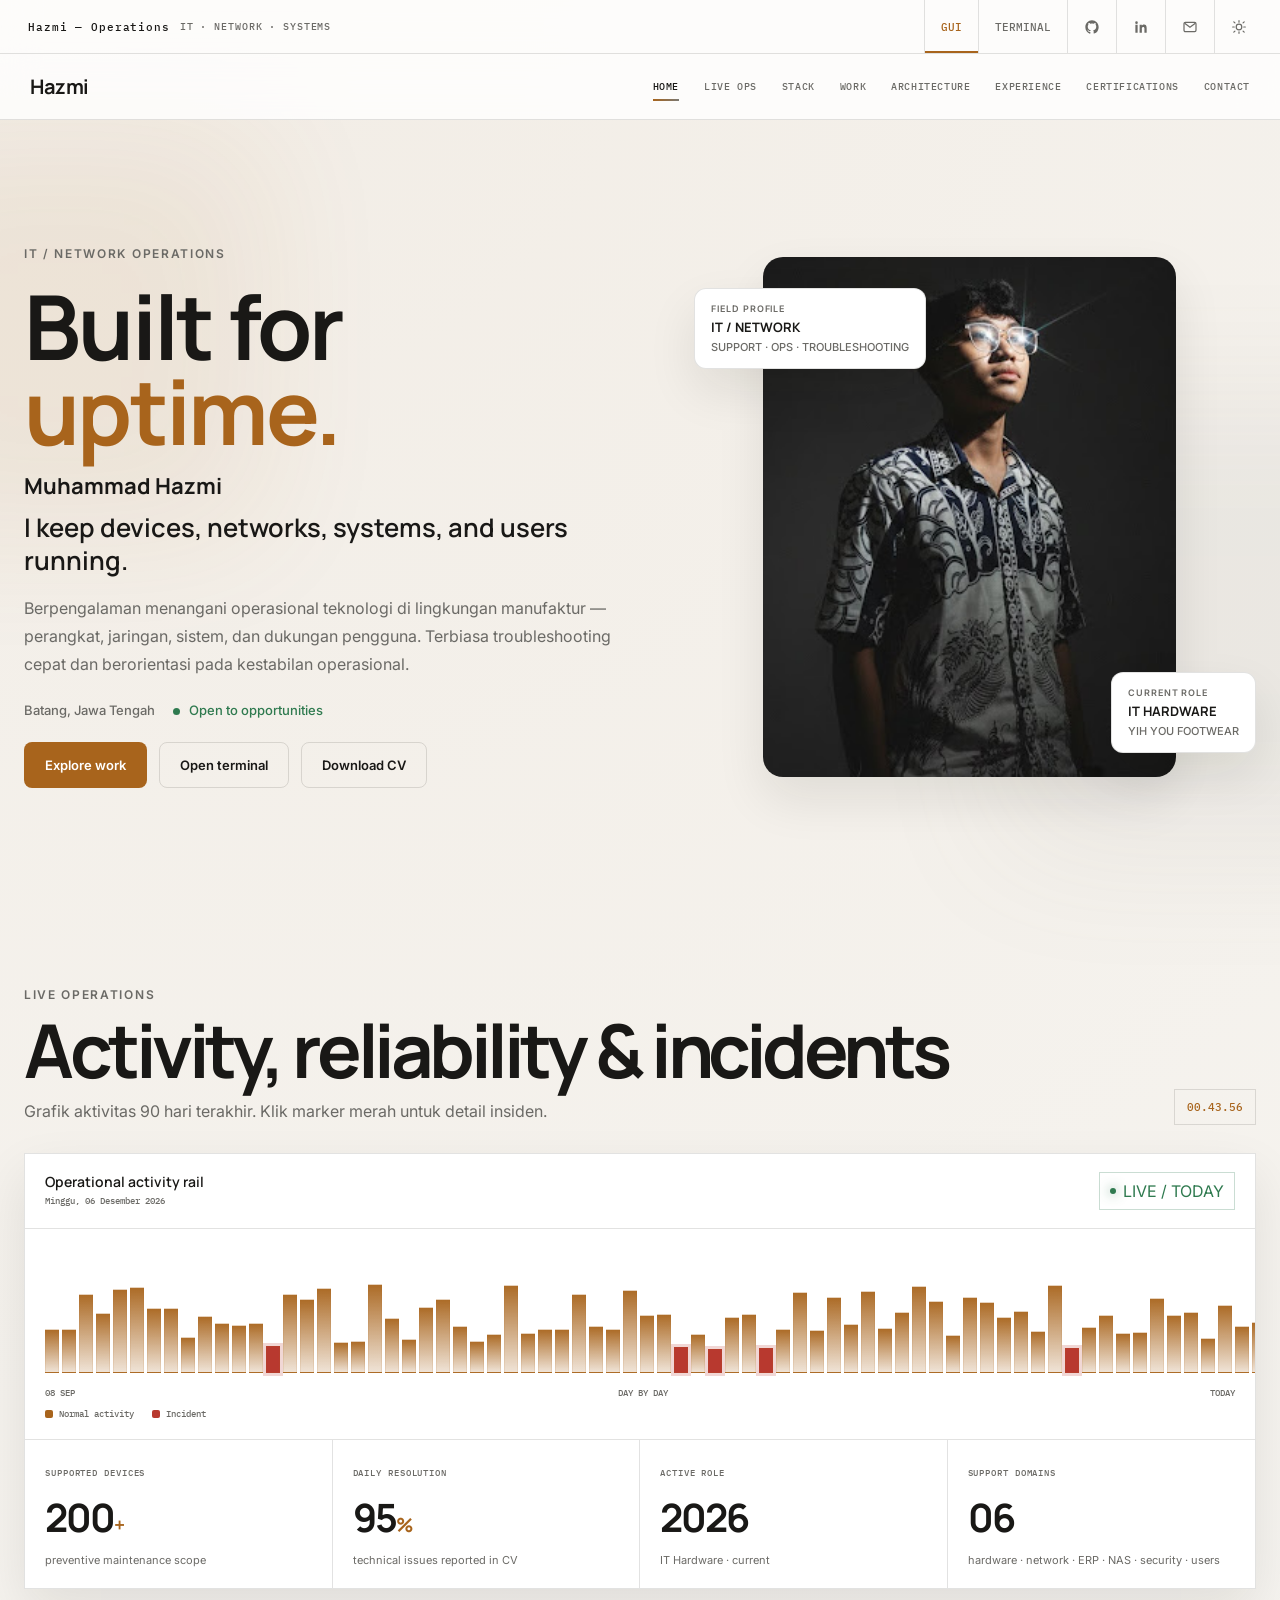
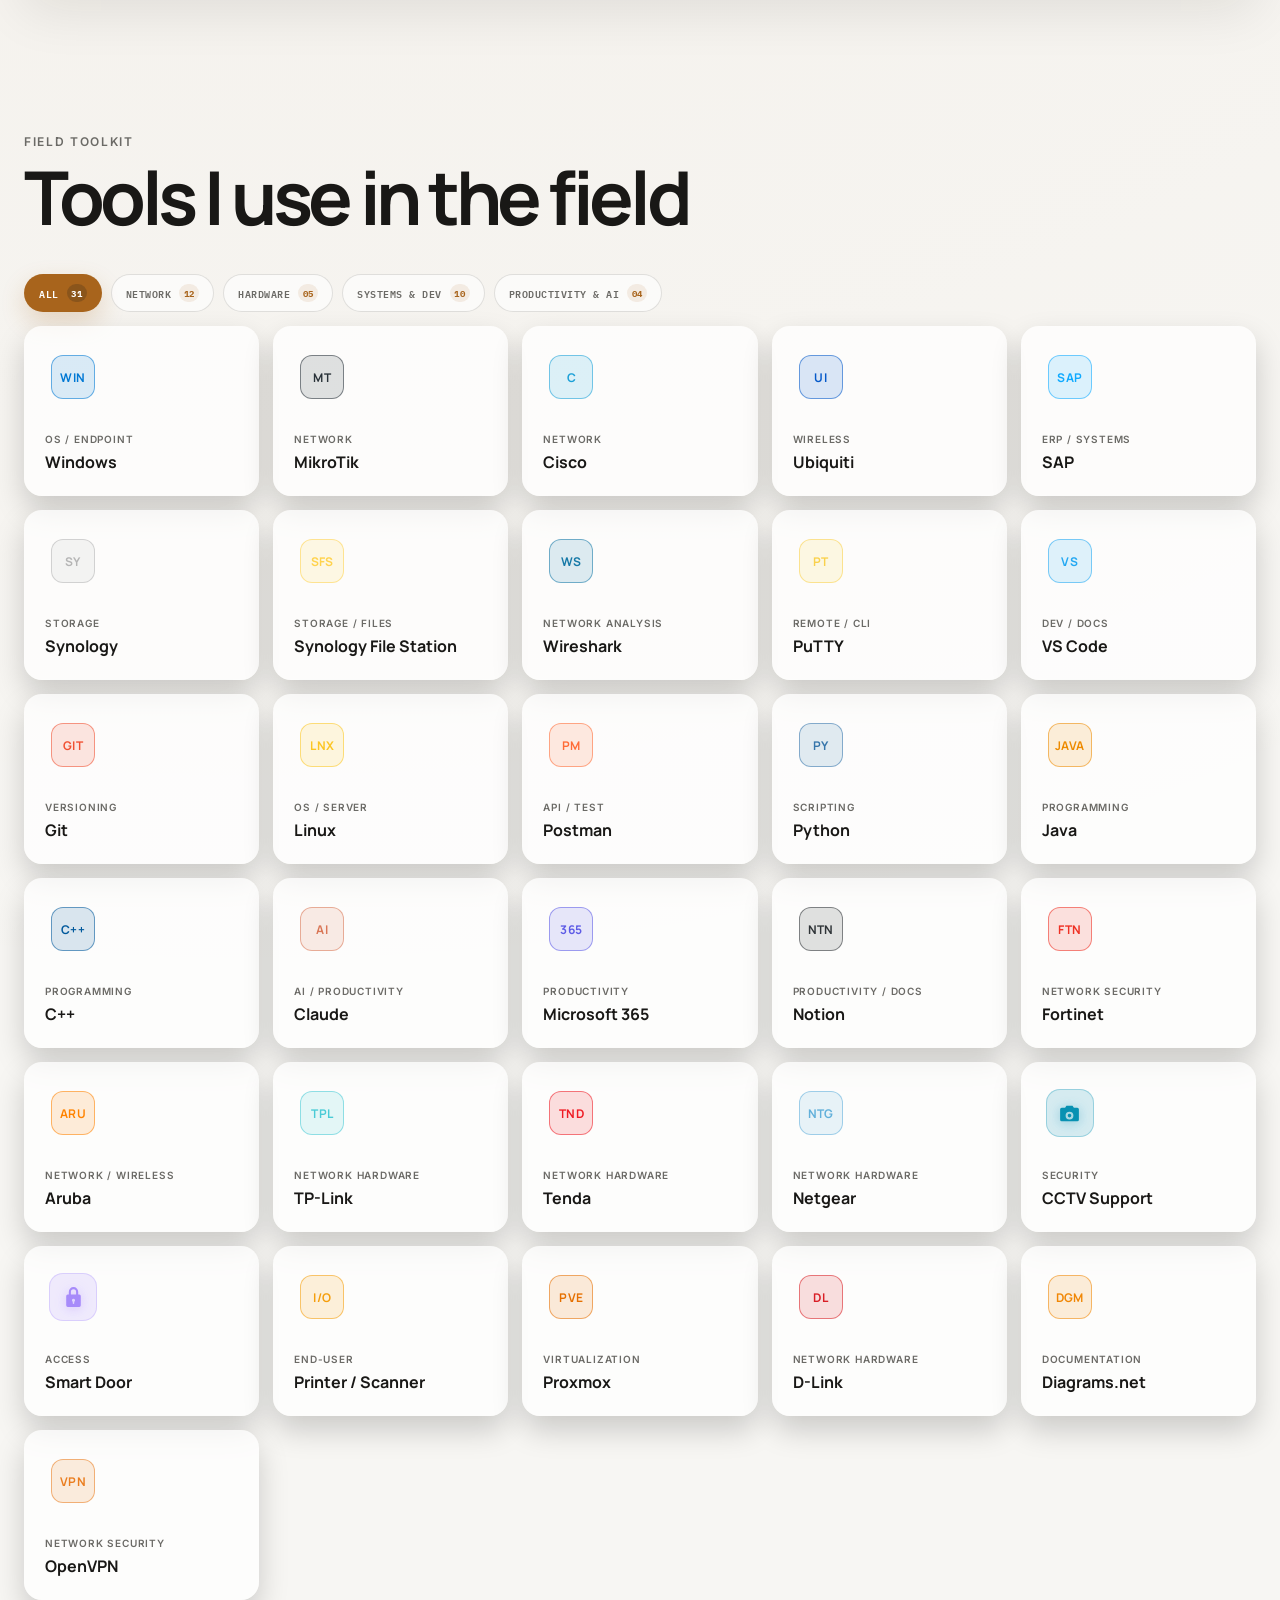
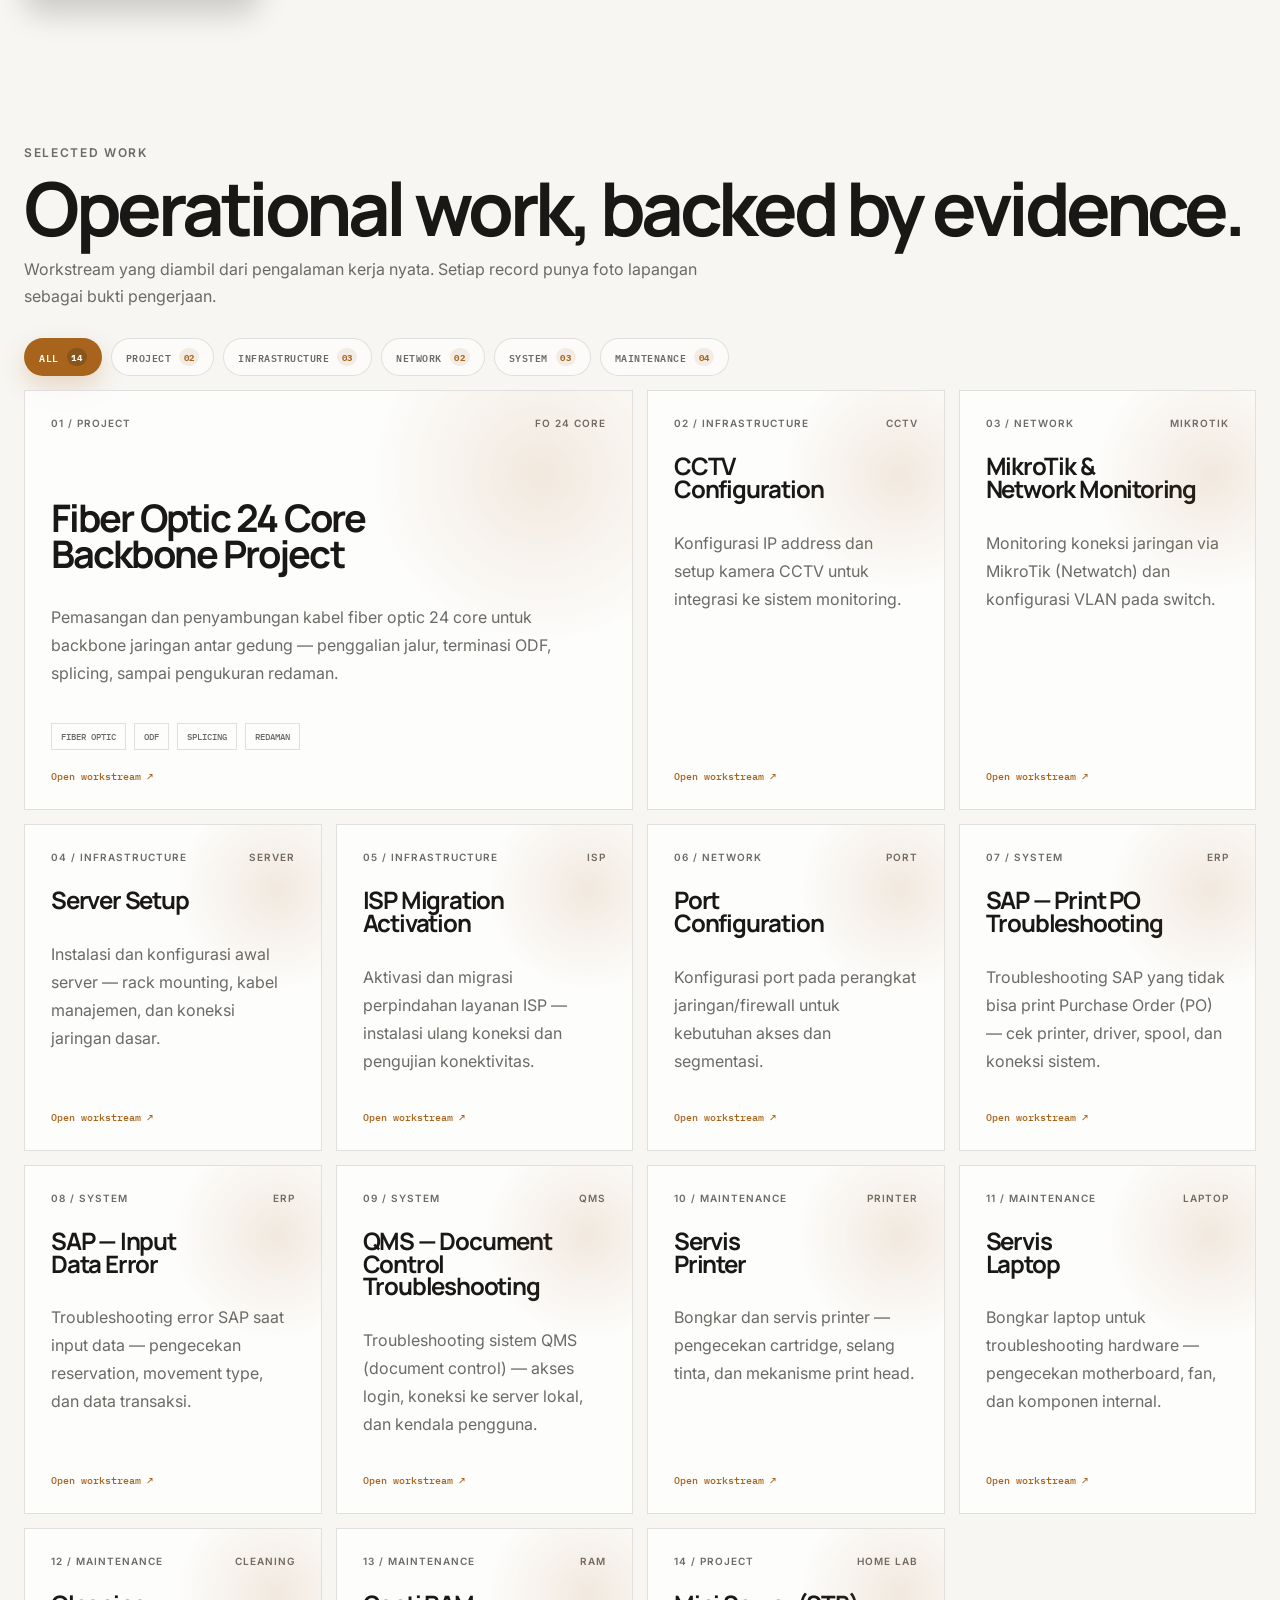
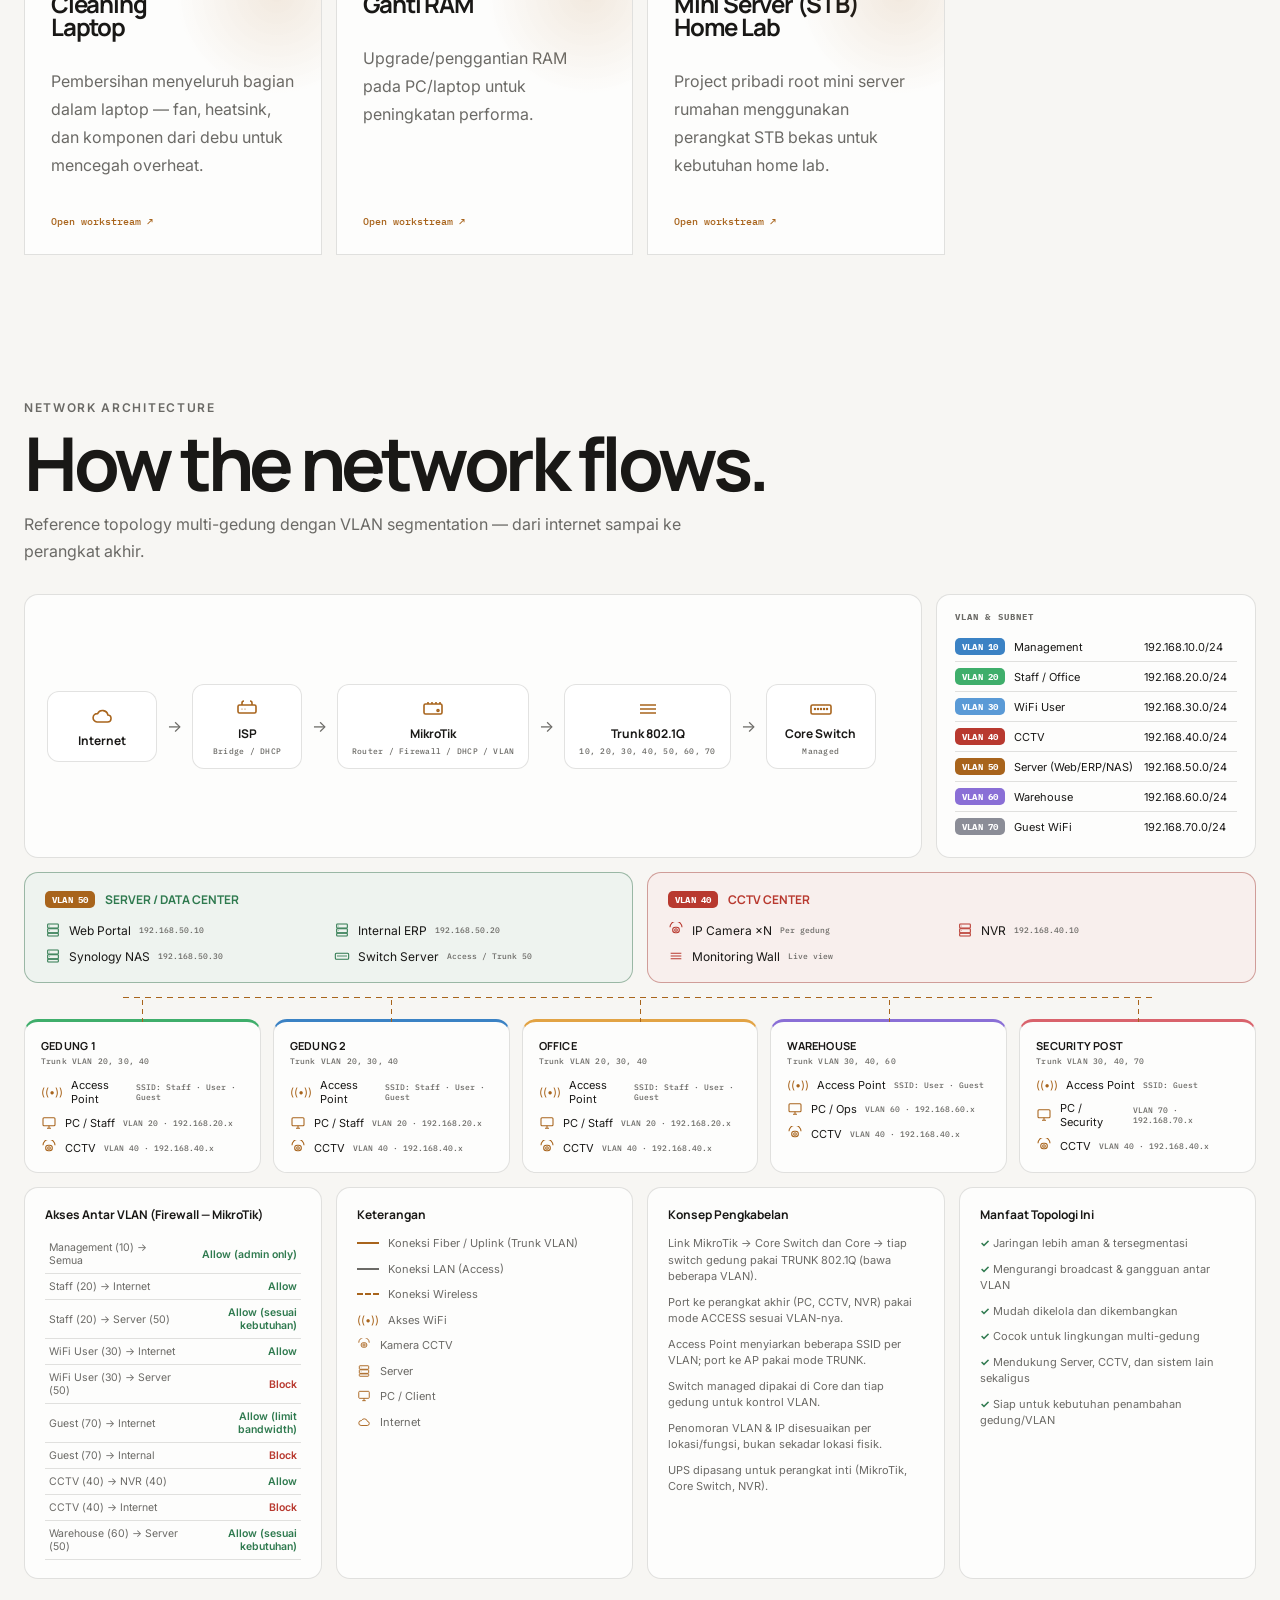
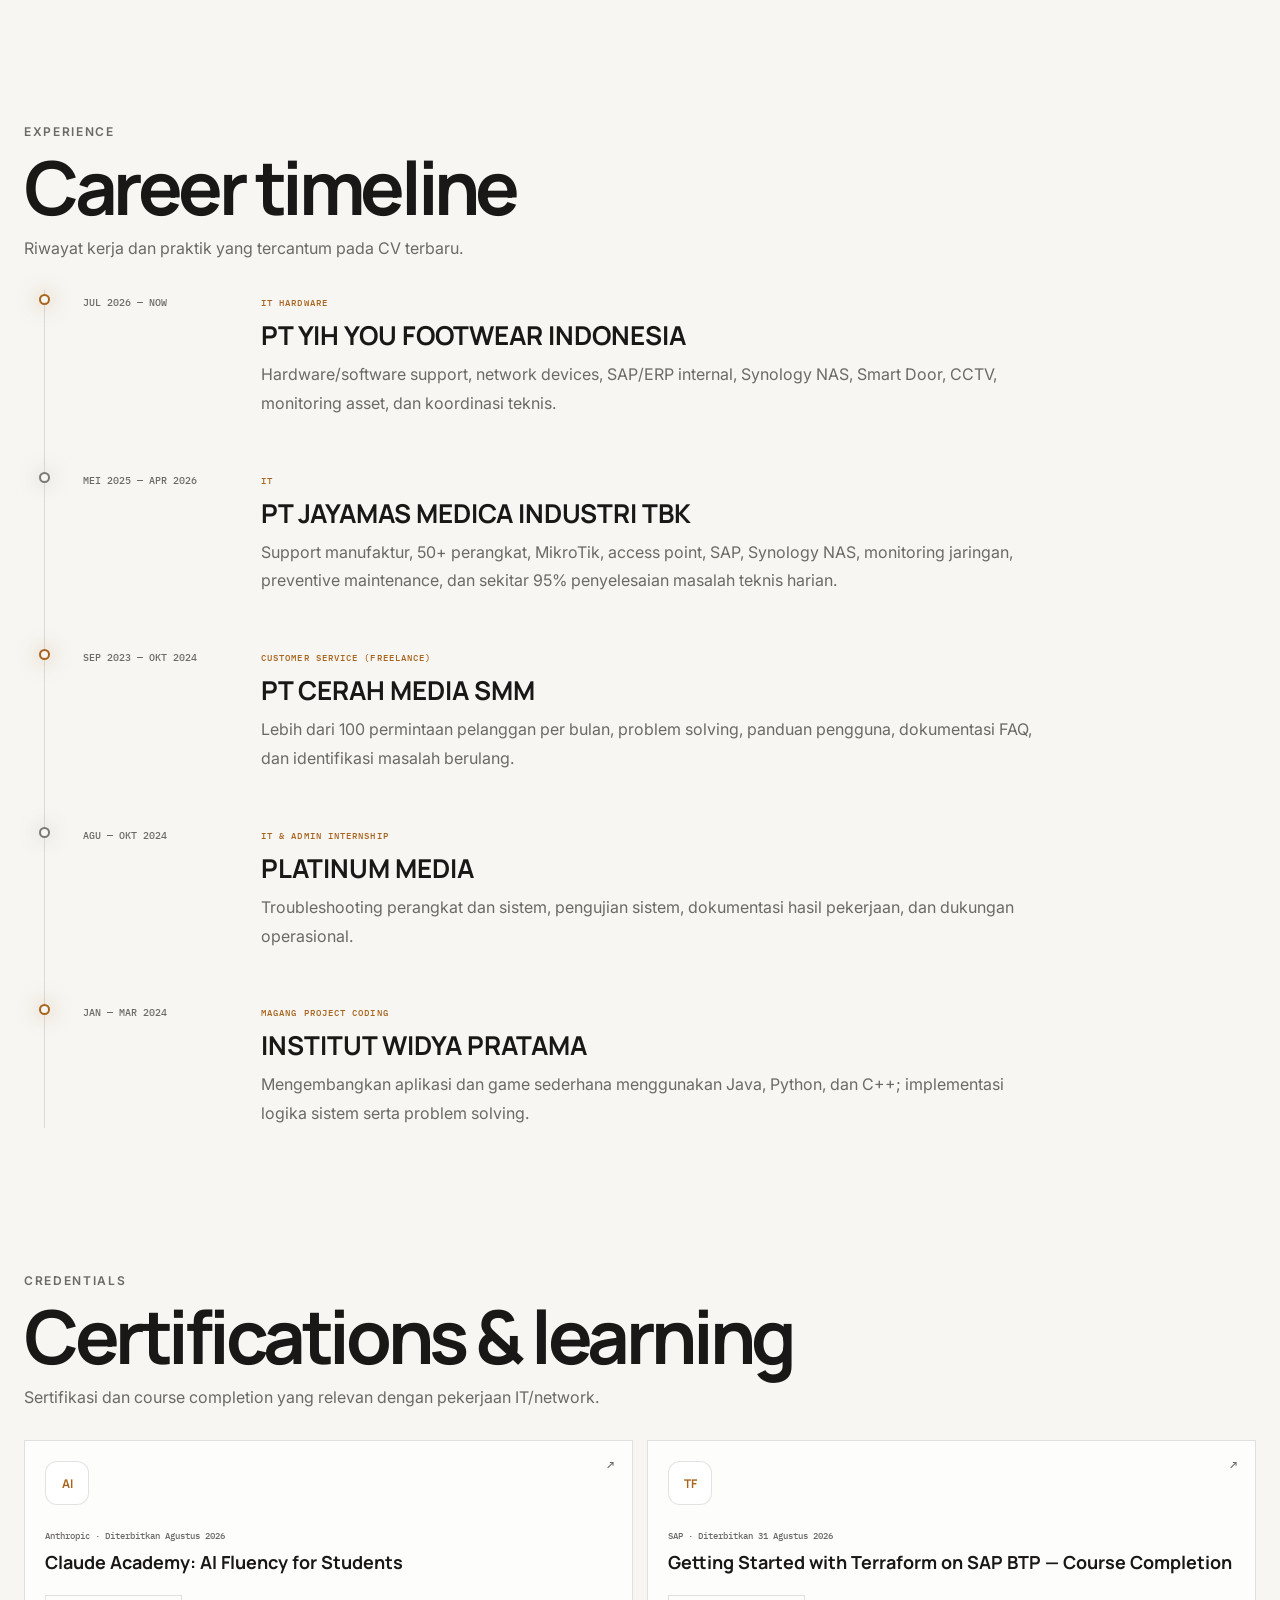
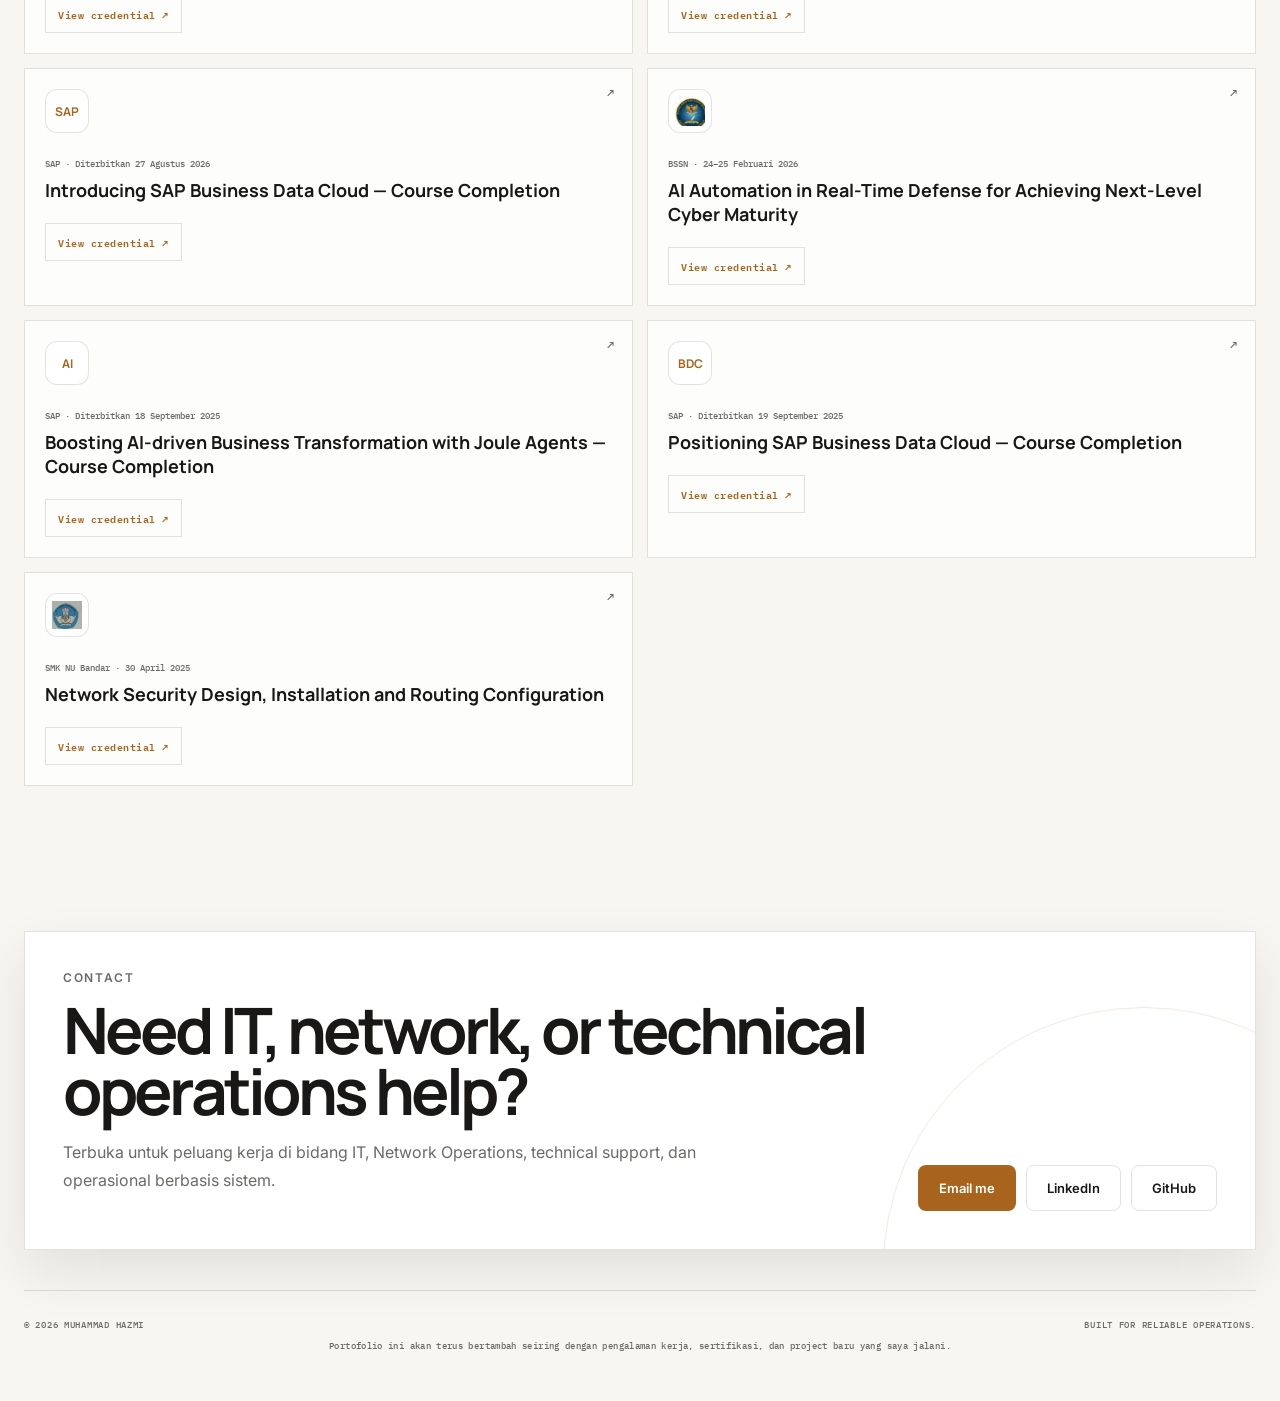
==== Portofolio-IT-main/index.html @ 1f335f81 "Kedua" ====
<!doctype html>
<html lang="id">
<head>
<meta charset="UTF-8">
<meta name="viewport" content="width=device-width, initial-scale=1.0">
<meta name="theme-color" content="#f7f6f3">
<meta name="description" content="Muhammad Hazmi — IT & Network Operations portfolio.">
<title>Muhammad Hazmi — IT & Network Operations</title>
<link rel="icon" type="image/svg+xml" href="favicon.svg">
<link rel="alternate icon" href="favicon.svg">
<link rel="apple-touch-icon" href="favicon.svg">
<link rel="preconnect" href="https://fonts.googleapis.com">
<link rel="preconnect" href="https://fonts.gstatic.com" crossorigin>
<link href="https://fonts.googleapis.com/css2?family=IBM+Plex+Mono:wght@400;500&family=Inter:wght@400;500;600;700;800&family=Manrope:wght@600;700;800&display=swap" rel="stylesheet">
<link rel="stylesheet" href="styles.css">
<script>try{var t=localStorage.getItem('hz-theme')||'light';document.documentElement.setAttribute('data-theme',t)}catch(e){}</script>
</head>
<body>
<div class="ambient ambient-a"></div><div class="ambient ambient-b"></div>
<div class="scroll-progress" id="scrollProgress"></div>
<div class="transition-layer" id="transitionLayer"><span>SWITCHING MODE</span></div>

<header class="topbar">
  <div class="brandline"><span>Hazmi — Operations</span><small>IT · NETWORK · SYSTEMS</small></div>
  <div class="top-actions">
    <button class="mode-switch active" data-mode="gui">GUI</button>
    <button class="mode-switch" data-mode="terminal">TERMINAL</button>
    <a href="https://github.com/Mhazmii" target="_blank" rel="noreferrer" aria-label="GitHub"><svg viewBox="0 0 24 24" width="16" height="16" fill="currentColor"><path d="M12 2C6.48 2 2 6.58 2 12.25c0 4.53 2.87 8.37 6.84 9.73.5.1.68-.22.68-.5v-1.94c-2.78.62-3.37-1.36-3.37-1.36-.46-1.19-1.11-1.51-1.11-1.51-.91-.64.07-.62.07-.62 1 .07 1.53 1.05 1.53 1.05.89 1.56 2.34 1.11 2.91.85.09-.66.35-1.11.63-1.37-2.22-.26-4.56-1.14-4.56-5.07 0-1.12.39-2.03 1.03-2.75-.1-.26-.45-1.31.1-2.72 0 0 .84-.28 2.75 1.05a9.3 9.3 0 0 1 5 0c1.91-1.33 2.75-1.05 2.75-1.05.55 1.41.2 2.46.1 2.72.64.72 1.03 1.63 1.03 2.75 0 3.94-2.34 4.8-4.57 5.06.36.32.68.95.68 1.92v2.85c0 .28.18.61.69.5A10.26 10.26 0 0 0 22 12.25C22 6.58 17.52 2 12 2Z"/></svg></a>
    <a href="https://www.linkedin.com/in/muhammadhazmii" target="_blank" rel="noreferrer" aria-label="LinkedIn"><svg viewBox="0 0 24 24" width="16" height="16" fill="currentColor"><path d="M6.94 8.5H3.56V20.5H6.94V8.5ZM5.25 3.5A1.96 1.96 0 1 0 5.28 7.42 1.96 1.96 0 0 0 5.25 3.5ZM20.5 20.5H17.13V14.31C17.13 12.83 16.6 11.82 15.28 11.82C14.28 11.82 13.68 12.5 13.42 13.15C13.32 13.39 13.3 13.72 13.3 14.06V20.5H9.92S9.97 9.45 9.92 8.5H13.3V9.98C13.75 9.29 14.55 8.3 16.58 8.3C19.1 8.3 20.5 9.96 20.5 13.5V20.5Z"/></svg></a>
    <a href="mailto:muhhazmi69@gmail.com" aria-label="Email"><svg viewBox="0 0 24 24" width="16" height="16" fill="none" stroke="currentColor" stroke-width="1.8"><rect x="3" y="5" width="18" height="14" rx="2"/><path d="m4 6.5 8 6 8-6"/></svg></a>
    <button class="theme-toggle" id="themeToggle" type="button" aria-label="Toggle light / dark mode">
      <svg class="icon-moon" viewBox="0 0 24 24" fill="none" stroke="currentColor" stroke-width="1.8" stroke-linecap="round" stroke-linejoin="round"><path d="M21 12.6A9 9 0 1 1 11.4 3a7 7 0 0 0 9.6 9.6Z"/></svg>
      <svg class="icon-sun" viewBox="0 0 24 24" fill="none" stroke="currentColor" stroke-width="1.8" stroke-linecap="round" stroke-linejoin="round"><circle cx="12" cy="12" r="4.2"/><path d="M12 2.5v2.4M12 19.1v2.4M4.2 4.2l1.7 1.7M18.1 18.1l1.7 1.7M2.5 12h2.4M19.1 12h2.4M4.2 19.8l1.7-1.7M18.1 5.9l1.7-1.7"/></svg>
    </button>
  </div>
</header>

<section class="gui-mode" id="guiMode">
  <nav class="nav">
    <a class="wordmark" href="#home">Hazmi</a>
    <div class="nav-links" id="navLinks">
      <a href="#home">Home</a><a href="#live">Live Ops</a><a href="#stack">Stack</a><a href="#work">Work</a><a href="#architecture">Architecture</a><a href="#experience">Experience</a><a href="#certifications">Certifications</a><a href="#contact">Contact</a>
    </div>
    <button class="nav-menu" id="navMenu">MENU</button>
  </nav>

  <main>
    <section class="hero section" id="home">
      <div class="hero-grid">
        <div class="hero-copy reveal">
          <div class="eyebrow">IT / NETWORK OPERATIONS</div>
          <h1>Built for<br><span>uptime.</span></h1>
          <p class="hero-title">Muhammad Hazmi</p>
          <p class="hero-lead">I keep devices, networks, systems, and users running.</p>
          <p class="hero-sub">Berpengalaman menangani operasional teknologi di lingkungan manufaktur — perangkat, jaringan, sistem, dan dukungan pengguna. Terbiasa troubleshooting cepat dan berorientasi pada kestabilan operasional.</p>
          <div class="hero-meta"><span>Batang, Jawa Tengah</span><span class="status"><i></i> Open to opportunities</span></div>
          <div class="hero-actions"><a class="btn primary" href="#work">Explore work</a><button class="btn ghost" data-mode="terminal">Open terminal</button><a class="btn line" href="CV_MuhammadHazmi.pdf" download>Download CV</a></div>
        </div>
        <div class="hero-visual reveal delay-2" id="heroVisual">
          <div class="hero-photo-frame">
            <img src="profile-photo.png" alt="Muhammad Hazmi">
          </div>
          <div class="hero-card card-a"><small>FIELD PROFILE</small><strong>IT / NETWORK</strong><span>SUPPORT · OPS · TROUBLESHOOTING</span></div>
          <div class="hero-card card-b"><small>CURRENT ROLE</small><strong>IT HARDWARE</strong><span>YIH YOU FOOTWEAR</span></div>
        </div>
      </div>
    </section>

    <section class="section" id="live">
  <div class="section-head reveal"><div><div class="eyebrow">LIVE OPERATIONS</div><h2>Activity, reliability &amp; incidents</h2><p>Grafik aktivitas 90 hari terakhir. Klik marker merah untuk detail insiden.</p></div><div class="live-clock" id="liveClock">--:--:--</div></div>
  <div class="live-shell reveal delay-1">
    <div class="live-top"><div><strong>Operational activity rail</strong><span id="liveDateLabel">--</span></div><div class="live-badge"><i></i> LIVE / TODAY</div></div>
    <div class="activity-wrap"><div class="activity-grid" id="activityGrid"></div></div>
    <div class="activity-axis"><span id="axisStart">90 DAYS AGO</span><span>DAY BY DAY</span><span>TODAY</span></div>
    <div class="activity-legend"><span><i class="dot-normal"></i>Normal activity</span><span><i class="dot-incident"></i>Incident</span></div>
    <div class="metric-row">
      <div class="metric"><small>SUPPORTED DEVICES</small><strong data-count="200">0<span>+</span></strong><span>preventive maintenance scope</span></div>
      <div class="metric"><small>DAILY RESOLUTION</small><strong data-count="95">0<span>%</span></strong><span>technical issues reported in CV</span></div>
      <div class="metric"><small>ACTIVE ROLE</small><strong>2026</strong><span>IT Hardware · current</span></div>
      <div class="metric"><small>SUPPORT DOMAINS</small><strong>06</strong><span>hardware · network · ERP · NAS · security · users</span></div>
    </div>
  </div>
</section>

    <section class="section" id="stack">
  <div class="section-head reveal"><div><div class="eyebrow">FIELD TOOLKIT</div><h2>Tools I use in the field</h2></div></div>
  <div class="tool-filters reveal" id="toolFilters"></div>
  <div class="tool-wall reveal delay-1" id="toolWall"></div>
  <div class="tool-popover" id="toolPopover"></div>
</section>

    <section class="section" id="work">
  <div class="section-head reveal"><div><div class="eyebrow">SELECTED WORK</div><h2>Operational work, backed by evidence.</h2><p>Workstream yang diambil dari pengalaman kerja nyata. Setiap record punya foto lapangan sebagai bukti pengerjaan.</p></div></div>
  <div class="work-filters reveal" id="workFilters"></div>
  <div class="work-grid reveal delay-1" id="workGrid">
    <article class="work-card large" data-cat="project"><div class="work-meta"><span>01 / PROJECT</span><span>FO 24 CORE</span></div><h3>Fiber Optic 24 Core<br>Backbone Project</h3><p>Pemasangan dan penyambungan kabel fiber optic 24 core untuk backbone jaringan antar gedung — penggalian jalur, terminasi ODF, splicing, sampai pengukuran redaman.</p><div class="work-rail"><span>FIBER OPTIC</span><span>ODF</span><span>SPLICING</span><span>REDAMAN</span></div><button class="work-action" data-detail="fo">Open workstream ↗</button></article>
    <article class="work-card task-card" data-cat="infrastructure"><div class="work-meta"><span>02 / INFRASTRUCTURE</span><span>CCTV</span></div><h3>CCTV<br>Configuration</h3><p>Konfigurasi IP address dan setup kamera CCTV untuk integrasi ke sistem monitoring.</p><button class="work-action" data-detail="cctv">Open workstream ↗</button></article>
    <article class="work-card task-card" data-cat="network"><div class="work-meta"><span>03 / NETWORK</span><span>MIKROTIK</span></div><h3>MikroTik &amp;<br>Network Monitoring</h3><p>Monitoring koneksi jaringan via MikroTik (Netwatch) dan konfigurasi VLAN pada switch.</p><button class="work-action" data-detail="network">Open workstream ↗</button></article>
    <article class="work-card task-card" data-cat="infrastructure"><div class="work-meta"><span>04 / INFRASTRUCTURE</span><span>SERVER</span></div><h3>Server Setup</h3><p>Instalasi dan konfigurasi awal server — rack mounting, kabel manajemen, dan koneksi jaringan dasar.</p><button class="work-action" data-detail="server">Open workstream ↗</button></article>
    <article class="work-card task-card" data-cat="infrastructure"><div class="work-meta"><span>05 / INFRASTRUCTURE</span><span>ISP</span></div><h3>ISP Migration<br>Activation</h3><p>Aktivasi dan migrasi perpindahan layanan ISP — instalasi ulang koneksi dan pengujian konektivitas.</p><button class="work-action" data-detail="isp">Open workstream ↗</button></article>
    <article class="work-card task-card" data-cat="network"><div class="work-meta"><span>06 / NETWORK</span><span>PORT</span></div><h3>Port<br>Configuration</h3><p>Konfigurasi port pada perangkat jaringan/firewall untuk kebutuhan akses dan segmentasi.</p><button class="work-action" data-detail="port">Open workstream ↗</button></article>
    <article class="work-card task-card" data-cat="system"><div class="work-meta"><span>07 / SYSTEM</span><span>ERP</span></div><h3>SAP — Print PO<br>Troubleshooting</h3><p>Troubleshooting SAP yang tidak bisa print Purchase Order (PO) — cek printer, driver, spool, dan koneksi sistem.</p><button class="work-action" data-detail="sappo">Open workstream ↗</button></article>
    <article class="work-card task-card" data-cat="system"><div class="work-meta"><span>08 / SYSTEM</span><span>ERP</span></div><h3>SAP — Input<br>Data Error</h3><p>Troubleshooting error SAP saat input data — pengecekan reservation, movement type, dan data transaksi.</p><button class="work-action" data-detail="sapdata">Open workstream ↗</button></article>
    <article class="work-card task-card" data-cat="system"><div class="work-meta"><span>09 / SYSTEM</span><span>QMS</span></div><h3>QMS — Document<br>Control Troubleshooting</h3><p>Troubleshooting sistem QMS (document control) — akses login, koneksi ke server lokal, dan kendala pengguna.</p><button class="work-action" data-detail="qms">Open workstream ↗</button></article>
    <article class="work-card task-card" data-cat="maintenance"><div class="work-meta"><span>10 / MAINTENANCE</span><span>PRINTER</span></div><h3>Servis<br>Printer</h3><p>Bongkar dan servis printer — pengecekan cartridge, selang tinta, dan mekanisme print head.</p><button class="work-action" data-detail="printer">Open workstream ↗</button></article>
    <article class="work-card task-card" data-cat="maintenance"><div class="work-meta"><span>11 / MAINTENANCE</span><span>LAPTOP</span></div><h3>Servis<br>Laptop</h3><p>Bongkar laptop untuk troubleshooting hardware — pengecekan motherboard, fan, dan komponen internal.</p><button class="work-action" data-detail="laptop">Open workstream ↗</button></article>
    <article class="work-card task-card" data-cat="maintenance"><div class="work-meta"><span>12 / MAINTENANCE</span><span>CLEANING</span></div><h3>Cleaning<br>Laptop</h3><p>Pembersihan menyeluruh bagian dalam laptop — fan, heatsink, dan komponen dari debu untuk mencegah overheat.</p><button class="work-action" data-detail="cleaning">Open workstream ↗</button></article>
    <article class="work-card task-card" data-cat="maintenance"><div class="work-meta"><span>13 / MAINTENANCE</span><span>RAM</span></div><h3>Ganti RAM</h3><p>Upgrade/penggantian RAM pada PC/laptop untuk peningkatan performa.</p><button class="work-action" data-detail="ram">Open workstream ↗</button></article>
    <article class="work-card task-card" data-cat="project"><div class="work-meta"><span>14 / PROJECT</span><span>HOME LAB</span></div><h3>Mini Server (STB)<br>Home Lab</h3><p>Project pribadi root mini server rumahan menggunakan perangkat STB bekas untuk kebutuhan home lab.</p><button class="work-action" data-detail="stb">Open workstream ↗</button></article>
  </div>
</section>

    <section class="section" id="architecture">
      <div class="section-head reveal">
        <div>
          <div class="eyebrow">NETWORK ARCHITECTURE</div>
          <h2>How the network flows.</h2>
          <p>Reference topology multi-gedung dengan VLAN segmentation — dari internet sampai ke perangkat akhir.</p>
        </div>
        
      </div>

      <div class="netmap reveal delay-1">

        <div class="netmap-top">
          <div class="netmap-flow">
            <div class="netmap-node"><span class="netmap-icon"><svg viewBox="0 0 24 24" fill="none" stroke="currentColor" stroke-width="1.6"><path d="M7 18h10.5a3.5 3.5 0 0 0 .4-6.98A5.5 5.5 0 0 0 7.6 9.6 3.8 3.8 0 0 0 7 18Z"/></svg></span><strong>Internet</strong></div>
            <div class="netmap-arrow">→</div>
            <div class="netmap-node"><span class="netmap-icon"><svg viewBox="0 0 24 24" fill="none" stroke="currentColor" stroke-width="1.6"><rect x="3" y="8" width="18" height="8" rx="1.5"/><path d="M7 8V6a2 2 0 0 1 2-2M17 8V6a2 2 0 0 0-2-2"/><circle cx="7" cy="12" r=".6" fill="currentColor" stroke="none"/><circle cx="10" cy="12" r=".6" fill="currentColor" stroke="none"/></svg></span><strong>ISP</strong><small>Bridge / DHCP</small></div>
            <div class="netmap-arrow">→</div>
            <div class="netmap-node"><span class="netmap-icon"><svg viewBox="0 0 24 24" fill="none" stroke="currentColor" stroke-width="1.6"><rect x="3" y="7" width="18" height="10" rx="1.5"/><path d="M7 7V5M11 7V5M15 7V5M19 7V5"/><circle cx="17" cy="13.5" r="1"/></svg></span><strong>MikroTik</strong><small>Router / Firewall / DHCP / VLAN</small></div>
            <div class="netmap-arrow">→</div>
            <div class="netmap-node"><span class="netmap-icon"><svg viewBox="0 0 24 24" fill="none" stroke="currentColor" stroke-width="1.6"><path d="M4 8h16M4 12h16M4 16h16"/></svg></span><strong>Trunk 802.1Q</strong><small>10, 20, 30, 40, 50, 60, 70</small></div>
            <div class="netmap-arrow">→</div>
            <div class="netmap-node"><span class="netmap-icon"><svg viewBox="0 0 24 24" fill="none" stroke="currentColor" stroke-width="1.6"><rect x="2" y="8" width="20" height="9" rx="1.5"/><path d="M6 12h.01M9 12h.01M12 12h.01M15 12h.01M18 12h.01" stroke-width="2.4" stroke-linecap="round"/></svg></span><strong>Core Switch</strong><small>Managed</small></div>
          </div>
          <div class="netmap-vlan">
            <div class="netmap-vlan-head">VLAN &amp; SUBNET</div>
            <table>
              <tr><td><span class="vtag v10">VLAN 10</span></td><td>Management</td><td>192.168.10.0/24</td></tr>
              <tr><td><span class="vtag v20">VLAN 20</span></td><td>Staff / Office</td><td>192.168.20.0/24</td></tr>
              <tr><td><span class="vtag v30">VLAN 30</span></td><td>WiFi User</td><td>192.168.30.0/24</td></tr>
              <tr><td><span class="vtag v40">VLAN 40</span></td><td>CCTV</td><td>192.168.40.0/24</td></tr>
              <tr><td><span class="vtag v50">VLAN 50</span></td><td>Server (Web/ERP/NAS)</td><td>192.168.50.0/24</td></tr>
              <tr><td><span class="vtag v60">VLAN 60</span></td><td>Warehouse</td><td>192.168.60.0/24</td></tr>
              <tr><td><span class="vtag v70">VLAN 70</span></td><td>Guest WiFi</td><td>192.168.70.0/24</td></tr>
            </table>
          </div>
        </div>

        <div class="netmap-features">
          <div class="netmap-feature feature-server">
            <div class="netmap-feature-head"><span class="vtag v50">VLAN 50</span> SERVER / DATA CENTER</div>
            <div class="netmap-feature-items">
              <div><span class="netmap-icon"><svg viewBox="0 0 24 24" fill="none" stroke="currentColor" stroke-width="1.6"><rect x="4" y="3" width="16" height="6" rx="1"/><rect x="4" y="10" width="16" height="6" rx="1"/><rect x="4" y="17" width="16" height="4" rx="1"/><circle cx="7" cy="6" r=".6" fill="currentColor" stroke="none"/><circle cx="7" cy="13" r=".6" fill="currentColor" stroke="none"/></svg></span>Web Portal<small>192.168.50.10</small></div>
              <div><span class="netmap-icon"><svg viewBox="0 0 24 24" fill="none" stroke="currentColor" stroke-width="1.6"><rect x="4" y="3" width="16" height="6" rx="1"/><rect x="4" y="10" width="16" height="6" rx="1"/><rect x="4" y="17" width="16" height="4" rx="1"/><circle cx="7" cy="6" r=".6" fill="currentColor" stroke="none"/><circle cx="7" cy="13" r=".6" fill="currentColor" stroke="none"/></svg></span>Internal ERP<small>192.168.50.20</small></div>
              <div><span class="netmap-icon"><svg viewBox="0 0 24 24" fill="none" stroke="currentColor" stroke-width="1.6"><rect x="4" y="3" width="16" height="6" rx="1"/><rect x="4" y="10" width="16" height="6" rx="1"/><rect x="4" y="17" width="16" height="4" rx="1"/><circle cx="7" cy="6" r=".6" fill="currentColor" stroke="none"/><circle cx="7" cy="13" r=".6" fill="currentColor" stroke="none"/></svg></span>Synology NAS<small>192.168.50.30</small></div>
              <div><span class="netmap-icon"><svg viewBox="0 0 24 24" fill="none" stroke="currentColor" stroke-width="1.6"><rect x="2" y="8" width="20" height="9" rx="1.5"/><path d="M6 12h.01M9 12h.01M12 12h.01M15 12h.01M18 12h.01" stroke-width="2.4" stroke-linecap="round"/></svg></span>Switch Server<small>Access / Trunk 50</small></div>
            </div>
          </div>
          <div class="netmap-feature feature-cctv">
            <div class="netmap-feature-head"><span class="vtag v40">VLAN 40</span> CCTV CENTER</div>
            <div class="netmap-feature-items">
              <div><span class="netmap-icon"><svg viewBox="0 0 24 24" fill="none" stroke="currentColor" stroke-width="1.6"><path d="M3 8a9 9 0 0 1 18 0"/><rect x="7" y="8" width="10" height="8" rx="4"/><circle cx="12" cy="12" r="2"/></svg></span>IP Camera ×N<small>Per gedung</small></div>
              <div><span class="netmap-icon"><svg viewBox="0 0 24 24" fill="none" stroke="currentColor" stroke-width="1.6"><rect x="4" y="3" width="16" height="6" rx="1"/><rect x="4" y="10" width="16" height="6" rx="1"/><rect x="4" y="17" width="16" height="4" rx="1"/><circle cx="7" cy="6" r=".6" fill="currentColor" stroke="none"/><circle cx="7" cy="13" r=".6" fill="currentColor" stroke="none"/></svg></span>NVR<small>192.168.40.10</small></div>
              <div><span class="netmap-icon"><svg viewBox="0 0 24 24" fill="none" stroke="currentColor" stroke-width="1.6"><path d="M4 8h16M4 12h16M4 16h16"/></svg></span>Monitoring Wall<small>Live view</small></div>
            </div>
          </div>
        </div>

        <div class="netmap-buildings">
          <div class="netmap-building">
            <div class="netmap-building-head">GEDUNG 1<small>Trunk VLAN 20, 30, 40</small></div>
            <div class="netmap-building-items">
              <div><span class="netmap-icon">((•))</span>Access Point<small>SSID: Staff · User · Guest</small></div>
              <div><span class="netmap-icon"><svg viewBox="0 0 24 24" fill="none" stroke="currentColor" stroke-width="1.6"><rect x="3" y="4" width="18" height="12" rx="1.5"/><path d="M9 20h6M12 16v4"/></svg></span>PC / Staff<small>VLAN 20 · 192.168.20.x</small></div>
              <div><span class="netmap-icon"><svg viewBox="0 0 24 24" fill="none" stroke="currentColor" stroke-width="1.6"><path d="M3 8a9 9 0 0 1 18 0"/><rect x="7" y="8" width="10" height="8" rx="4"/><circle cx="12" cy="12" r="2"/></svg></span>CCTV<small>VLAN 40 · 192.168.40.x</small></div>
            </div>
          </div>
          <div class="netmap-building">
            <div class="netmap-building-head">GEDUNG 2<small>Trunk VLAN 20, 30, 40</small></div>
            <div class="netmap-building-items">
              <div><span class="netmap-icon">((•))</span>Access Point<small>SSID: Staff · User · Guest</small></div>
              <div><span class="netmap-icon"><svg viewBox="0 0 24 24" fill="none" stroke="currentColor" stroke-width="1.6"><rect x="3" y="4" width="18" height="12" rx="1.5"/><path d="M9 20h6M12 16v4"/></svg></span>PC / Staff<small>VLAN 20 · 192.168.20.x</small></div>
              <div><span class="netmap-icon"><svg viewBox="0 0 24 24" fill="none" stroke="currentColor" stroke-width="1.6"><path d="M3 8a9 9 0 0 1 18 0"/><rect x="7" y="8" width="10" height="8" rx="4"/><circle cx="12" cy="12" r="2"/></svg></span>CCTV<small>VLAN 40 · 192.168.40.x</small></div>
            </div>
          </div>
          <div class="netmap-building">
            <div class="netmap-building-head">OFFICE<small>Trunk VLAN 20, 30, 40</small></div>
            <div class="netmap-building-items">
              <div><span class="netmap-icon">((•))</span>Access Point<small>SSID: Staff · User · Guest</small></div>
              <div><span class="netmap-icon"><svg viewBox="0 0 24 24" fill="none" stroke="currentColor" stroke-width="1.6"><rect x="3" y="4" width="18" height="12" rx="1.5"/><path d="M9 20h6M12 16v4"/></svg></span>PC / Staff<small>VLAN 20 · 192.168.20.x</small></div>
              <div><span class="netmap-icon"><svg viewBox="0 0 24 24" fill="none" stroke="currentColor" stroke-width="1.6"><path d="M3 8a9 9 0 0 1 18 0"/><rect x="7" y="8" width="10" height="8" rx="4"/><circle cx="12" cy="12" r="2"/></svg></span>CCTV<small>VLAN 40 · 192.168.40.x</small></div>
            </div>
          </div>
          <div class="netmap-building">
            <div class="netmap-building-head">WAREHOUSE<small>Trunk VLAN 30, 40, 60</small></div>
            <div class="netmap-building-items">
              <div><span class="netmap-icon">((•))</span>Access Point<small>SSID: User · Guest</small></div>
              <div><span class="netmap-icon"><svg viewBox="0 0 24 24" fill="none" stroke="currentColor" stroke-width="1.6"><rect x="3" y="4" width="18" height="12" rx="1.5"/><path d="M9 20h6M12 16v4"/></svg></span>PC / Ops<small>VLAN 60 · 192.168.60.x</small></div>
              <div><span class="netmap-icon"><svg viewBox="0 0 24 24" fill="none" stroke="currentColor" stroke-width="1.6"><path d="M3 8a9 9 0 0 1 18 0"/><rect x="7" y="8" width="10" height="8" rx="4"/><circle cx="12" cy="12" r="2"/></svg></span>CCTV<small>VLAN 40 · 192.168.40.x</small></div>
            </div>
          </div>
          <div class="netmap-building">
            <div class="netmap-building-head">SECURITY POST<small>Trunk VLAN 30, 40, 70</small></div>
            <div class="netmap-building-items">
              <div><span class="netmap-icon">((•))</span>Access Point<small>SSID: Guest</small></div>
              <div><span class="netmap-icon"><svg viewBox="0 0 24 24" fill="none" stroke="currentColor" stroke-width="1.6"><rect x="3" y="4" width="18" height="12" rx="1.5"/><path d="M9 20h6M12 16v4"/></svg></span>PC / Security<small>VLAN 70 · 192.168.70.x</small></div>
              <div><span class="netmap-icon"><svg viewBox="0 0 24 24" fill="none" stroke="currentColor" stroke-width="1.6"><path d="M3 8a9 9 0 0 1 18 0"/><rect x="7" y="8" width="10" height="8" rx="4"/><circle cx="12" cy="12" r="2"/></svg></span>CCTV<small>VLAN 40 · 192.168.40.x</small></div>
            </div>
          </div>
        </div>

        <div class="netmap-info">
          <div class="netmap-info-block">
            <h4>Akses Antar VLAN (Firewall — MikroTik)</h4>
            <table>
              <tr><td>Management (10) → Semua</td><td class="allow">Allow (admin only)</td></tr>
              <tr><td>Staff (20) → Internet</td><td class="allow">Allow</td></tr>
              <tr><td>Staff (20) → Server (50)</td><td class="allow">Allow (sesuai kebutuhan)</td></tr>
              <tr><td>WiFi User (30) → Internet</td><td class="allow">Allow</td></tr>
              <tr><td>WiFi User (30) → Server (50)</td><td class="block">Block</td></tr>
              <tr><td>Guest (70) → Internet</td><td class="allow">Allow (limit bandwidth)</td></tr>
              <tr><td>Guest (70) → Internal</td><td class="block">Block</td></tr>
              <tr><td>CCTV (40) → NVR (40)</td><td class="allow">Allow</td></tr>
              <tr><td>CCTV (40) → Internet</td><td class="block">Block</td></tr>
              <tr><td>Warehouse (60) → Server (50)</td><td class="allow">Allow (sesuai kebutuhan)</td></tr>
            </table>
          </div>
          <div class="netmap-info-block">
            <h4>Keterangan</h4>
            <ul class="netmap-legend">
              <li><span class="legend-line trunk"></span>Koneksi Fiber / Uplink (Trunk VLAN)</li>
              <li><span class="legend-line access"></span>Koneksi LAN (Access)</li>
              <li><span class="legend-line wireless"></span>Koneksi Wireless</li>
              <li><span class="netmap-icon">((•))</span>Akses WiFi</li>
              <li><span class="netmap-icon"><svg viewBox="0 0 24 24" fill="none" stroke="currentColor" stroke-width="1.6"><path d="M3 8a9 9 0 0 1 18 0"/><rect x="7" y="8" width="10" height="8" rx="4"/><circle cx="12" cy="12" r="2"/></svg></span>Kamera CCTV</li>
              <li><span class="netmap-icon"><svg viewBox="0 0 24 24" fill="none" stroke="currentColor" stroke-width="1.6"><rect x="4" y="3" width="16" height="6" rx="1"/><rect x="4" y="10" width="16" height="6" rx="1"/><rect x="4" y="17" width="16" height="4" rx="1"/><circle cx="7" cy="6" r=".6" fill="currentColor" stroke="none"/><circle cx="7" cy="13" r=".6" fill="currentColor" stroke="none"/></svg></span>Server</li>
              <li><span class="netmap-icon"><svg viewBox="0 0 24 24" fill="none" stroke="currentColor" stroke-width="1.6"><rect x="3" y="4" width="18" height="12" rx="1.5"/><path d="M9 20h6M12 16v4"/></svg></span>PC / Client</li>
              <li><span class="netmap-icon"><svg viewBox="0 0 24 24" fill="none" stroke="currentColor" stroke-width="1.6"><path d="M7 18h10.5a3.5 3.5 0 0 0 .4-6.98A5.5 5.5 0 0 0 7.6 9.6 3.8 3.8 0 0 0 7 18Z"/></svg></span>Internet</li>
            </ul>
          </div>
          <div class="netmap-info-block">
            <h4>Konsep Pengkabelan</h4>
            <ul>
              <li>Link MikroTik → Core Switch dan Core → tiap switch gedung pakai TRUNK 802.1Q (bawa beberapa VLAN).</li>
              <li>Port ke perangkat akhir (PC, CCTV, NVR) pakai mode ACCESS sesuai VLAN-nya.</li>
              <li>Access Point menyiarkan beberapa SSID per VLAN; port ke AP pakai mode TRUNK.</li>
              <li>Switch managed dipakai di Core dan tiap gedung untuk kontrol VLAN.</li>
              <li>Penomoran VLAN &amp; IP disesuaikan per lokasi/fungsi, bukan sekadar lokasi fisik.</li>
              <li>UPS dipasang untuk perangkat inti (MikroTik, Core Switch, NVR).</li>
            </ul>
          </div>
          <div class="netmap-info-block">
            <h4>Manfaat Topologi Ini</h4>
            <ul class="netmap-benefits">
              <li>Jaringan lebih aman &amp; tersegmentasi</li>
              <li>Mengurangi broadcast &amp; gangguan antar VLAN</li>
              <li>Mudah dikelola dan dikembangkan</li>
              <li>Cocok untuk lingkungan multi-gedung</li>
              <li>Mendukung Server, CCTV, dan sistem lain sekaligus</li>
              <li>Siap untuk kebutuhan penambahan gedung/VLAN</li>
            </ul>
          </div>
        </div>

      </div>
    </section>


    <section class="section" id="experience">
      <div class="section-head reveal"><div><div class="eyebrow">EXPERIENCE</div><h2>Career timeline</h2><p>Riwayat kerja dan praktik yang tercantum pada CV terbaru.</p></div></div>
      <div class="timeline reveal delay-1">
        <article><div class="time">JUL 2026 — NOW</div><div class="time-dot"></div><div><small>IT HARDWARE</small><h3>PT YIH YOU FOOTWEAR INDONESIA</h3><p>Hardware/software support, network devices, SAP/ERP internal, Synology NAS, Smart Door, CCTV, monitoring asset, dan koordinasi teknis.</p></div></article>
        <article><div class="time">MEI 2025 — APR 2026</div><div class="time-dot"></div><div><small>IT</small><h3>PT JAYAMAS MEDICA INDUSTRI TBK</h3><p>Support manufaktur, 50+ perangkat, MikroTik, access point, SAP, Synology NAS, monitoring jaringan, preventive maintenance, dan sekitar 95% penyelesaian masalah teknis harian.</p></div></article>
        <article><div class="time">SEP 2023 — OKT 2024</div><div class="time-dot"></div><div><small>CUSTOMER SERVICE (FREELANCE)</small><h3>PT CERAH MEDIA SMM</h3><p>Lebih dari 100 permintaan pelanggan per bulan, problem solving, panduan pengguna, dokumentasi FAQ, dan identifikasi masalah berulang.</p></div></article>
        <article><div class="time">AGU — OKT 2024</div><div class="time-dot"></div><div><small>IT &amp; ADMIN INTERNSHIP</small><h3>PLATINUM MEDIA</h3><p>Troubleshooting perangkat dan sistem, pengujian sistem, dokumentasi hasil pekerjaan, dan dukungan operasional.</p></div></article>
        <article><div class="time">JAN — MAR 2024</div><div class="time-dot"></div><div><small>MAGANG PROJECT CODING</small><h3>INSTITUT WIDYA PRATAMA</h3><p>Mengembangkan aplikasi dan game sederhana menggunakan Java, Python, dan C++; implementasi logika sistem serta problem solving.</p></div></article>
      </div>
    </section>

    <section class="section" id="certifications">
  <div class="section-head reveal"><div><div class="eyebrow">CREDENTIALS</div><h2>Certifications &amp; learning</h2><p>Sertifikasi dan course completion yang relevan dengan pekerjaan IT/network.</p></div></div>
  <div class="cred-grid reveal delay-1" id="credGrid"></div>
</section>

    <section class="section" id="contact">
      <div class="contact-panel reveal"><div><div class="eyebrow">CONTACT</div><h2>Need IT, network, or technical operations help?</h2><p>Terbuka untuk peluang kerja di bidang IT, Network Operations, technical support, dan operasional berbasis sistem.</p></div><div class="contact-actions"><a href="mailto:muhhazmi69@gmail.com" class="btn primary">Email me</a><a href="https://www.linkedin.com/in/muhammadhazmii" target="_blank" rel="noreferrer" class="btn line">LinkedIn</a><a href="https://github.com/Mhazmii" target="_blank" rel="noreferrer" class="btn line">GitHub</a></div></div>
    </section>
  </main>
  <footer class="footer"><span>© 2026 Muhammad Hazmi</span><span class="footer-note">Portofolio ini akan terus bertambah seiring dengan pengalaman kerja, sertifikasi, dan project baru yang saya jalani.</span><span>Built for reliable operations.</span></footer>
</section>

<section class="terminal-mode" id="terminalMode" aria-hidden="true">
  <div class="terminal-shell">
    <div class="terminal-head"><div><span class="live-dot"></span> hazmi@portfolio</div><span>interactive-shell</span></div>
    <div class="terminal-output" id="terminalOutput"></div>
    <form class="terminal-form" id="terminalForm"><span>hazmi@portfolio:~$</span><input id="terminalInput" autocomplete="off" spellcheck="false" aria-label="Terminal command"></form>
    <div class="terminal-hints"><button data-cmd="help">help</button><button data-cmd="about">about</button><button data-cmd="work">work</button><button data-cmd="architecture">architecture</button><button data-cmd="stack">stack</button><button data-cmd="gui">gui</button></div>
  </div>
</section>


<div class="modal" id="workModal" aria-hidden="true"><div class="modal-backdrop" data-close-modal></div><div class="modal-card work-modal-card"><button class="modal-close" data-close-modal>×</button><small>SUBJEK</small><h3 id="workModalTitle">Workstream</h3><div class="incident-meta" id="workModalMeta"></div><small class="work-modal-label">DESKRIPSI MASALAH</small><p id="workModalText"></p><small class="work-modal-label">FOTO EVIDENCE</small><div class="work-modal-gallery" id="workModalGallery"></div></div></div>
<div class="modal" id="incidentModal" aria-hidden="true"><div class="modal-backdrop" data-close-modal></div><div class="modal-card"><button class="modal-close" data-close-modal>×</button><small>INCIDENT DETAIL</small><h3 id="incidentTitle">Network incident</h3><div class="incident-meta" id="incidentMeta"></div><p id="incidentText"></p><div class="incident-status"><span></span><strong id="incidentStatus">Resolved</strong></div></div></div>
<div class="modal" id="credentialModal" aria-hidden="true"><div class="modal-backdrop" data-close-modal></div><div class="modal-card cred-modal-card"><button class="modal-close" data-close-modal>×</button><small>CREDENTIAL</small><h3 id="credentialTitle">Certificate</h3><img id="credentialImage" class="cred-modal-image" alt="Certificate image"><p id="credentialText" style="white-space:pre-line"></p><div class="modal-actions"><a id="credentialOpen" class="btn primary" target="_blank" rel="noreferrer">Open credential</a></div></div></div>
<div class="toast" id="toast"></div>
<script src="script.js"></script>
</body>
</html>
---- Portofolio-IT-main/styles.css ----
:root{--bg:#131316;--panel:#1a1a1f;--panel2:#1e1e24;--text:#f1f0ee;--muted:#95949c;--line:rgba(255,255,255,.09);--line2:rgba(255,255,255,.05);--cyan:#e2a344;--cyan2:#c98a34;--violet:#8d8c93;--amber:#e2a344;--red:#e2635b;--green:#6cb98a;--shadow:0 22px 60px rgba(0,0,0,.34);--mono:'IBM Plex Mono',monospace;--sans:'Inter',sans-serif;--display:'Manrope',sans-serif;--glass:rgba(24,24,28,.72);--glass-strong:rgba(20,20,24,.94);--glass-soft:rgba(20,20,24,.5);--bar:rgba(16,16,19,.72);--ambient-op:.14;--on-accent:#161616}
:root[data-theme="light"]{--bg:#f7f6f3;--panel:#ffffff;--panel2:#efeee9;--text:#191816;--muted:#6b6a66;--line:rgba(20,18,14,.12);--line2:rgba(20,18,14,.06);--cyan:#a8641c;--cyan2:#8a5216;--violet:#7a7973;--amber:#a8641c;--red:#b8392f;--green:#2f7a4f;--shadow:0 22px 50px rgba(20,18,14,.09);--glass:rgba(255,255,255,.72);--glass-strong:rgba(255,255,255,.96);--glass-soft:rgba(255,255,255,.6);--bar:rgba(255,255,255,.8);--ambient-op:.08;--on-accent:#ffffff}
.theme-toggle{position:relative;width:38px;height:38px;display:grid;place-items:center;background:transparent;border:0;border-left:1px solid var(--line);color:var(--muted);cursor:pointer;transition:.25s}.theme-toggle:hover{color:var(--text)}.theme-toggle svg{width:16px;height:16px}.theme-toggle .icon-sun{display:none}[data-theme="light"] .theme-toggle .icon-moon{display:none}[data-theme="light"] .theme-toggle .icon-sun{display:block}
*{box-sizing:border-box}html{scroll-behavior:smooth}body{margin:0;background:radial-gradient(circle at 20% 0%,color-mix(in srgb,var(--cyan) 6%,transparent),transparent 28%),var(--bg);color:var(--text);font-family:var(--sans);overflow-x:hidden}.ambient{position:fixed;inset:auto;pointer-events:none;filter:blur(70px);opacity:var(--ambient-op);z-index:0}.ambient-a{width:400px;height:400px;background:var(--cyan);left:-140px;top:15%}.ambient-b{width:460px;height:460px;background:var(--violet);right:-180px;bottom:5%}.scroll-progress{position:fixed;top:0;left:0;height:3px;background:var(--cyan);width:0;z-index:1000}.transition-layer{position:fixed;inset:0;background:var(--bg);display:grid;place-items:center;z-index:999;pointer-events:none;opacity:0;transform:scaleY(0);transform-origin:center;transition:opacity .25s,transform .55s cubic-bezier(.2,.8,.2,1)}.transition-layer.active{opacity:1;transform:scaleY(1)}.transition-layer span{font:500 12px var(--mono);letter-spacing:.25em;color:var(--cyan)}
.topbar{height:54px;display:flex;justify-content:space-between;align-items:center;border-bottom:1px solid var(--line);padding:0 28px;position:sticky;top:0;background:var(--bar);backdrop-filter:blur(18px);z-index:80}.brandline{display:flex;align-items:center;gap:10px;font:500 11px var(--mono);letter-spacing:.08em}.brandline small{color:var(--muted);font-size:10px}.top-actions{height:100%;display:flex;align-items:center}.top-actions>*{height:100%;display:grid;place-items:center;padding:0 16px;border-left:1px solid var(--line);color:var(--muted);text-decoration:none;background:none;border-top:0;border-bottom:0;border-right:0;font:500 11px var(--mono);cursor:pointer}.top-actions .mode-switch.active{color:var(--cyan);box-shadow:inset 0 -2px var(--cyan)}.top-actions>*:hover{color:var(--text)}
.gui-mode{display:block;position:relative;z-index:1}.nav{height:66px;display:flex;align-items:center;justify-content:space-between;padding:0 30px;border-bottom:1px solid var(--line);background:var(--bar);backdrop-filter:blur(18px);position:sticky;top:54px;z-index:70}.wordmark{font:700 20px var(--display);color:var(--text);text-decoration:none;letter-spacing:-.02em;display:flex;align-items:center;gap:10px}.nav-links{display:flex;gap:25px}.nav-links a{font:500 10px var(--mono);text-transform:uppercase;letter-spacing:.06em;color:var(--muted);text-decoration:none;position:relative;padding:26px 0}.nav-links a:after{content:"";position:absolute;left:0;bottom:18px;width:0;height:2px;background:linear-gradient(90deg,var(--cyan),var(--violet));transition:width .35s}.nav-links a:hover,.nav-links a.active{color:var(--text)}.nav-links a.active:after,.nav-links a:hover:after{width:100%}.nav-menu{display:none;background:none;border:1px solid var(--line);color:var(--text);font:500 10px var(--mono);padding:10px}
.section{width:min(1240px,calc(100% - 48px));margin:0 auto;padding:105px 0 40px;scroll-margin-top:115px}.hero{padding-top:72px}.hero-grid{display:grid;grid-template-columns:1.03fr .97fr;gap:50px;align-items:center;min-height:650px}.eyebrow{font:600 12px var(--sans);letter-spacing:.14em;color:var(--muted);text-transform:uppercase}.hero h1{font:700 clamp(56px,7vw,104px)/.95 var(--display);letter-spacing:-.03em;margin:22px 0 18px}.hero h1 span{color:var(--cyan)}.hero-title{font:700 22px var(--display);margin:0 0 10px}.hero-lead{font:600 clamp(20px,2vw,26px)/1.3 var(--display);max-width:680px;margin:0 0 14px}.hero-sub{color:var(--muted);font-size:16px;line-height:1.75;max-width:640px}.hero-meta{display:flex;flex-wrap:wrap;gap:18px;color:var(--muted);font:500 13px var(--sans);margin:24px 0}.status{color:var(--green)}.status i{display:inline-block;width:7px;height:7px;border-radius:50%;background:var(--green);margin-right:6px}.hero-actions{display:flex;gap:12px;flex-wrap:wrap}.btn{display:inline-flex;align-items:center;justify-content:center;min-height:46px;padding:0 20px;border-radius:8px;text-decoration:none;font:600 13px var(--sans);border:1px solid var(--line);transition:.25s;cursor:pointer}.btn.primary{background:var(--cyan);color:var(--on-accent);border-color:transparent}.btn.ghost,.btn.line{background:transparent;color:var(--text)}.btn:hover{transform:translateY(-2px);box-shadow:0 8px 20px rgba(0,0,0,.15)}.btn.primary:hover{box-shadow:0 10px 24px color-mix(in srgb,var(--cyan) 25%,transparent)}.hero-visual{position:relative;min-height:620px;display:grid;place-items:center}.hero-photo-frame{position:relative;width:min(420px,72%);height:520px;border-radius:20px;overflow:hidden;box-shadow:var(--shadow)}.hero-photo-frame img{width:100%;height:100%;object-fit:cover;object-position:center 20%}
.hero-card{position:absolute;padding:14px 16px;background:var(--panel);border:1px solid var(--line);box-shadow:var(--shadow);display:flex;flex-direction:column;gap:4px;border-radius:12px}.hero-card small{font:600 9px var(--sans);text-transform:uppercase;color:var(--muted);letter-spacing:.1em}.hero-card strong{font:700 13px var(--display);color:var(--text)}.hero-card span{font:500 11px var(--sans);color:var(--muted)}.card-a{left:2%;top:13%}.card-b{right:0;bottom:12%}
.section-head{display:flex;justify-content:space-between;gap:30px;align-items:flex-end;margin-bottom:28px}.section-head h2{font:700 clamp(40px,5.8vw,84px)/.92 var(--display);letter-spacing:-.06em;margin:14px 0}.section-head p{max-width:700px;color:var(--muted);line-height:1.7;margin:0}.section-tag{font:500 9px var(--mono);padding:9px 11px;border:1px solid var(--line);color:var(--muted);white-space:nowrap}.live-clock{font:500 11px var(--mono);color:var(--cyan);border:1px solid var(--line);padding:10px 12px}.live-shell{border:1px solid var(--line);background:var(--glass-strong);box-shadow:var(--shadow);overflow:hidden}.live-top{display:flex;justify-content:space-between;gap:20px;padding:18px 20px;border-bottom:1px solid var(--line)}.live-top strong{font:600 14px var(--display);display:block}.live-top span{display:block;color:var(--muted);font:500 9px var(--mono);margin-top:4px}.live-badge{border:1px solid color-mix(in srgb,var(--green) 25%,transparent);padding:8px 10px;color:var(--green)!important;display:flex!important;gap:7px;align-items:center}.live-badge i{width:6px;height:6px;border-radius:50%;background:var(--green);box-shadow:0 0 12px color-mix(in srgb,var(--green) 80%,transparent);animation:blink 1.2s infinite}.activity-grid{display:grid;grid-template-columns:repeat(90,1fr);gap:3px;padding:28px 20px 6px;align-items:end;min-height:150px}.activity-cell{height:var(--h);background:linear-gradient(180deg,color-mix(in srgb,var(--cyan) 95%,transparent),color-mix(in srgb,var(--cyan) 18%,transparent));border:1px solid color-mix(in srgb,var(--cyan) 12%,transparent);box-shadow:0 0 0 color-mix(in srgb,var(--cyan) 0%,transparent);transition:transform .35s,box-shadow .35s,filter .35s}.activity-cell.incident{background:var(--red);box-shadow:0 0 0 3px color-mix(in srgb,var(--red) 20%,transparent)}.activity-cell.today{box-shadow:0 0 20px color-mix(in srgb,var(--violet) 32%,transparent);border-color:color-mix(in srgb,var(--violet) 45%,transparent)}.activity-cell:hover{transform:translateY(-7px);box-shadow:0 10px 20px rgba(0,0,0,.28);filter:brightness(1.3)}.activity-axis{display:flex;justify-content:space-between;padding:8px 20px 10px;color:var(--muted);font:500 9px var(--mono)}
.activity-legend{display:flex;gap:18px;padding:0 20px 20px;color:var(--muted);font:500 9px var(--mono)}.activity-legend span{display:flex;align-items:center;gap:6px}.activity-legend i{width:8px;height:8px;border-radius:2px;display:inline-block}.activity-legend .dot-normal{background:var(--cyan)}.activity-legend .dot-incident{background:var(--red)}.metric-row{display:grid;grid-template-columns:repeat(4,1fr);border-top:1px solid var(--line)}.metric{padding:20px;border-right:1px solid var(--line);position:relative;overflow:hidden}.metric:last-child{border-right:0}.metric:after{content:"";position:absolute;inset:auto 0 0 0;height:2px;background:linear-gradient(90deg,transparent,var(--cyan),transparent);transform:translateX(-110%);animation:slideLine 4s linear infinite}.metric small{font:500 9px var(--mono);color:var(--muted);letter-spacing:.1em}.metric strong{display:block;font:700 39px var(--display);letter-spacing:-.05em;margin:10px 0 4px}.metric strong span{font-size:.5em;color:var(--cyan)}.metric>span{font-size:11px;color:var(--muted)}
.tool-filters{display:flex;flex-wrap:wrap;gap:9px;margin-bottom:14px}.tool-filter{display:inline-flex;align-items:center;gap:8px;padding:9px 14px;border:1px solid var(--line);background:var(--glass-soft);color:var(--muted);font:600 10px var(--mono);letter-spacing:.05em;text-transform:uppercase;cursor:pointer;border-radius:999px;transition:.3s}.tool-filter span{display:inline-flex;align-items:center;justify-content:center;min-width:20px;height:18px;padding:0 4px;border-radius:999px;background:color-mix(in srgb,var(--cyan) 10%,transparent);color:var(--cyan);font:700 9px var(--mono)}.tool-filter:hover{color:var(--text);border-color:color-mix(in srgb,var(--cyan) 35%,transparent)}.tool-filter.active{color:var(--on-accent);background:var(--cyan);border-color:transparent;box-shadow:0 10px 24px color-mix(in srgb,var(--cyan) 22%,transparent)}.tool-filter.active span{background:rgba(7,16,25,.18);color:var(--on-accent)}
.tool-wall{display:grid;grid-template-columns:repeat(5,1fr);gap:14px}.tool-tile{position:relative;min-height:170px;border-radius:18px;border:1px solid rgba(255,255,255,.06);padding:20px;background:var(--glass);color:var(--text);text-align:left;cursor:pointer;overflow:hidden;transition:transform .4s cubic-bezier(.2,.8,.2,1),box-shadow .4s cubic-bezier(.2,.8,.2,1),border-color .4s,background .4s;box-shadow:0 1px 0 rgba(255,255,255,.03) inset,0 14px 30px rgba(0,0,0,.18)}.tool-tile:hover,.tool-tile.selected{transform:translateY(-5px);border-color:color-mix(in srgb,var(--cyan) 30%,transparent);background:var(--glass-strong);box-shadow:0 1px 0 rgba(255,255,255,.05) inset,0 24px 46px rgba(0,0,0,.32),0 0 0 1px color-mix(in srgb,var(--cyan) 18%,transparent)}.tool-icon{width:56px;height:56px;position:relative;display:grid;place-items:center;margin-bottom:28px}.tool-tile:hover .tool-icon,.tool-tile.selected .tool-icon{transform:translateY(-2px)}.tool-icon{transition:transform .4s cubic-bezier(.2,.8,.2,1)}.brand-wrap{position:relative;display:grid;place-items:center;width:48px;height:48px;color:var(--brand);z-index:1}.brand-mark{width:46px;height:46px;display:block;object-fit:contain;filter:drop-shadow(0 8px 14px rgba(0,0,0,.4))}.brand-wrap .tool-fallback{display:none;align-items:center;justify-content:center;width:44px;height:44px;border:1px solid color-mix(in srgb,var(--brand) 55%,transparent);border-radius:12px;background:color-mix(in srgb,var(--brand) 14%,transparent);color:var(--brand);font:700 12px var(--display);letter-spacing:.03em}.field-mark{position:relative;z-index:1;width:48px;height:48px;border-radius:14px;background:color-mix(in srgb,var(--mark) 16%,transparent);display:flex;align-items:center;justify-content:center;color:var(--mark);box-shadow:inset 0 0 0 1px color-mix(in srgb,var(--mark) 30%,transparent)}.field-mark svg{width:25px;height:25px;display:block;filter:drop-shadow(0 2px 6px color-mix(in srgb,var(--mark) 40%,transparent))}.tool-tile small{display:block;color:var(--muted);font:600 10px var(--sans);letter-spacing:.08em;text-transform:uppercase}.tool-tile strong{display:block;font:700 16px var(--display);margin-top:6px}
.tool-popover{position:fixed;z-index:200;width:270px;background:var(--glass-strong);border:1px solid color-mix(in srgb,var(--cyan) 30%,transparent);box-shadow:0 22px 50px rgba(0,0,0,.45);padding:16px 18px;opacity:0;visibility:hidden;transform:translateY(8px);transition:opacity .18s ease,transform .18s ease;pointer-events:none}
.tool-popover.show{opacity:1;visibility:visible;transform:translateY(0);pointer-events:auto}
.tool-popover:before{content:"";position:absolute;width:12px;height:12px;background:var(--glass-strong);border-right:1px solid color-mix(in srgb,var(--cyan) 30%,transparent);border-bottom:1px solid color-mix(in srgb,var(--cyan) 30%,transparent);left:var(--arrow-x,24px)}
.tool-popover.arrow-bottom:before{bottom:-7px;transform:rotate(45deg)}
.tool-popover.arrow-top:before{top:-7px;transform:rotate(225deg)}
.tool-popover-head{display:flex;justify-content:space-between;align-items:baseline;gap:10px;margin-bottom:4px}
.tool-popover-head strong{font:700 15px var(--display);letter-spacing:-.01em}
.tool-popover-head small{font:600 9px var(--mono);letter-spacing:.1em;color:var(--cyan);white-space:nowrap}
.tool-popover p{margin:8px 0 0;color:var(--muted);font-size:12px;line-height:1.65}
.tool-popover-link{display:inline-flex;align-items:center;gap:6px;margin-top:12px;padding-top:12px;border-top:1px solid var(--line);width:100%;background:none;border-left:0;border-right:0;border-bottom:0;color:var(--amber);font:600 10px var(--mono);letter-spacing:.03em;text-align:left;cursor:pointer;transition:filter .2s}
.tool-popover-link:hover{filter:brightness(1.25)}
.tool-tile.selected{outline:1px solid color-mix(in srgb,var(--cyan) 50%,transparent)}

.work-filters{display:flex;flex-wrap:wrap;gap:9px;margin-bottom:14px}.work-filter{display:inline-flex;align-items:center;gap:8px;padding:9px 14px;border:1px solid var(--line);background:var(--glass-soft);color:var(--muted);font:600 10px var(--mono);letter-spacing:.05em;text-transform:uppercase;cursor:pointer;border-radius:999px;transition:.3s}.work-filter span{display:inline-flex;align-items:center;justify-content:center;min-width:20px;height:18px;padding:0 4px;border-radius:999px;background:color-mix(in srgb,var(--cyan) 10%,transparent);color:var(--cyan);font:700 9px var(--mono)}.work-filter:hover{color:var(--text);border-color:color-mix(in srgb,var(--cyan) 35%,transparent)}.work-filter.active{color:var(--on-accent);background:var(--cyan);border-color:transparent;box-shadow:0 10px 24px color-mix(in srgb,var(--cyan) 22%,transparent)}.work-filter.active span{background:rgba(7,16,25,.18);color:var(--on-accent)}
.work-grid{display:grid;grid-template-columns:repeat(auto-fit,minmax(280px,1fr));gap:14px}.work-card{position:relative;min-height:420px;border:1px solid var(--line);background:var(--glass);padding:26px;overflow:hidden;display:flex;flex-direction:column;transition:.45s}.work-card.large{grid-column:span 2}.work-card.task-card{min-height:230px}.work-card.task-card .work-action{margin-top:auto;padding-top:20px}.work-card.task-card h3{margin:26px 0 12px}.work-card:hover{transform:translateY(-6px);box-shadow:0 22px 55px rgba(0,0,0,.32)}.work-card:before{content:"";position:absolute;inset:0;background:radial-gradient(circle at 85% 20%,color-mix(in srgb,var(--cyan) 13%,transparent),transparent 28%);pointer-events:none}.work-meta{display:flex;justify-content:space-between;font:600 10px var(--sans);color:var(--muted);letter-spacing:.1em;text-transform:uppercase}.work-card h3{font:700 38px/.95 var(--display);letter-spacing:-.05em;margin:70px 0 16px;max-width:620px}.work-card:not(.large) h3{font-size:32px}.work-card.task-card:not(.large) h3{font-size:24px}.work-card p{color:var(--muted);line-height:1.75;max-width:650px}

.work-rail{margin-top:auto;padding-top:20px;display:flex;flex-wrap:wrap;gap:8px}.work-rail span{padding:7px 9px;border:1px solid var(--line);font:500 9px var(--mono);color:var(--muted)}.work-action{margin-top:auto;padding-top:20px;align-self:flex-start;background:none;border:0;color:var(--cyan);font:500 10px var(--mono);cursor:pointer;padding-left:0;padding-right:0;padding-bottom:0}
.netmap{display:flex;flex-direction:column;gap:14px}
.netmap-top{display:grid;grid-template-columns:1fr 320px;gap:14px;align-items:stretch}
.netmap-flow{display:flex;flex-wrap:wrap;align-items:center;gap:10px;border:1px solid var(--line);background:var(--glass);padding:22px;border-radius:14px}
.netmap-node{display:flex;flex-direction:column;align-items:center;text-align:center;gap:4px;padding:12px 14px;border:1px solid var(--line);border-radius:12px;background:var(--glass-strong);min-width:110px}
.netmap-node strong{font:700 12px var(--display)}
.netmap-node small{color:var(--muted);font:500 8px var(--mono);letter-spacing:.03em}
.netmap-icon{display:inline-flex;align-items:center;justify-content:center;color:var(--cyan);flex:0 0 auto}
.netmap-icon svg{width:20px;height:20px;display:block}
.netmap-node .netmap-icon svg{width:24px;height:24px}
.netmap-building-items .netmap-icon svg,.netmap-feature-items .netmap-icon svg{width:16px;height:16px}
.netmap-legend .netmap-icon svg{width:14px;height:14px}
.netmap-arrow{color:var(--muted);font-size:16px;flex:0 0 auto}
.netmap-vlan{border:1px solid var(--line);background:var(--glass);border-radius:14px;padding:16px 18px;overflow-x:auto}
.netmap-vlan-head{font:700 9px var(--mono);letter-spacing:.12em;color:var(--muted);margin-bottom:10px}
.netmap-vlan table{border-collapse:collapse;width:100%;font-size:11px}
.netmap-vlan td{padding:6px 8px 6px 0;border-bottom:1px solid var(--line);white-space:nowrap;color:var(--text)}
.netmap-vlan tr:last-child td{border-bottom:0}
.vtag{display:inline-block;padding:3px 7px;border-radius:5px;font:700 9px var(--mono);letter-spacing:.02em;color:#fff}
.vtag.v10{background:#3b82c4}.vtag.v20{background:#3fae6b}.vtag.v30{background:#5a9ad6}.vtag.v40{background:var(--red)}.vtag.v50{background:var(--cyan)}.vtag.v60{background:#8a6fd6}.vtag.v70{background:#8b8d97}
.netmap-features{display:grid;grid-template-columns:1fr 1fr;gap:14px}
.netmap-feature{border:1px solid var(--line);border-radius:14px;padding:18px 20px;background:var(--glass)}
.netmap-feature.feature-server{border-color:color-mix(in srgb,var(--green) 35%,var(--line));background:color-mix(in srgb,var(--green) 7%,var(--glass))}
.netmap-feature.feature-server .netmap-feature-head,.netmap-feature.feature-server .netmap-icon{color:var(--green)}
.netmap-feature.feature-cctv{border-color:color-mix(in srgb,var(--red) 35%,var(--line));background:color-mix(in srgb,var(--red) 7%,var(--glass))}
.netmap-feature.feature-cctv .netmap-feature-head,.netmap-feature.feature-cctv .netmap-icon{color:var(--red)}
.netmap-feature-head{display:flex;align-items:center;gap:10px;font:700 12px var(--display);margin-bottom:14px}
.netmap-feature-items{display:grid;grid-template-columns:1fr 1fr;gap:10px}
.netmap-feature-items div{display:flex;align-items:center;gap:8px;font-size:12px}
.netmap-feature-items small{display:block;color:var(--muted);font:500 8px var(--mono)}
.netmap-buildings{position:relative;display:grid;grid-template-columns:repeat(auto-fit,minmax(190px,1fr));gap:12px;padding-top:22px}
.netmap-buildings:before{content:"";position:absolute;top:0;left:8%;right:8%;height:1px;background:repeating-linear-gradient(90deg,var(--cyan) 0 6px,transparent 6px 11px)}
.netmap-building{position:relative;border:1px solid var(--line);border-radius:14px;padding:16px;background:var(--glass)}
.netmap-building:before{content:"";position:absolute;top:-22px;left:50%;width:1px;height:22px;background:repeating-linear-gradient(180deg,var(--cyan) 0 5px,transparent 5px 9px)}
.netmap-building:nth-child(1){border-top:3px solid #3fae6b}
.netmap-building:nth-child(2){border-top:3px solid #3b82c4}
.netmap-building:nth-child(3){border-top:3px solid #e2a344}
.netmap-building:nth-child(4){border-top:3px solid #8a6fd6}
.netmap-building:nth-child(5){border-top:3px solid #d9636c}
.netmap-building-head{font:700 11px var(--display);letter-spacing:.02em;margin-bottom:12px}
.netmap-building-head small{display:block;color:var(--muted);font:500 8px var(--mono);margin-top:3px;letter-spacing:.02em;text-transform:none}
.netmap-building-items{display:flex;flex-direction:column;gap:9px}
.netmap-building-items div{display:flex;align-items:center;gap:8px;font-size:11px}
.netmap-building-items small{display:block;color:var(--muted);font:500 8px var(--mono)}
.netmap-info{display:grid;grid-template-columns:repeat(auto-fit,minmax(230px,1fr));gap:14px}
.netmap-info-block{border:1px solid var(--line);border-radius:14px;padding:18px 20px;background:var(--glass)}
.netmap-info-block h4{margin:0 0 12px;font:700 12px var(--display)}
.netmap-info-block ul{margin:0;padding:0;list-style:none;display:flex;flex-direction:column;gap:9px;font-size:11px;color:var(--muted);line-height:1.5}
.netmap-info-block table{width:100%;border-collapse:collapse;font-size:10.5px}
.netmap-info-block table td{padding:6px 4px;border-bottom:1px solid var(--line);color:var(--muted)}
.netmap-info-block table td:last-child{text-align:right;font-weight:600}
.netmap-info-block td.allow{color:var(--green)}
.netmap-info-block td.block{color:var(--red)}
.netmap-legend li{display:flex;align-items:center;gap:9px}
.legend-line{width:22px;height:0;border-top:2px solid var(--cyan);flex:0 0 auto}
.legend-line.access{border-top-style:solid;border-color:var(--muted)}
.legend-line.wireless{border-top-style:dashed;border-color:var(--cyan)}
.netmap-benefits li:before{content:"✓ ";color:var(--green);font-weight:700}
@media (max-width:900px){.netmap-top{grid-template-columns:1fr}.netmap-features{grid-template-columns:1fr}}
@media (max-width:560px){.netmap-flow{justify-content:center}.netmap-arrow{width:100%;text-align:center}.netmap-feature-items{grid-template-columns:1fr}}
.timeline{border-left:1px solid var(--line);margin-left:20px}.timeline article{position:relative;display:grid;grid-template-columns:150px 1fr;gap:28px;padding:0 0 50px 38px}.timeline article:last-child{padding-bottom:0}.timeline .time{font:500 10px var(--mono);color:var(--muted);padding-top:6px}.timeline .time-dot{position:absolute;left:-6px;top:4px;width:11px;height:11px;border-radius:50%;background:var(--bg);border:2px solid var(--cyan);box-shadow:0 0 20px color-mix(in srgb,var(--cyan) 55%,transparent)}.timeline article:nth-child(even) .time-dot{border-color:var(--violet);box-shadow:0 0 20px color-mix(in srgb,var(--violet) 45%,transparent)}.timeline small{font:500 9px var(--mono);color:var(--cyan);letter-spacing:.12em}.timeline h3{font:700 26px var(--display);margin:7px 0}.timeline p{max-width:780px;color:var(--muted);line-height:1.8;margin:0}
.cred-grid{display:grid;grid-template-columns:repeat(2,1fr);gap:14px}.cred-card{position:relative;padding:20px;border:1px solid var(--line);background:var(--glass);overflow:hidden;transition:.4s}.cred-card:hover{transform:translateY(-4px);border-color:color-mix(in srgb,var(--cyan) 36%,transparent)}.cred-mark{width:44px;height:44px;border-radius:12px;background:var(--panel);border:1px solid var(--line);display:grid;place-items:center;color:var(--cyan);font:700 12px var(--display);margin-bottom:18px;overflow:hidden}
.cred-mark img{width:30px;height:30px;object-fit:contain}.cred-card small{font:500 9px var(--mono);color:var(--muted)}.cred-card strong{display:block;font:700 18px var(--display);margin:7px 0}.cred-card p{margin:0;color:var(--muted);font-size:12px}.cred-card:after{content:"↗";position:absolute;right:18px;top:16px;color:var(--muted);font:500 12px var(--mono)}
.cred-open{position:relative;z-index:1;margin-top:14px;display:inline-flex;align-items:center;gap:6px;padding:9px 12px;border:1px solid var(--line);background:transparent;color:var(--cyan);font:600 10px var(--mono);letter-spacing:.05em;cursor:pointer;transition:.3s}.cred-open:hover{border-color:var(--cyan);background:color-mix(in srgb,var(--cyan) 10%,transparent);transform:translateY(-2px)}
.contact-panel{display:grid;grid-template-columns:1fr auto;gap:35px;align-items:end;padding:38px;border:1px solid var(--line);background:var(--glass-strong);box-shadow:var(--shadow);position:relative;overflow:hidden}.contact-panel:before{content:"";position:absolute;width:520px;height:520px;border:1px solid color-mix(in srgb,var(--cyan) 14%,transparent);border-radius:50%;right:-150px;bottom:-280px}.contact-panel h2{font:700 clamp(42px,5vw,74px)/.95 var(--display);letter-spacing:-.06em;max-width:860px;margin:15px 0}.contact-panel p{max-width:700px;color:var(--muted);line-height:1.8}.contact-actions{display:flex;gap:10px;position:relative;z-index:1}.footer{width:min(1240px,calc(100% - 48px));margin:0 auto;padding:28px 0 50px;border-top:1px solid var(--line);display:flex;flex-wrap:wrap;justify-content:space-between;row-gap:10px;color:var(--muted);font:500 9px var(--mono);text-transform:uppercase;letter-spacing:.08em}
.footer-note{order:3;width:100%;text-align:center;color:var(--muted);letter-spacing:.04em;text-transform:none}
.terminal-mode{display:none;min-height:calc(100vh - 54px);background:radial-gradient(circle at 50% 10%,color-mix(in srgb,var(--cyan) 8%,transparent),transparent 35%),var(--bg);position:relative;z-index:2;overflow:hidden}.terminal-mode:after{content:"";position:absolute;inset:0;pointer-events:none;background:repeating-linear-gradient(rgba(255,255,255,.025) 0 1px,transparent 1px 3px);mix-blend-mode:overlay;opacity:.5}@keyframes termFlicker{0%{opacity:.25}8%{opacity:.9}14%{opacity:.35}22%{opacity:1}100%{opacity:1}}.terminal-mode.boot-flicker .terminal-shell{animation:termFlicker .45s steps(3) both}.terminal-shell{min-height:calc(100vh - 54px);display:flex;flex-direction:column}.terminal-head{height:52px;border-bottom:1px solid var(--line);display:flex;justify-content:space-between;align-items:center;padding:0 24px;font:500 11px var(--mono)}.terminal-head>div{display:flex;align-items:center;gap:9px}.terminal-head>span{color:var(--muted)}.live-dot{width:7px;height:7px;border-radius:50%;background:var(--green);box-shadow:0 0 15px color-mix(in srgb,var(--green) 80%,transparent)}.terminal-output{flex:1;overflow:auto;padding:28px 34px 10px;font:500 13px/1.85 var(--mono);white-space:pre-wrap;color:var(--text)}.term-accent{color:var(--cyan)}.term-command{color:var(--amber)}.term-dim{color:var(--muted)}.caret{display:inline-block;width:7px;height:15px;background:var(--cyan);margin-left:2px;vertical-align:-3px;box-shadow:0 0 8px color-mix(in srgb,var(--cyan) 70%,transparent);animation:blink 1s steps(1) infinite}@keyframes blink{50%{opacity:0}}.terminal-form{border-top:1px solid var(--line);display:flex;align-items:center;gap:10px;padding:20px 34px;font:500 13px var(--mono);color:var(--green)}.terminal-form input{flex:1;background:transparent;border:0;outline:0;color:var(--text);font:inherit;caret-color:var(--cyan)}.terminal-hints{display:flex;gap:8px;padding:0 34px 22px;flex-wrap:wrap}.terminal-hints button{background:transparent;border:1px solid var(--line);padding:8px 10px;color:var(--muted);font:500 9px var(--mono);cursor:pointer;transition:.25s}.terminal-hints button:hover{border-color:var(--cyan);color:var(--cyan);transform:translateY(-1px)}
.toast{position:fixed;left:50%;bottom:24px;transform:translate(-50%,20px);padding:12px 16px;background:var(--glass-strong);border:1px solid var(--line);color:var(--text);font:500 10px var(--mono);opacity:0;pointer-events:none;transition:.3s;z-index:300}.toast.show{opacity:1;transform:translate(-50%,0)}
.modal{position:fixed;inset:0;z-index:400;display:flex;align-items:center;justify-content:center;padding:24px;opacity:0;visibility:hidden;pointer-events:none;transition:opacity .3s ease}.modal.show{opacity:1;visibility:visible;pointer-events:auto}body:has(.modal.show){overflow:hidden}.modal-backdrop{position:absolute;inset:0;background:rgba(5,10,15,.8);backdrop-filter:blur(6px)}.modal-card{position:relative;z-index:1;width:min(460px,100%);max-height:86vh;overflow:auto;padding:30px;border:1px solid var(--line);background:var(--glass-strong);box-shadow:var(--shadow);transform:translateY(16px) scale(.98);transition:transform .35s cubic-bezier(.2,.8,.2,1)}.modal.show .modal-card{transform:translateY(0) scale(1)}.modal-card>small{font:500 9px var(--mono);color:var(--cyan);letter-spacing:.14em}.modal-card h3{font:700 24px var(--display);letter-spacing:-.03em;margin:12px 34px 14px 0}.modal-card p{color:var(--muted);line-height:1.75;font-size:13px;margin:0 0 18px}.modal-close{position:absolute;top:14px;right:14px;width:30px;height:30px;border:1px solid var(--line);border-radius:6px;background:rgba(0,0,0,.22);color:var(--muted);font-size:16px;line-height:1;cursor:pointer;transition:.25s}.modal-close:hover{color:var(--text);border-color:var(--cyan)}.incident-meta{font:500 10px var(--mono);color:var(--muted);letter-spacing:.06em;margin-bottom:14px}.incident-status{display:flex;align-items:center;gap:8px;font:600 11px var(--mono);color:var(--green)}.incident-status span{width:7px;height:7px;border-radius:50%;background:var(--green);box-shadow:0 0 12px color-mix(in srgb,var(--green) 70%,transparent)}.modal-actions{display:flex;gap:10px;flex-wrap:wrap;margin-top:4px}
.work-modal-card{width:min(640px,100%);max-height:88vh;overflow-y:auto}
.cred-modal-card{width:min(520px,100%);max-height:88vh;overflow-y:auto}
.cred-modal-image{display:none;width:100%;border-radius:10px;border:1px solid var(--line);margin:14px 0;max-height:400px;object-fit:contain;background:var(--panel2)}
.work-modal-label{display:block;margin-top:16px;margin-bottom:6px;font:600 9px var(--mono);letter-spacing:.12em;color:var(--cyan)}
.work-modal-gallery{display:grid;grid-template-columns:repeat(auto-fill,minmax(120px,1fr));gap:10px;margin-top:6px}
.work-modal-gallery.empty{grid-template-columns:1fr}
.work-modal-photo{position:relative;aspect-ratio:1/1;border:1px dashed var(--line);background:var(--glass-soft);display:flex;flex-direction:column;align-items:center;justify-content:center;gap:4px;text-align:center;padding:6px;overflow:hidden;text-decoration:none}
.work-modal-photo span{font:600 9px var(--mono);color:var(--muted);letter-spacing:.05em}
.work-modal-photo.empty-note,.work-modal-photo.loading{aspect-ratio:auto;padding:22px 14px}
.work-modal-photo.has-image{border-style:solid;cursor:zoom-in;transition:transform .25s,box-shadow .25s}
.work-modal-photo.has-image:hover{transform:translateY(-2px);box-shadow:0 12px 26px rgba(0,0,0,.3)}
.work-modal-photo img{width:100%;height:100%;object-fit:cover;display:block}
@media (max-width:560px){.modal{padding:16px}.modal-card{padding:24px 20px}.modal-card h3{font-size:21px}}.reveal{opacity:0;transform:translateY(22px);transition:opacity .55s cubic-bezier(.2,.7,.2,1),transform .55s cubic-bezier(.2,.7,.2,1);will-change:transform,opacity}.reveal.is-visible{opacity:1;transform:none}.delay-1{transition-delay:.08s}.delay-2{transition-delay:.14s}
@keyframes blink{0%,100%{opacity:.5}50%{opacity:1}}@keyframes shine{0%{transform:translateX(-55%) rotate(8deg)}55%,100%{transform:translateX(55%) rotate(8deg)}}@keyframes scan{0%{top:-2%}100%{top:102%}}@keyframes float{0%,100%{transform:translateY(0)}50%{transform:translateY(-10px)}}@keyframes cardFloat{0%,100%{transform:translateY(0)}50%{transform:translateY(-8px)}}@keyframes pathFlow{to{stroke-dashoffset:-100}}@keyframes slideLine{to{transform:translateX(110%)}}@keyframes spin{to{transform:rotate(360deg)}}@keyframes equalize{0%,100%{transform:scaleY(.5)}50%{transform:scaleY(1.08)}}
@media (max-width:1120px){
  .section{width:min(1240px,calc(100% - 36px))}
  .tool-wall{grid-template-columns:repeat(4,1fr)}
  .hero-grid{grid-template-columns:1fr .8fr;gap:28px}
  .hero h1{font-size:clamp(56px,7vw,96px)}
  
  
}
@media (max-width:860px){
  .topbar{padding:0 14px;height:52px}
  .brandline small{display:none}
  .top-actions>*{padding:0 12px}
  .nav{top:52px;height:60px;padding:0 16px}
  .nav-links{display:none;position:absolute;left:12px;right:12px;top:58px;padding:12px;background:var(--glass-strong);border:1px solid var(--line);box-shadow:var(--shadow);flex-direction:column;gap:0;z-index:90}
  .nav-links.open{display:flex}
  .nav-links a{padding:13px 10px;border-bottom:1px solid var(--line2)}
  .nav-links a:last-child{border-bottom:0}
  .nav-links a:after{display:none}
  .nav-menu{display:block}
  .section{width:calc(100% - 28px);padding-top:88px;scroll-margin-top:105px}
  .hero{padding-top:52px}
  .hero-grid{grid-template-columns:1fr;min-height:auto;gap:30px}
  .hero-copy{order:1}.hero-visual{order:2;min-height:500px}
  .hero-photo-frame{width:min(420px,86vw);height:520px}
  
  
  
  .section-head{flex-direction:column;align-items:flex-start;gap:14px}
  .activity-grid{grid-template-columns:repeat(90,minmax(7px,1fr));overflow-x:auto;overscroll-behavior-x:contain;-webkit-overflow-scrolling:touch;padding-bottom:14px}
  .tool-wall{grid-template-columns:repeat(2,minmax(0,1fr))}
  .work-grid{grid-template-columns:1fr}.work-card.large{grid-column:span 1}
  .cred-grid{grid-template-columns:1fr}
  
  
  
  
  
  .metric-row{grid-template-columns:repeat(2,1fr)}
  .metric{border-bottom:1px solid var(--line)}
  .metric:nth-child(2n){border-right:0}
  .metric:nth-child(3),.metric:nth-child(4){border-bottom:0}
  .contact-panel{grid-template-columns:1fr;gap:22px;padding:28px 22px}
  .contact-panel:before{display:none}
  .contact-actions{width:100%;flex-wrap:wrap}
  .contact-actions .btn{flex:1;min-width:130px}
}
@media (max-width:560px){
  .top-actions>*{padding:0 9px;font-size:9px}
  .top-actions a:nth-last-child(-n+3){display:none}
  .wordmark{font-size:18px}
  .hero h1{font-size:clamp(46px,14vw,70px);letter-spacing:-.055em}
  .hero-title{font-size:20px}.hero-sub{font-size:14px}
  .hero-photo-frame{width:100%;height:460px;clip-path:polygon(0 0,94% 0,100% 7%,100% 100%,6% 100%,0 93%)}
  .card-a{left:0;top:9%}.card-b{right:0;bottom:8%}
  .hero-card{padding:11px 12px}.hero-card strong{font-size:11px}.hero-card span,.hero-card small{font-size:8px}
  
  .section-head h2{font-size:clamp(36px,11vw,56px)}
  .tool-wall{grid-template-columns:1fr 1fr;gap:9px}.tool-tile{min-height:145px;padding:13px}.tool-icon{width:52px;height:52px}.brand-wrap,.field-mark{width:44px;height:44px}.brand-mark{width:42px;height:42px}
  .activity-cell{min-width:7px}
  .live-top{flex-direction:column;align-items:flex-start}
  
  
  
  
}
@media (max-width:380px){
  .section{width:calc(100% - 20px)}
  .tool-wall{grid-template-columns:1fr}
  .hero-actions{flex-direction:column;align-items:stretch}.btn{width:100%}
  
  
}
@media (prefers-reduced-motion:reduce){html{scroll-behavior:auto}.hero-card,.activity-cell{animation:none!important}}


/* ===== Architecture V9: clean vertical network flow ===== */
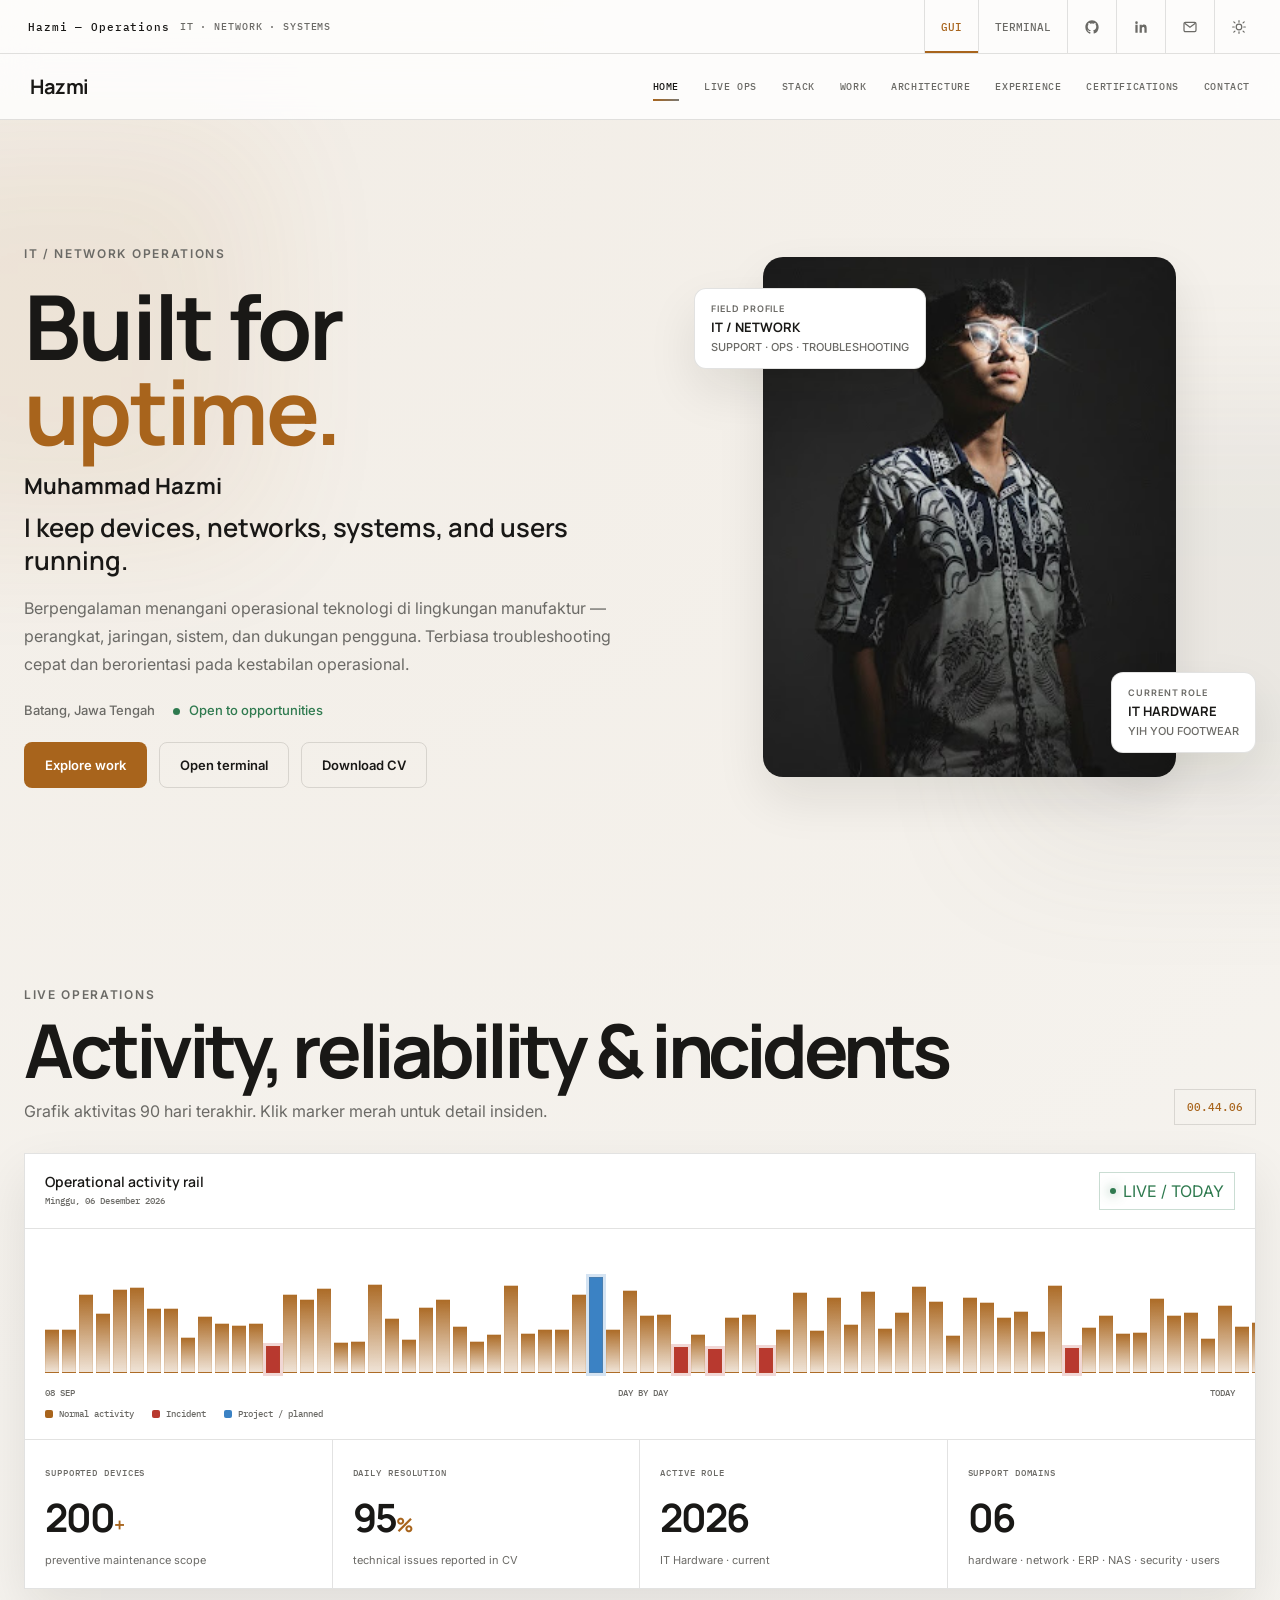
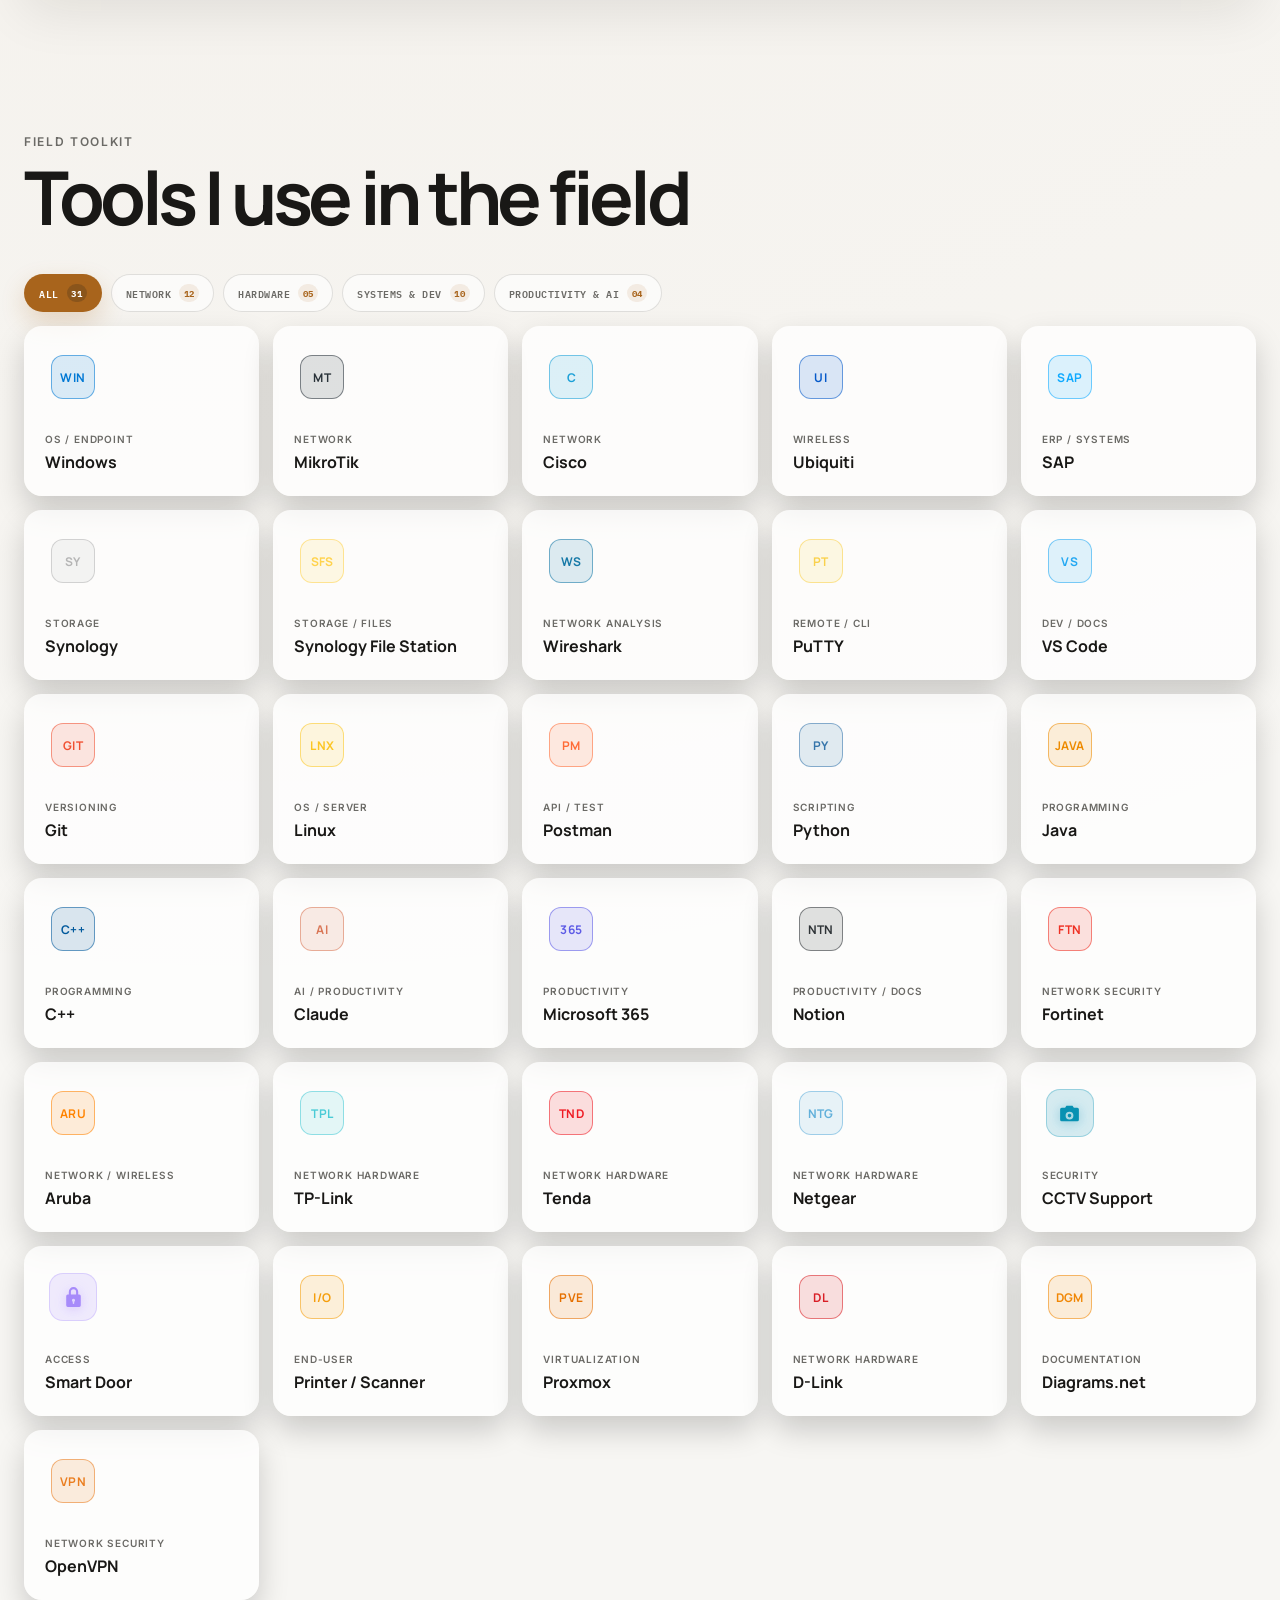
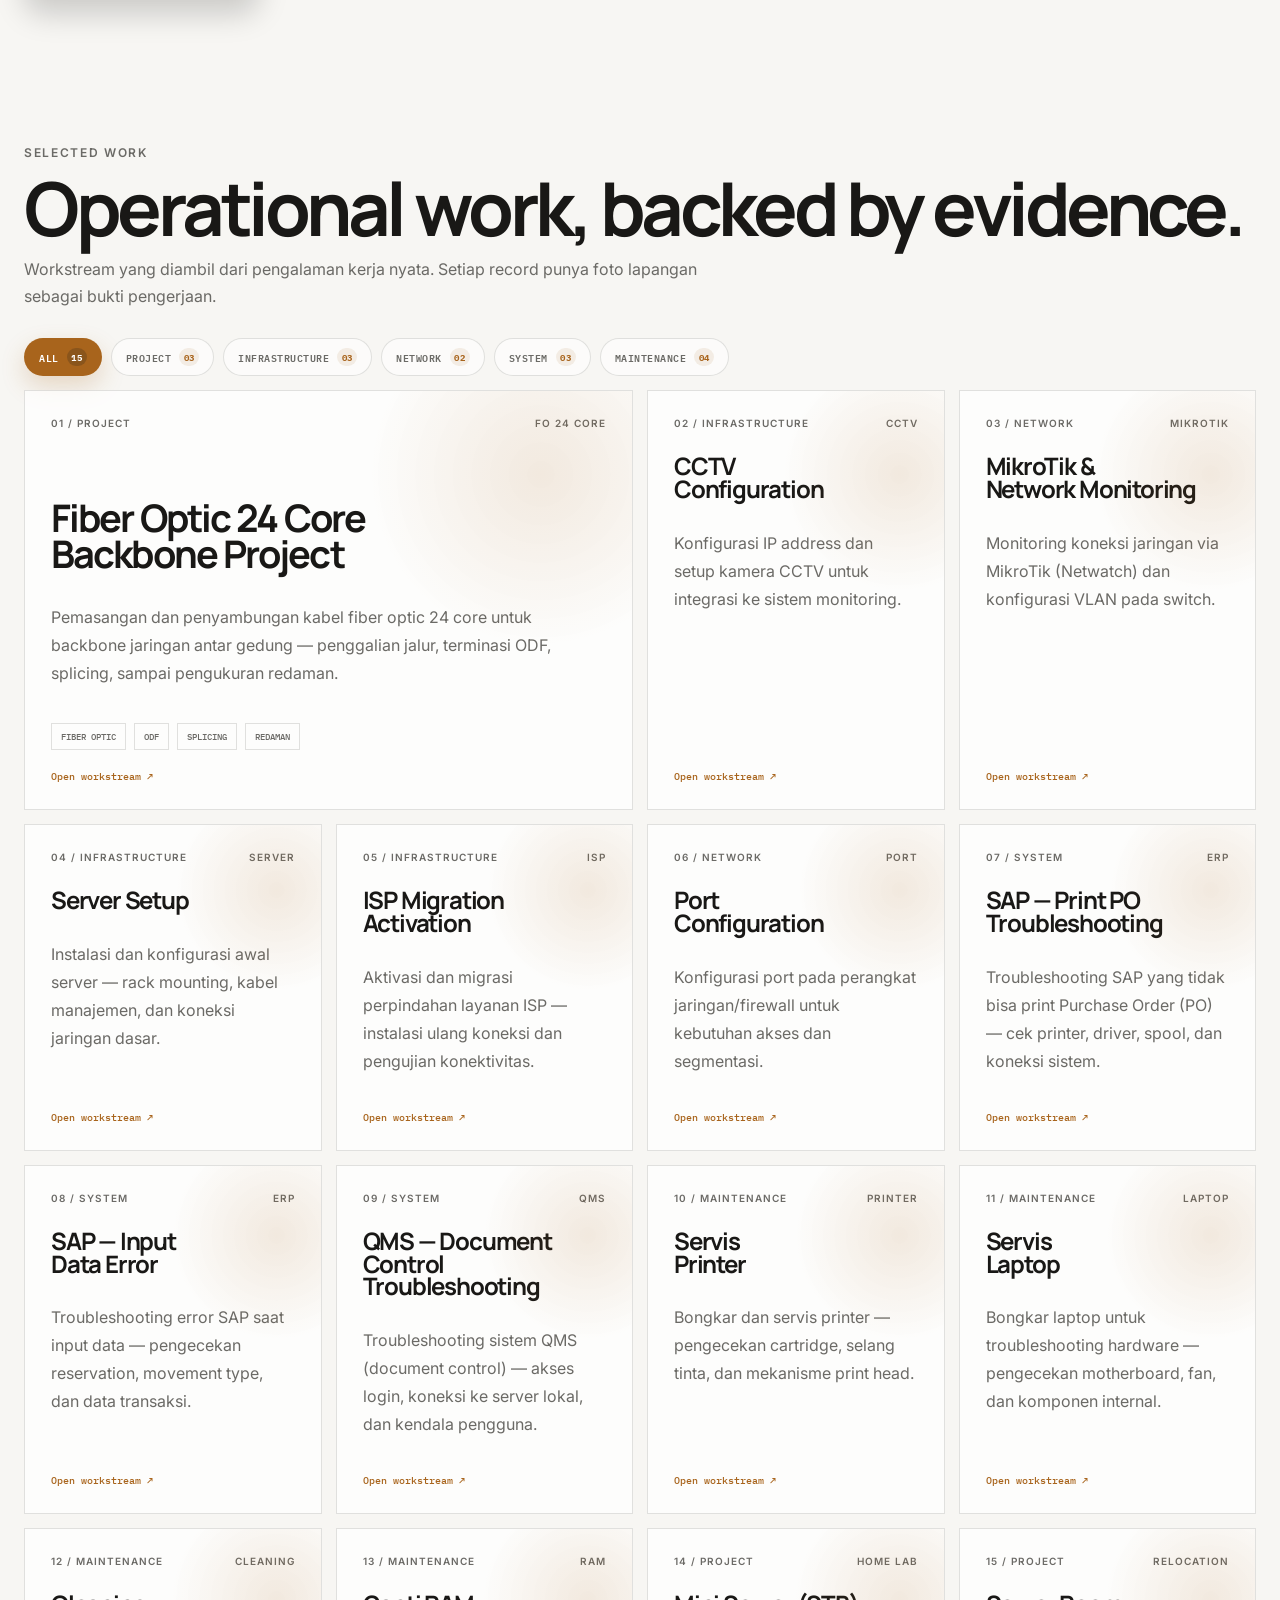
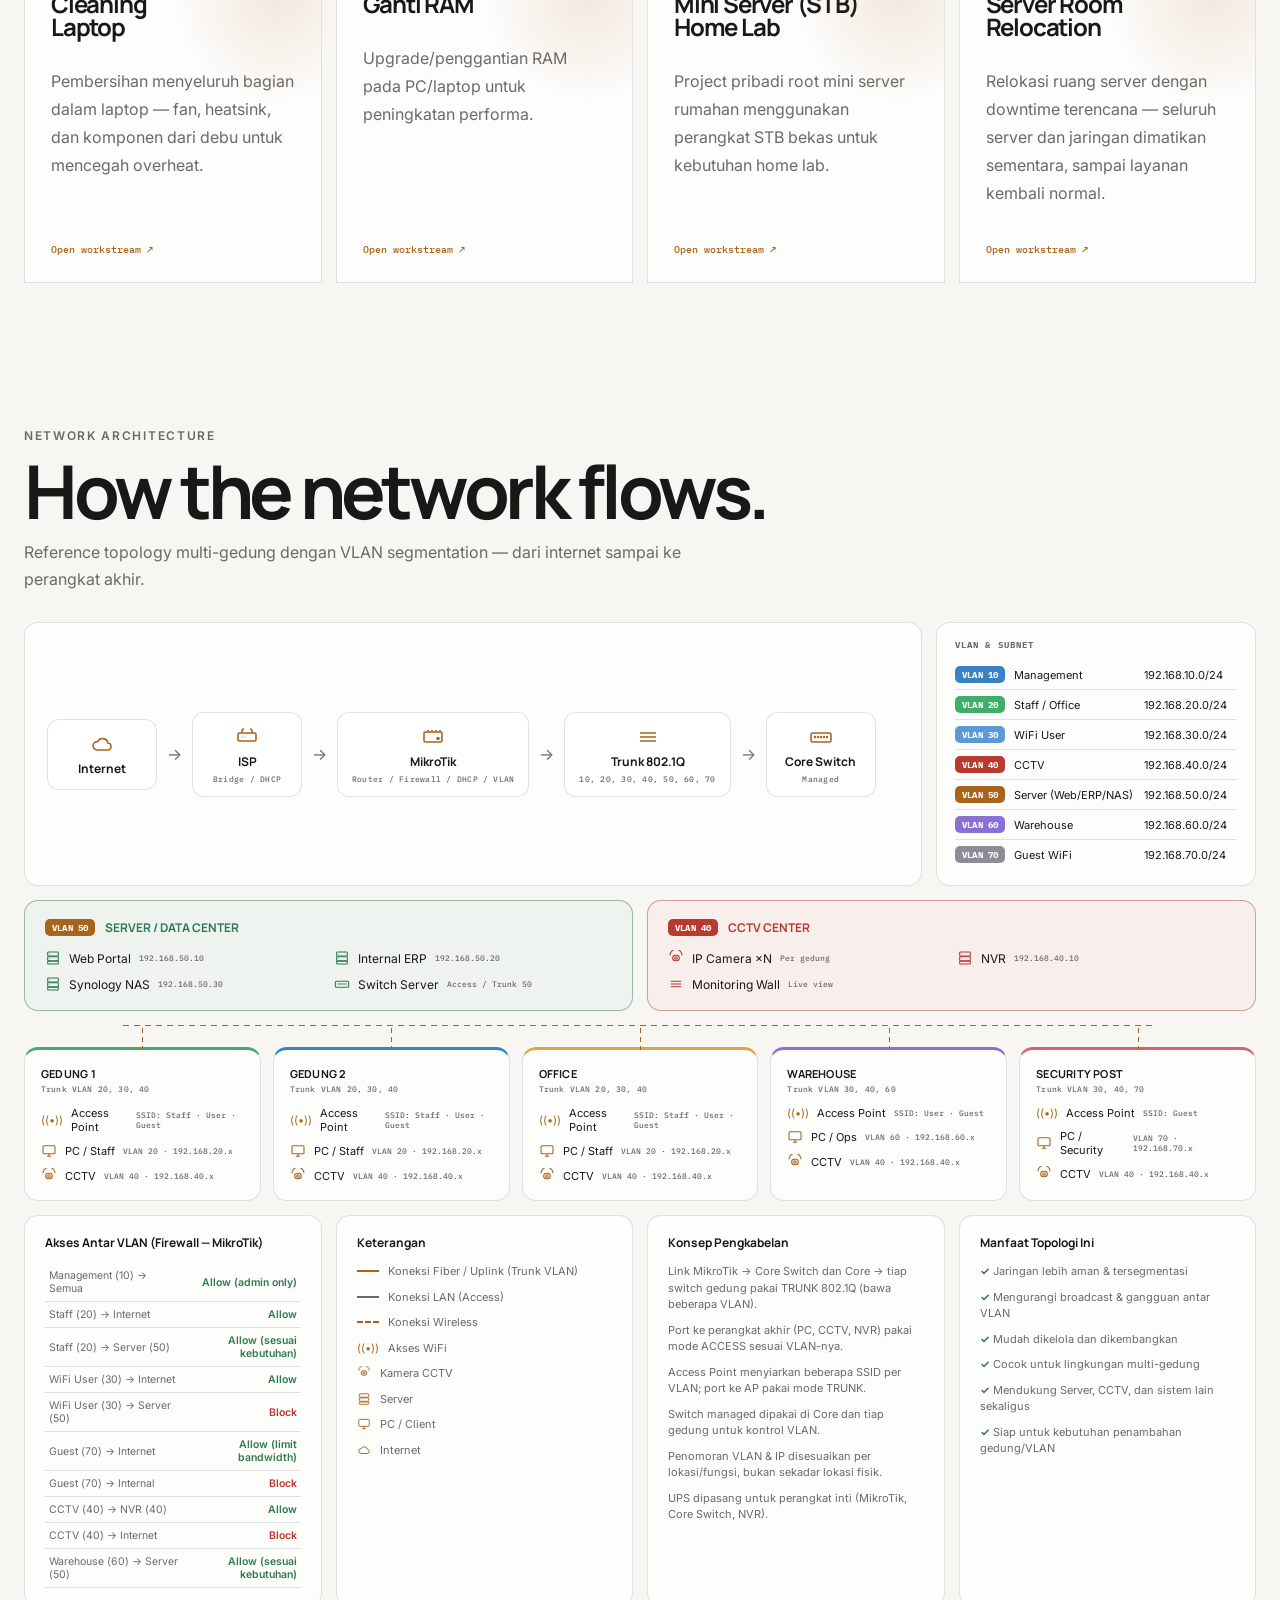
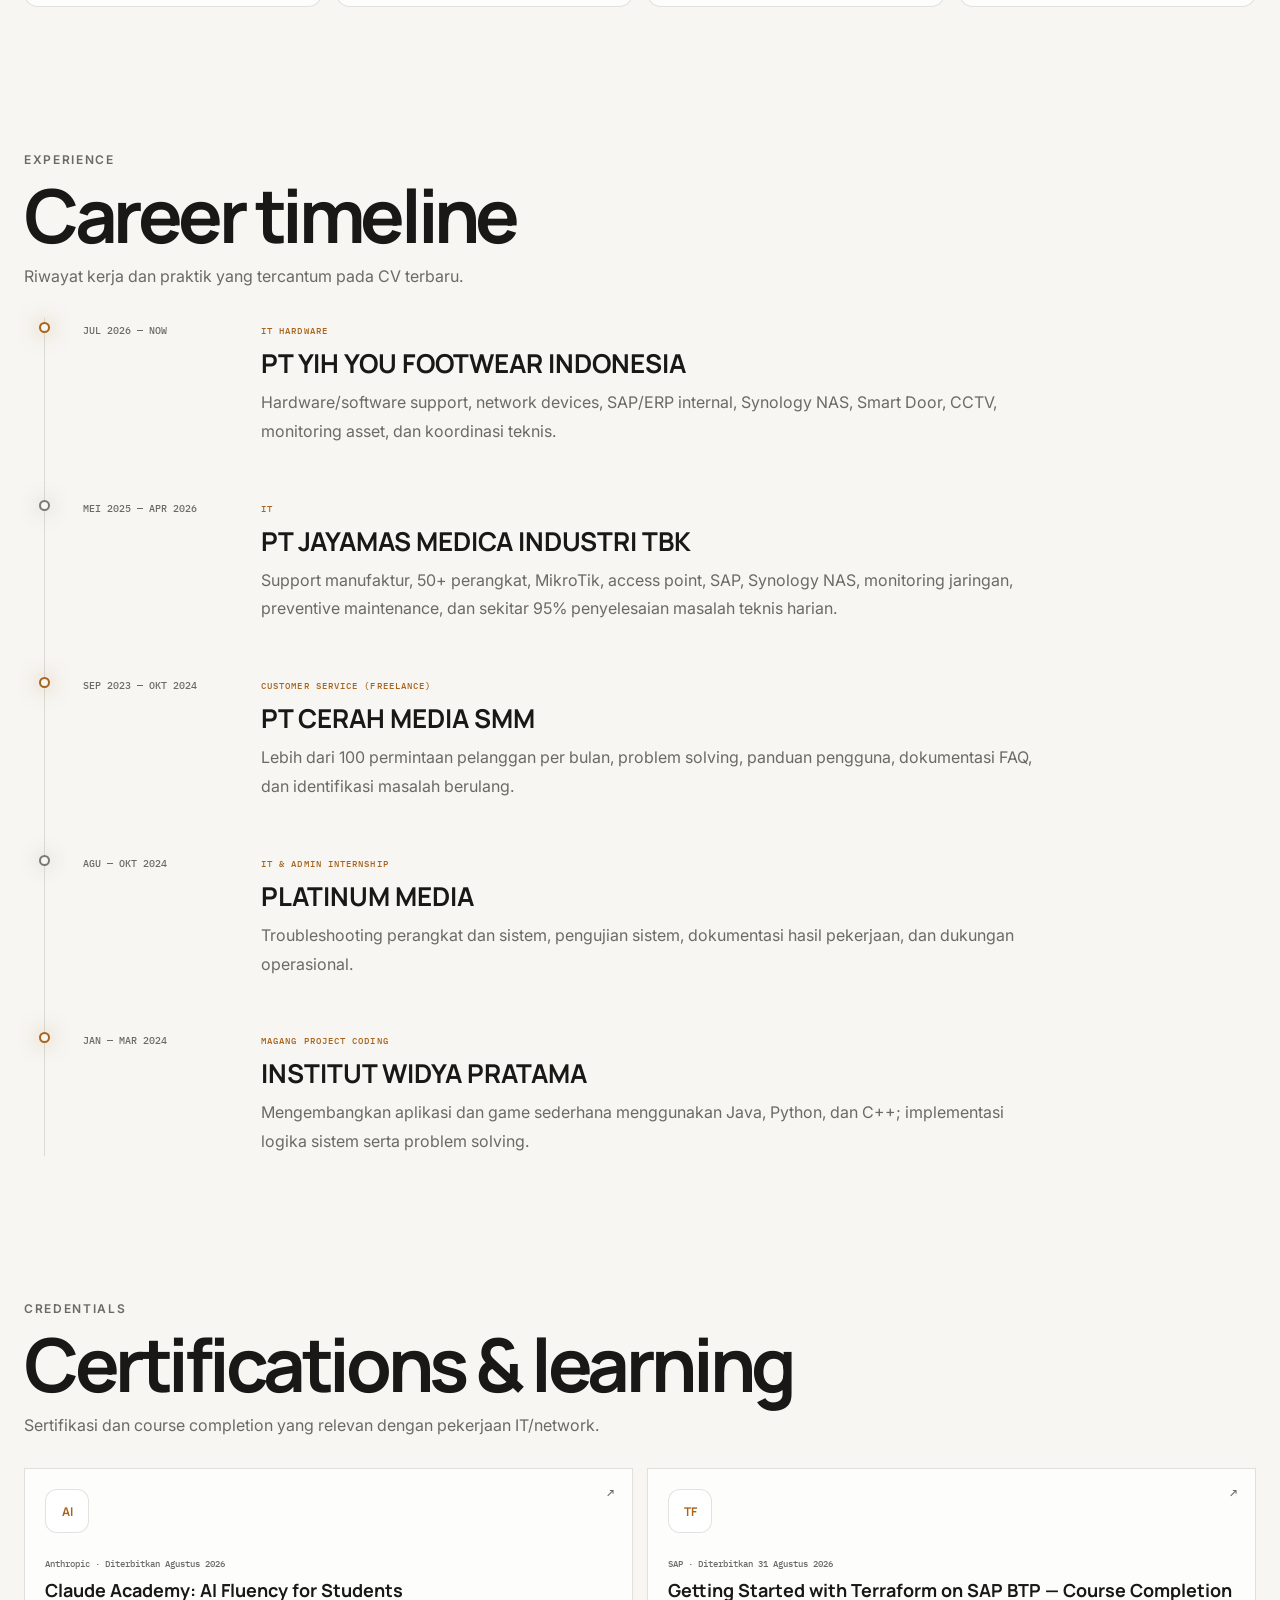
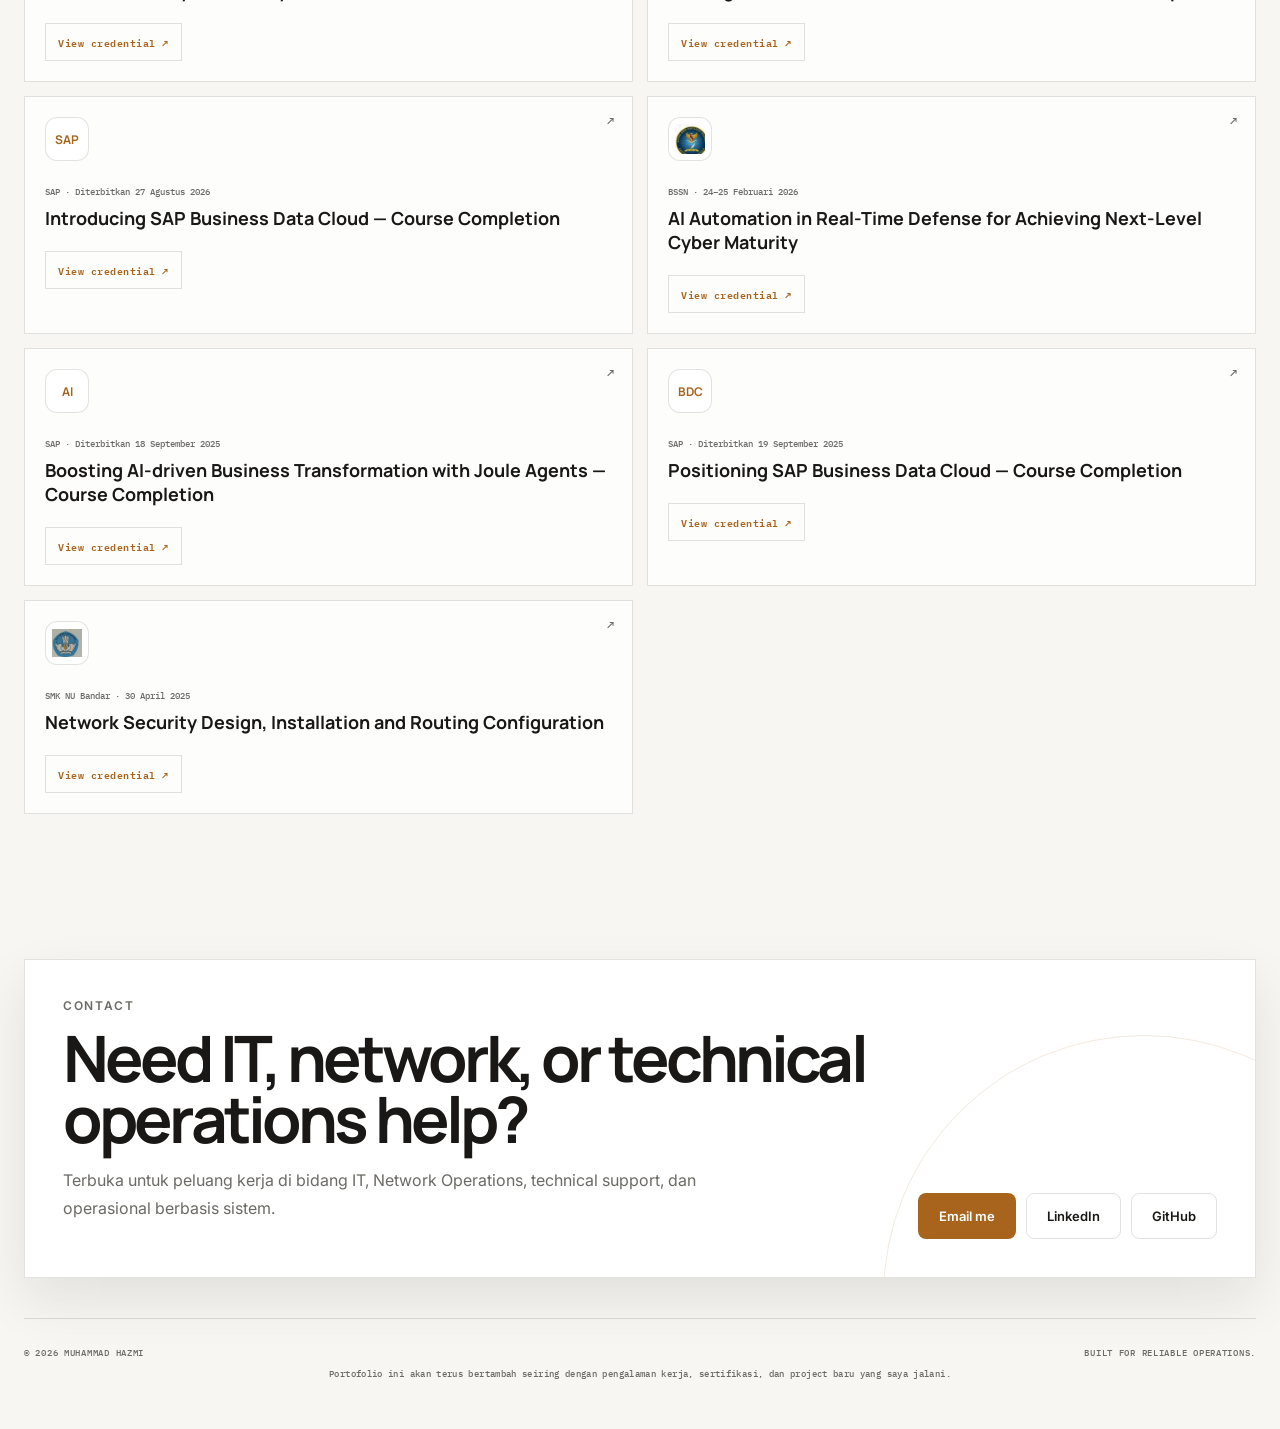
==== commit 15f4b90a: "first" ====
--- a/Portofolio-IT-main/index.html
+++ b/Portofolio-IT-main/index.html
@@ -12,7 +12,7 @@
 <link rel="preconnect" href="https://fonts.googleapis.com">
 <link rel="preconnect" href="https://fonts.gstatic.com" crossorigin>
 <link href="https://fonts.googleapis.com/css2?family=IBM+Plex+Mono:wght@400;500&family=Inter:wght@400;500;600;700;800&family=Manrope:wght@600;700;800&display=swap" rel="stylesheet">
-<link rel="stylesheet" href="styles.css">
+<link rel="stylesheet" href="styles.css?v=3">
 <script>try{var t=localStorage.getItem('hz-theme')||'light';document.documentElement.setAttribute('data-theme',t)}catch(e){}</script>
 </head>
 <body>
@@ -72,7 +72,7 @@
     <div class="live-top"><div><strong>Operational activity rail</strong><span id="liveDateLabel">--</span></div><div class="live-badge"><i></i> LIVE / TODAY</div></div>
     <div class="activity-wrap"><div class="activity-grid" id="activityGrid"></div></div>
     <div class="activity-axis"><span id="axisStart">90 DAYS AGO</span><span>DAY BY DAY</span><span>TODAY</span></div>
-    <div class="activity-legend"><span><i class="dot-normal"></i>Normal activity</span><span><i class="dot-incident"></i>Incident</span></div>
+    <div class="activity-legend"><span><i class="dot-normal"></i>Normal activity</span><span><i class="dot-incident"></i>Incident</span><span><i class="dot-event"></i>Project / planned</span></div>
     <div class="metric-row">
       <div class="metric"><small>SUPPORTED DEVICES</small><strong data-count="200">0<span>+</span></strong><span>preventive maintenance scope</span></div>
       <div class="metric"><small>DAILY RESOLUTION</small><strong data-count="95">0<span>%</span></strong><span>technical issues reported in CV</span></div>
@@ -107,6 +107,7 @@
     <article class="work-card task-card" data-cat="maintenance"><div class="work-meta"><span>12 / MAINTENANCE</span><span>CLEANING</span></div><h3>Cleaning<br>Laptop</h3><p>Pembersihan menyeluruh bagian dalam laptop — fan, heatsink, dan komponen dari debu untuk mencegah overheat.</p><button class="work-action" data-detail="cleaning">Open workstream ↗</button></article>
     <article class="work-card task-card" data-cat="maintenance"><div class="work-meta"><span>13 / MAINTENANCE</span><span>RAM</span></div><h3>Ganti RAM</h3><p>Upgrade/penggantian RAM pada PC/laptop untuk peningkatan performa.</p><button class="work-action" data-detail="ram">Open workstream ↗</button></article>
     <article class="work-card task-card" data-cat="project"><div class="work-meta"><span>14 / PROJECT</span><span>HOME LAB</span></div><h3>Mini Server (STB)<br>Home Lab</h3><p>Project pribadi root mini server rumahan menggunakan perangkat STB bekas untuk kebutuhan home lab.</p><button class="work-action" data-detail="stb">Open workstream ↗</button></article>
+    <article class="work-card task-card" data-cat="project"><div class="work-meta"><span>15 / PROJECT</span><span>RELOCATION</span></div><h3>Server Room<br>Relocation</h3><p>Relokasi ruang server dengan downtime terencana — seluruh server dan jaringan dimatikan sementara, sampai layanan kembali normal.</p><button class="work-action" data-detail="relocation">Open workstream ↗</button></article>
   </div>
 </section>
 
@@ -305,6 +306,6 @@
 <div class="modal" id="incidentModal" aria-hidden="true"><div class="modal-backdrop" data-close-modal></div><div class="modal-card"><button class="modal-close" data-close-modal>×</button><small>INCIDENT DETAIL</small><h3 id="incidentTitle">Network incident</h3><div class="incident-meta" id="incidentMeta"></div><p id="incidentText"></p><div class="incident-status"><span></span><strong id="incidentStatus">Resolved</strong></div></div></div>
 <div class="modal" id="credentialModal" aria-hidden="true"><div class="modal-backdrop" data-close-modal></div><div class="modal-card cred-modal-card"><button class="modal-close" data-close-modal>×</button><small>CREDENTIAL</small><h3 id="credentialTitle">Certificate</h3><img id="credentialImage" class="cred-modal-image" alt="Certificate image"><p id="credentialText" style="white-space:pre-line"></p><div class="modal-actions"><a id="credentialOpen" class="btn primary" target="_blank" rel="noreferrer">Open credential</a></div></div></div>
 <div class="toast" id="toast"></div>
-<script src="script.js"></script>
+<script src="script.js?v=3"></script>
 </body>
 </html>
--- a/Portofolio-IT-main/styles.css
+++ b/Portofolio-IT-main/styles.css
@@ -6,8 +6,9 @@
 .gui-mode{display:block;position:relative;z-index:1}.nav{height:66px;display:flex;align-items:center;justify-content:space-between;padding:0 30px;border-bottom:1px solid var(--line);background:var(--bar);backdrop-filter:blur(18px);position:sticky;top:54px;z-index:70}.wordmark{font:700 20px var(--display);color:var(--text);text-decoration:none;letter-spacing:-.02em;display:flex;align-items:center;gap:10px}.nav-links{display:flex;gap:25px}.nav-links a{font:500 10px var(--mono);text-transform:uppercase;letter-spacing:.06em;color:var(--muted);text-decoration:none;position:relative;padding:26px 0}.nav-links a:after{content:"";position:absolute;left:0;bottom:18px;width:0;height:2px;background:linear-gradient(90deg,var(--cyan),var(--violet));transition:width .35s}.nav-links a:hover,.nav-links a.active{color:var(--text)}.nav-links a.active:after,.nav-links a:hover:after{width:100%}.nav-menu{display:none;background:none;border:1px solid var(--line);color:var(--text);font:500 10px var(--mono);padding:10px}
 .section{width:min(1240px,calc(100% - 48px));margin:0 auto;padding:105px 0 40px;scroll-margin-top:115px}.hero{padding-top:72px}.hero-grid{display:grid;grid-template-columns:1.03fr .97fr;gap:50px;align-items:center;min-height:650px}.eyebrow{font:600 12px var(--sans);letter-spacing:.14em;color:var(--muted);text-transform:uppercase}.hero h1{font:700 clamp(56px,7vw,104px)/.95 var(--display);letter-spacing:-.03em;margin:22px 0 18px}.hero h1 span{color:var(--cyan)}.hero-title{font:700 22px var(--display);margin:0 0 10px}.hero-lead{font:600 clamp(20px,2vw,26px)/1.3 var(--display);max-width:680px;margin:0 0 14px}.hero-sub{color:var(--muted);font-size:16px;line-height:1.75;max-width:640px}.hero-meta{display:flex;flex-wrap:wrap;gap:18px;color:var(--muted);font:500 13px var(--sans);margin:24px 0}.status{color:var(--green)}.status i{display:inline-block;width:7px;height:7px;border-radius:50%;background:var(--green);margin-right:6px}.hero-actions{display:flex;gap:12px;flex-wrap:wrap}.btn{display:inline-flex;align-items:center;justify-content:center;min-height:46px;padding:0 20px;border-radius:8px;text-decoration:none;font:600 13px var(--sans);border:1px solid var(--line);transition:.25s;cursor:pointer}.btn.primary{background:var(--cyan);color:var(--on-accent);border-color:transparent}.btn.ghost,.btn.line{background:transparent;color:var(--text)}.btn:hover{transform:translateY(-2px);box-shadow:0 8px 20px rgba(0,0,0,.15)}.btn.primary:hover{box-shadow:0 10px 24px color-mix(in srgb,var(--cyan) 25%,transparent)}.hero-visual{position:relative;min-height:620px;display:grid;place-items:center}.hero-photo-frame{position:relative;width:min(420px,72%);height:520px;border-radius:20px;overflow:hidden;box-shadow:var(--shadow)}.hero-photo-frame img{width:100%;height:100%;object-fit:cover;object-position:center 20%}
 .hero-card{position:absolute;padding:14px 16px;background:var(--panel);border:1px solid var(--line);box-shadow:var(--shadow);display:flex;flex-direction:column;gap:4px;border-radius:12px}.hero-card small{font:600 9px var(--sans);text-transform:uppercase;color:var(--muted);letter-spacing:.1em}.hero-card strong{font:700 13px var(--display);color:var(--text)}.hero-card span{font:500 11px var(--sans);color:var(--muted)}.card-a{left:2%;top:13%}.card-b{right:0;bottom:12%}
-.section-head{display:flex;justify-content:space-between;gap:30px;align-items:flex-end;margin-bottom:28px}.section-head h2{font:700 clamp(40px,5.8vw,84px)/.92 var(--display);letter-spacing:-.06em;margin:14px 0}.section-head p{max-width:700px;color:var(--muted);line-height:1.7;margin:0}.section-tag{font:500 9px var(--mono);padding:9px 11px;border:1px solid var(--line);color:var(--muted);white-space:nowrap}.live-clock{font:500 11px var(--mono);color:var(--cyan);border:1px solid var(--line);padding:10px 12px}.live-shell{border:1px solid var(--line);background:var(--glass-strong);box-shadow:var(--shadow);overflow:hidden}.live-top{display:flex;justify-content:space-between;gap:20px;padding:18px 20px;border-bottom:1px solid var(--line)}.live-top strong{font:600 14px var(--display);display:block}.live-top span{display:block;color:var(--muted);font:500 9px var(--mono);margin-top:4px}.live-badge{border:1px solid color-mix(in srgb,var(--green) 25%,transparent);padding:8px 10px;color:var(--green)!important;display:flex!important;gap:7px;align-items:center}.live-badge i{width:6px;height:6px;border-radius:50%;background:var(--green);box-shadow:0 0 12px color-mix(in srgb,var(--green) 80%,transparent);animation:blink 1.2s infinite}.activity-grid{display:grid;grid-template-columns:repeat(90,1fr);gap:3px;padding:28px 20px 6px;align-items:end;min-height:150px}.activity-cell{height:var(--h);background:linear-gradient(180deg,color-mix(in srgb,var(--cyan) 95%,transparent),color-mix(in srgb,var(--cyan) 18%,transparent));border:1px solid color-mix(in srgb,var(--cyan) 12%,transparent);box-shadow:0 0 0 color-mix(in srgb,var(--cyan) 0%,transparent);transition:transform .35s,box-shadow .35s,filter .35s}.activity-cell.incident{background:var(--red);box-shadow:0 0 0 3px color-mix(in srgb,var(--red) 20%,transparent)}.activity-cell.today{box-shadow:0 0 20px color-mix(in srgb,var(--violet) 32%,transparent);border-color:color-mix(in srgb,var(--violet) 45%,transparent)}.activity-cell:hover{transform:translateY(-7px);box-shadow:0 10px 20px rgba(0,0,0,.28);filter:brightness(1.3)}.activity-axis{display:flex;justify-content:space-between;padding:8px 20px 10px;color:var(--muted);font:500 9px var(--mono)}
-.activity-legend{display:flex;gap:18px;padding:0 20px 20px;color:var(--muted);font:500 9px var(--mono)}.activity-legend span{display:flex;align-items:center;gap:6px}.activity-legend i{width:8px;height:8px;border-radius:2px;display:inline-block}.activity-legend .dot-normal{background:var(--cyan)}.activity-legend .dot-incident{background:var(--red)}.metric-row{display:grid;grid-template-columns:repeat(4,1fr);border-top:1px solid var(--line)}.metric{padding:20px;border-right:1px solid var(--line);position:relative;overflow:hidden}.metric:last-child{border-right:0}.metric:after{content:"";position:absolute;inset:auto 0 0 0;height:2px;background:linear-gradient(90deg,transparent,var(--cyan),transparent);transform:translateX(-110%);animation:slideLine 4s linear infinite}.metric small{font:500 9px var(--mono);color:var(--muted);letter-spacing:.1em}.metric strong{display:block;font:700 39px var(--display);letter-spacing:-.05em;margin:10px 0 4px}.metric strong span{font-size:.5em;color:var(--cyan)}.metric>span{font-size:11px;color:var(--muted)}
+.section-head{display:flex;justify-content:space-between;gap:30px;align-items:flex-end;margin-bottom:28px}.section-head h2{font:700 clamp(40px,5.8vw,84px)/.92 var(--display);letter-spacing:-.06em;margin:14px 0}.section-head p{max-width:700px;color:var(--muted);line-height:1.7;margin:0}.section-tag{font:500 9px var(--mono);padding:9px 11px;border:1px solid var(--line);color:var(--muted);white-space:nowrap}.live-clock{font:500 11px var(--mono);color:var(--cyan);border:1px solid var(--line);padding:10px 12px}.live-shell{border:1px solid var(--line);background:var(--glass-strong);box-shadow:var(--shadow);overflow:hidden}.live-top{display:flex;justify-content:space-between;gap:20px;padding:18px 20px;border-bottom:1px solid var(--line)}.live-top strong{font:600 14px var(--display);display:block}.live-top span{display:block;color:var(--muted);font:500 9px var(--mono);margin-top:4px}.live-badge{border:1px solid color-mix(in srgb,var(--green) 25%,transparent);padding:8px 10px;color:var(--green)!important;display:flex!important;gap:7px;align-items:center}.live-badge i{width:6px;height:6px;border-radius:50%;background:var(--green);box-shadow:0 0 12px color-mix(in srgb,var(--green) 80%,transparent);animation:blink 1.2s infinite}.activity-grid{display:grid;grid-template-columns:repeat(90,1fr);gap:3px;padding:28px 20px 6px;align-items:end;min-height:150px}.activity-cell{height:var(--h);background:linear-gradient(180deg,color-mix(in srgb,var(--cyan) 95%,transparent),color-mix(in srgb,var(--cyan) 18%,transparent));border:1px solid color-mix(in srgb,var(--cyan) 12%,transparent);box-shadow:0 0 0 color-mix(in srgb,var(--cyan) 0%,transparent);transition:transform .35s,box-shadow .35s,filter .35s}.activity-cell.event{background:#3b82c4;box-shadow:0 0 0 3px color-mix(in srgb,#3b82c4 22%,transparent)}
+.activity-cell.incident{background:var(--red);box-shadow:0 0 0 3px color-mix(in srgb,var(--red) 20%,transparent)}.activity-cell.today{box-shadow:0 0 20px color-mix(in srgb,var(--violet) 32%,transparent);border-color:color-mix(in srgb,var(--violet) 45%,transparent)}.activity-cell:hover{transform:translateY(-7px);box-shadow:0 10px 20px rgba(0,0,0,.28);filter:brightness(1.3)}.activity-axis{display:flex;justify-content:space-between;padding:8px 20px 10px;color:var(--muted);font:500 9px var(--mono)}
+.activity-legend{display:flex;gap:18px;padding:0 20px 20px;color:var(--muted);font:500 9px var(--mono)}.activity-legend span{display:flex;align-items:center;gap:6px}.activity-legend i{width:8px;height:8px;border-radius:2px;display:inline-block}.activity-legend .dot-normal{background:var(--cyan)}.activity-legend .dot-incident{background:var(--red)}.activity-legend .dot-event{background:#3b82c4}.metric-row{display:grid;grid-template-columns:repeat(4,1fr);border-top:1px solid var(--line)}.metric{padding:20px;border-right:1px solid var(--line);position:relative;overflow:hidden}.metric:last-child{border-right:0}.metric:after{content:"";position:absolute;inset:auto 0 0 0;height:2px;background:linear-gradient(90deg,transparent,var(--cyan),transparent);transform:translateX(-110%);animation:slideLine 4s linear infinite}.metric small{font:500 9px var(--mono);color:var(--muted);letter-spacing:.1em}.metric strong{display:block;font:700 39px var(--display);letter-spacing:-.05em;margin:10px 0 4px}.metric strong span{font-size:.5em;color:var(--cyan)}.metric>span{font-size:11px;color:var(--muted)}
 .tool-filters{display:flex;flex-wrap:wrap;gap:9px;margin-bottom:14px}.tool-filter{display:inline-flex;align-items:center;gap:8px;padding:9px 14px;border:1px solid var(--line);background:var(--glass-soft);color:var(--muted);font:600 10px var(--mono);letter-spacing:.05em;text-transform:uppercase;cursor:pointer;border-radius:999px;transition:.3s}.tool-filter span{display:inline-flex;align-items:center;justify-content:center;min-width:20px;height:18px;padding:0 4px;border-radius:999px;background:color-mix(in srgb,var(--cyan) 10%,transparent);color:var(--cyan);font:700 9px var(--mono)}.tool-filter:hover{color:var(--text);border-color:color-mix(in srgb,var(--cyan) 35%,transparent)}.tool-filter.active{color:var(--on-accent);background:var(--cyan);border-color:transparent;box-shadow:0 10px 24px color-mix(in srgb,var(--cyan) 22%,transparent)}.tool-filter.active span{background:rgba(7,16,25,.18);color:var(--on-accent)}
 .tool-wall{display:grid;grid-template-columns:repeat(5,1fr);gap:14px}.tool-tile{position:relative;min-height:170px;border-radius:18px;border:1px solid rgba(255,255,255,.06);padding:20px;background:var(--glass);color:var(--text);text-align:left;cursor:pointer;overflow:hidden;transition:transform .4s cubic-bezier(.2,.8,.2,1),box-shadow .4s cubic-bezier(.2,.8,.2,1),border-color .4s,background .4s;box-shadow:0 1px 0 rgba(255,255,255,.03) inset,0 14px 30px rgba(0,0,0,.18)}.tool-tile:hover,.tool-tile.selected{transform:translateY(-5px);border-color:color-mix(in srgb,var(--cyan) 30%,transparent);background:var(--glass-strong);box-shadow:0 1px 0 rgba(255,255,255,.05) inset,0 24px 46px rgba(0,0,0,.32),0 0 0 1px color-mix(in srgb,var(--cyan) 18%,transparent)}.tool-icon{width:56px;height:56px;position:relative;display:grid;place-items:center;margin-bottom:28px}.tool-tile:hover .tool-icon,.tool-tile.selected .tool-icon{transform:translateY(-2px)}.tool-icon{transition:transform .4s cubic-bezier(.2,.8,.2,1)}.brand-wrap{position:relative;display:grid;place-items:center;width:48px;height:48px;color:var(--brand);z-index:1}.brand-mark{width:46px;height:46px;display:block;object-fit:contain;filter:drop-shadow(0 8px 14px rgba(0,0,0,.4))}.brand-wrap .tool-fallback{display:none;align-items:center;justify-content:center;width:44px;height:44px;border:1px solid color-mix(in srgb,var(--brand) 55%,transparent);border-radius:12px;background:color-mix(in srgb,var(--brand) 14%,transparent);color:var(--brand);font:700 12px var(--display);letter-spacing:.03em}.field-mark{position:relative;z-index:1;width:48px;height:48px;border-radius:14px;background:color-mix(in srgb,var(--mark) 16%,transparent);display:flex;align-items:center;justify-content:center;color:var(--mark);box-shadow:inset 0 0 0 1px color-mix(in srgb,var(--mark) 30%,transparent)}.field-mark svg{width:25px;height:25px;display:block;filter:drop-shadow(0 2px 6px color-mix(in srgb,var(--mark) 40%,transparent))}.tool-tile small{display:block;color:var(--muted);font:600 10px var(--sans);letter-spacing:.08em;text-transform:uppercase}.tool-tile strong{display:block;font:700 16px var(--display);margin-top:6px}
 .tool-popover{position:fixed;z-index:200;width:270px;background:var(--glass-strong);border:1px solid color-mix(in srgb,var(--cyan) 30%,transparent);box-shadow:0 22px 50px rgba(0,0,0,.45);padding:16px 18px;opacity:0;visibility:hidden;transform:translateY(8px);transition:opacity .18s ease,transform .18s ease;pointer-events:none}
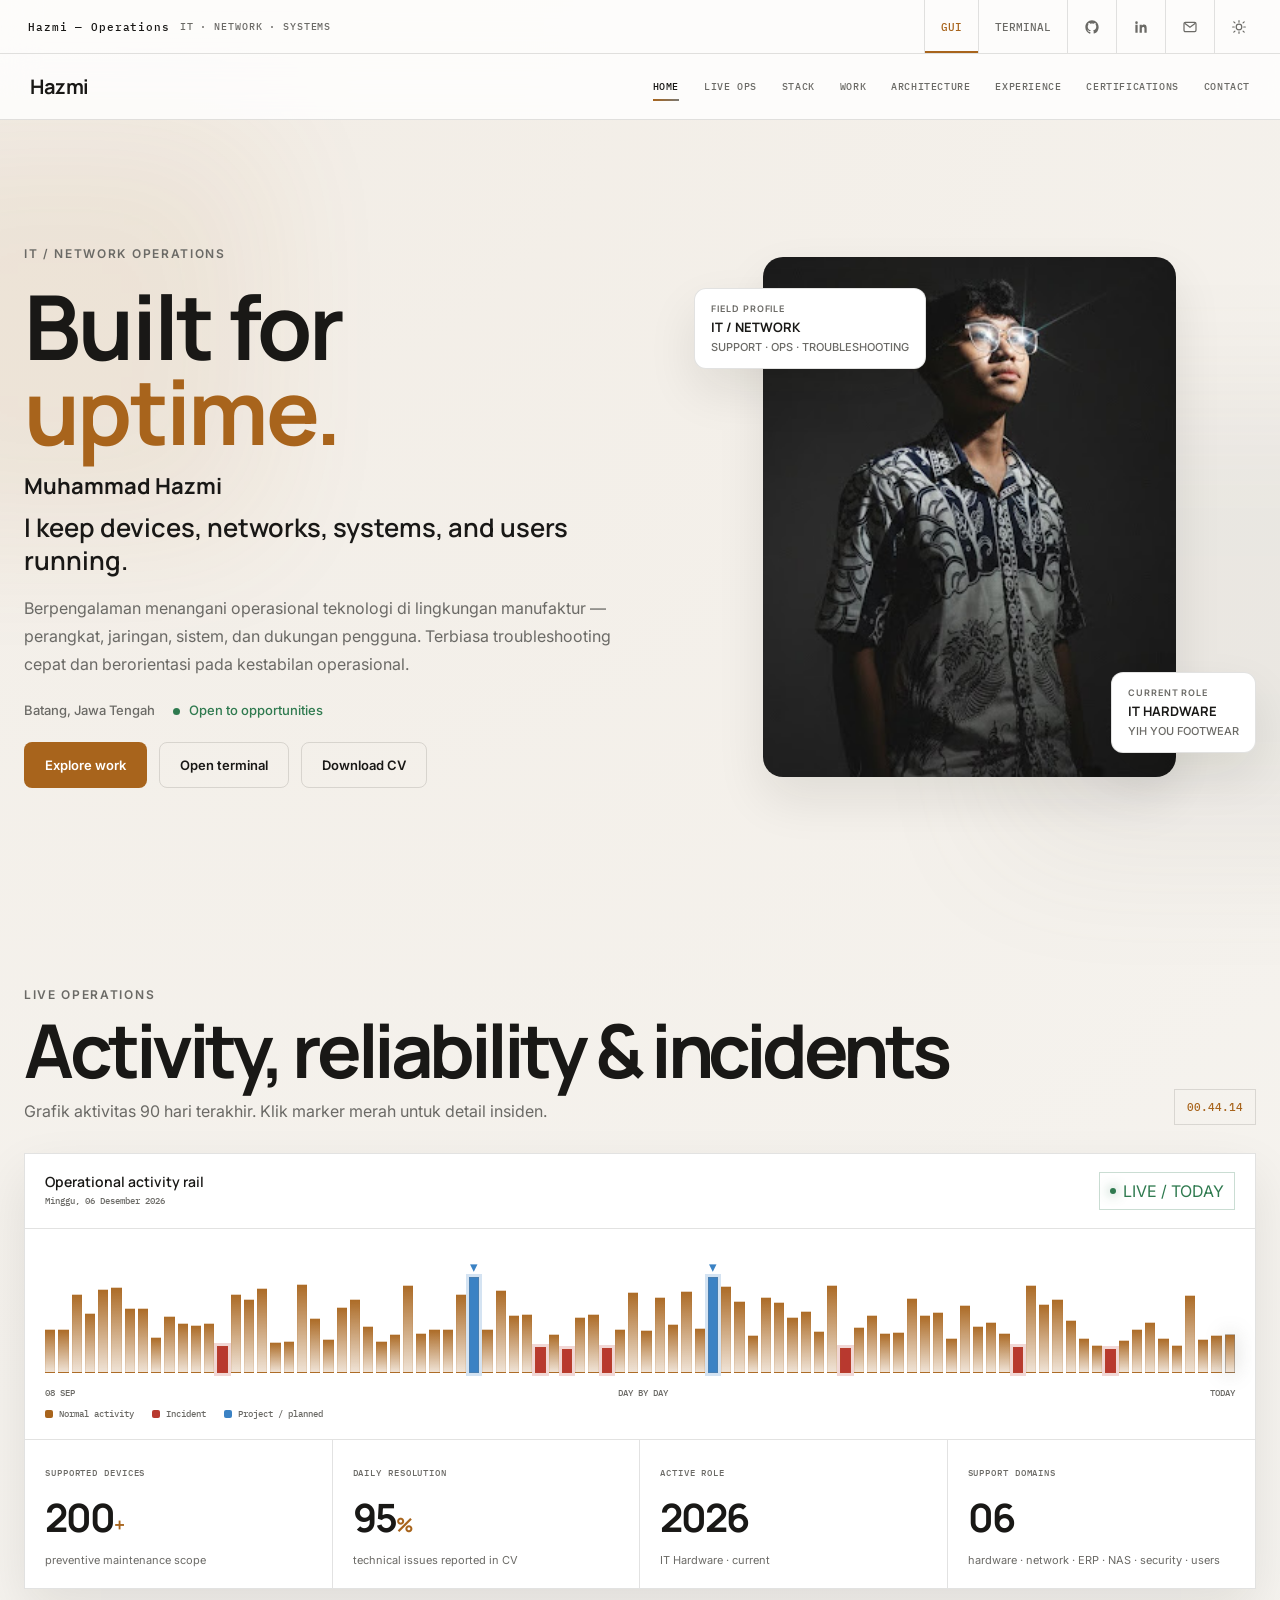
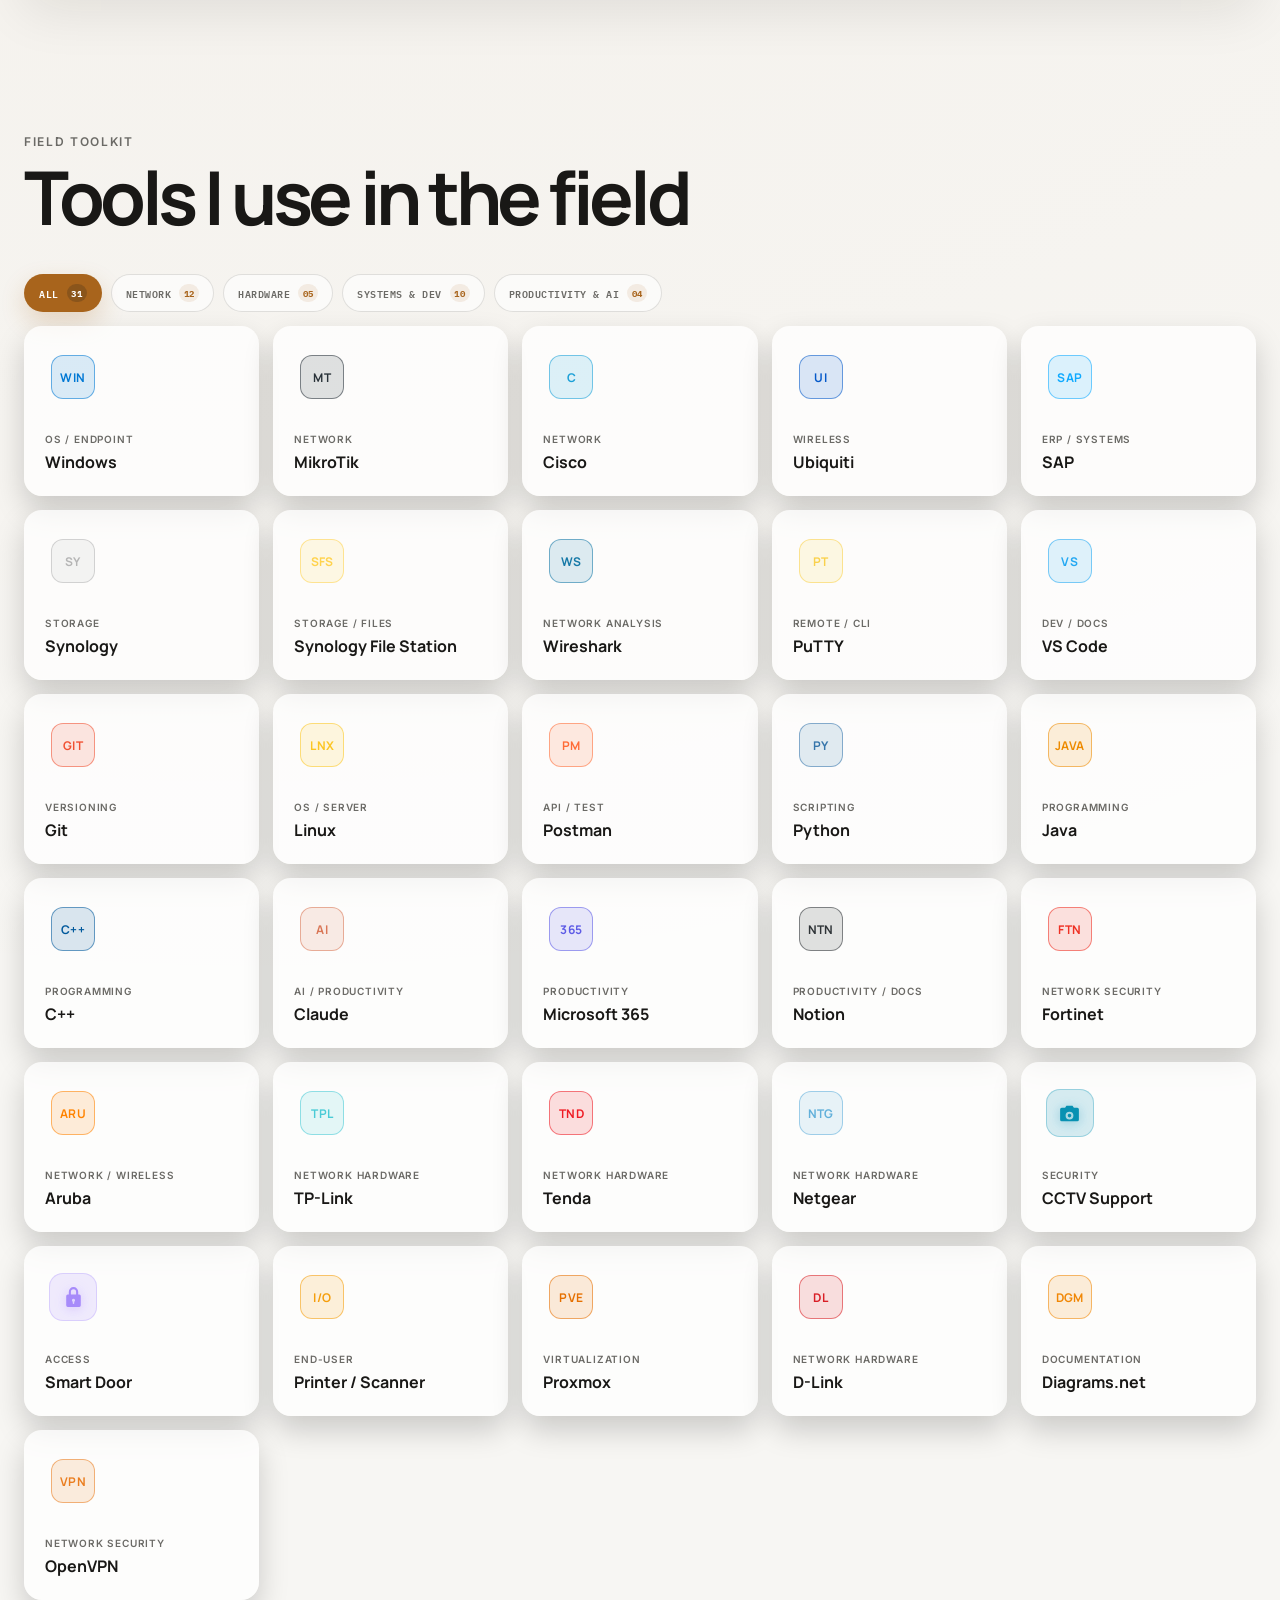
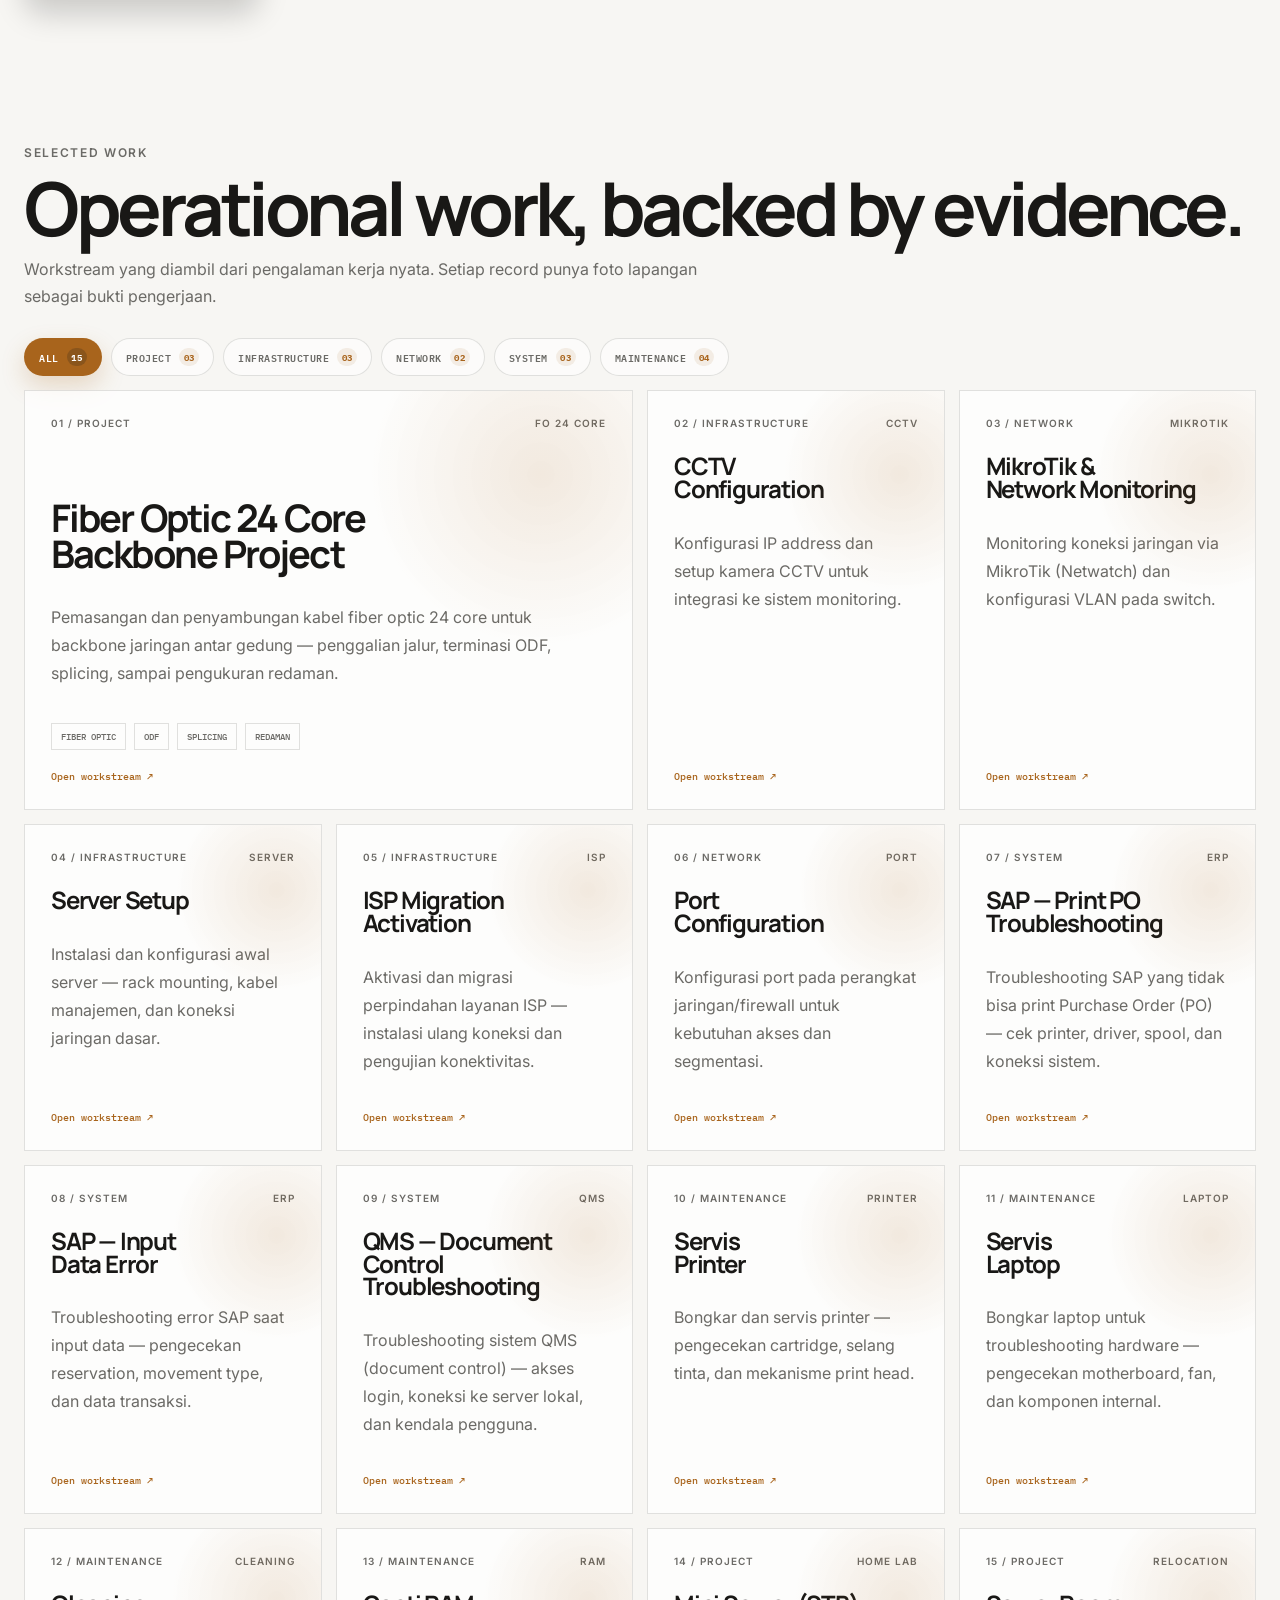
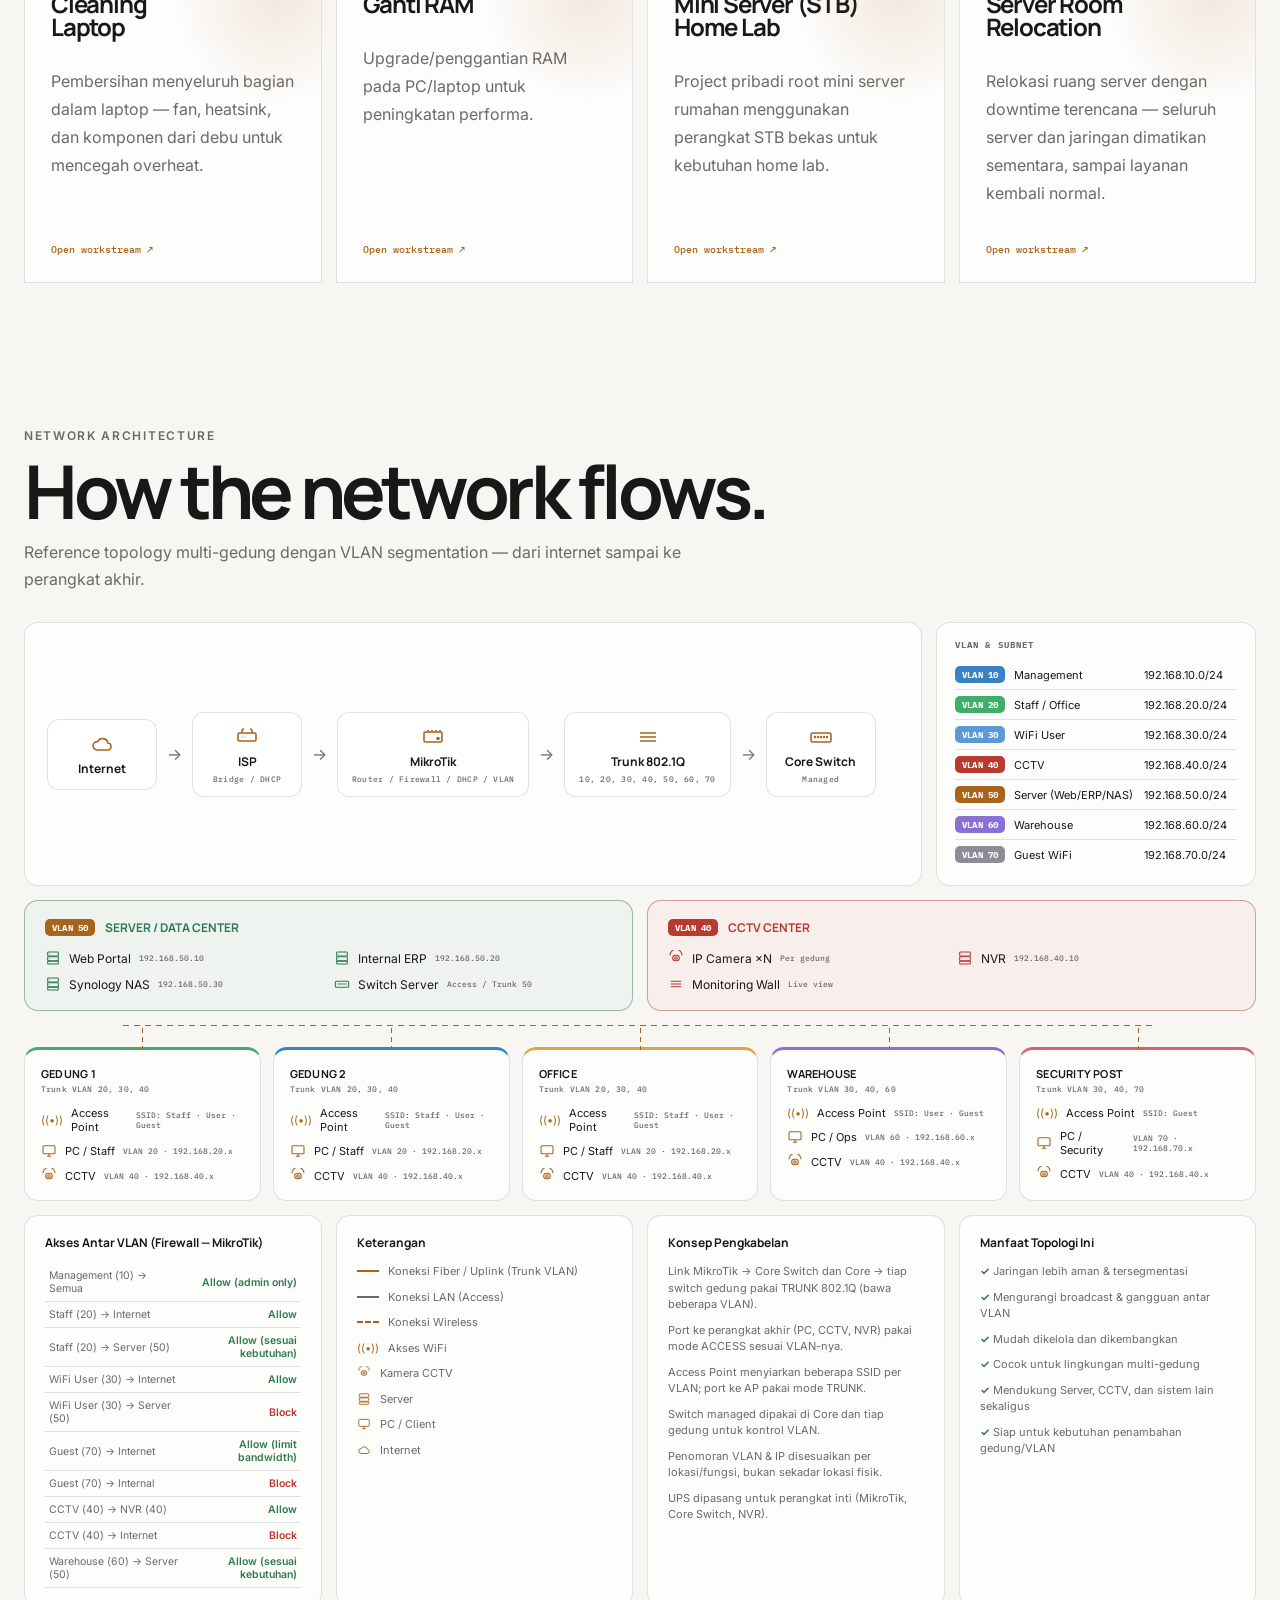
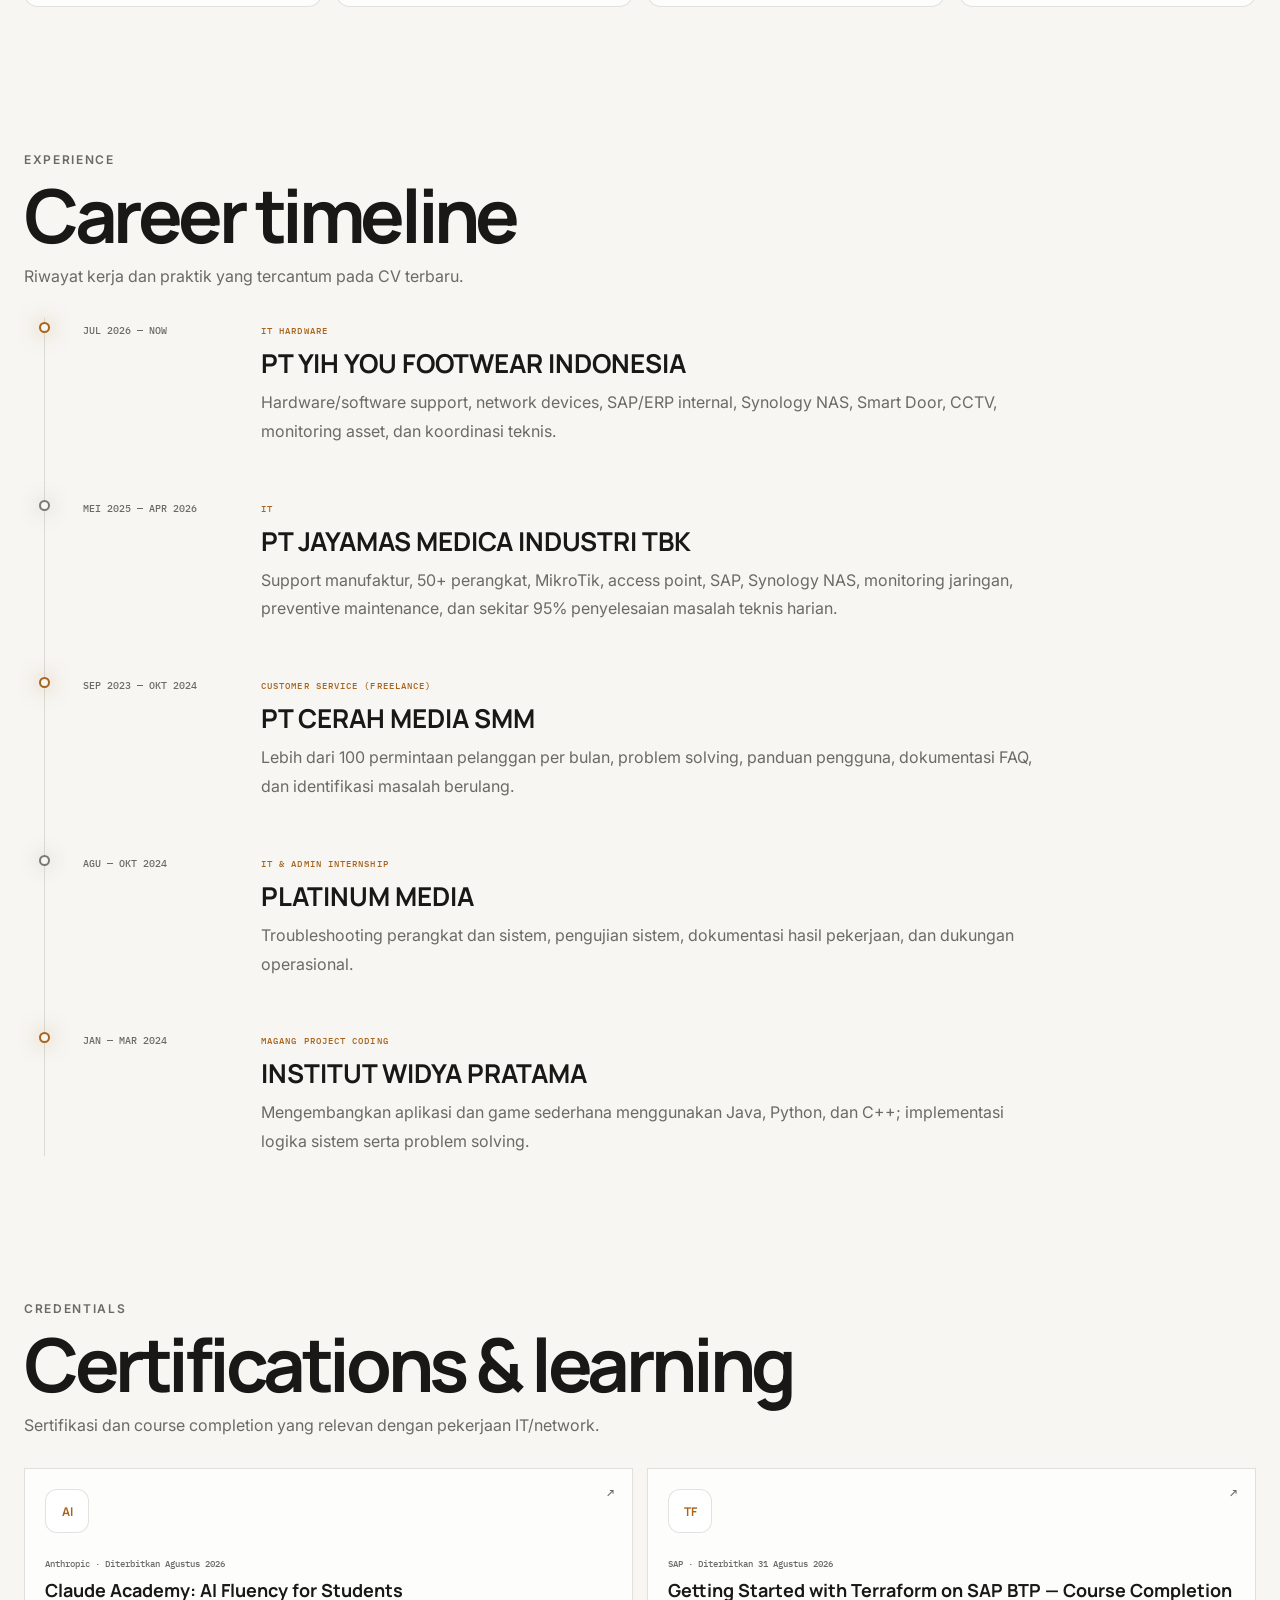
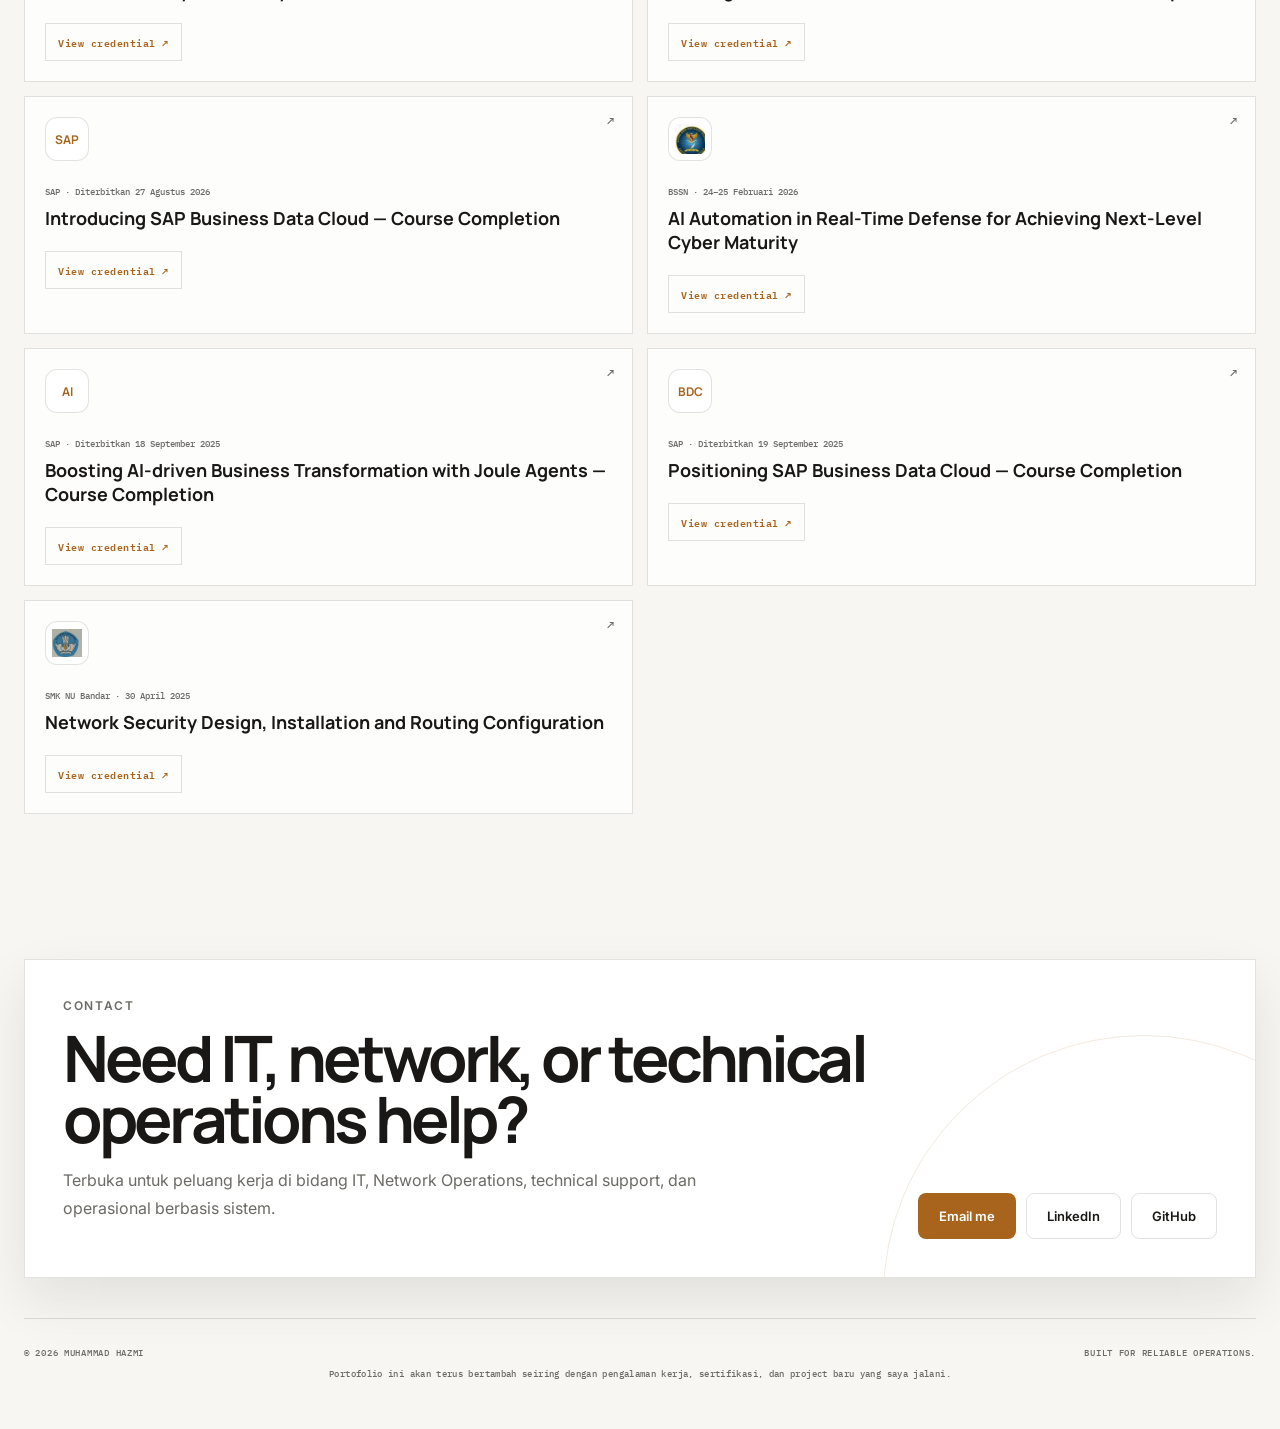
==== commit 35a2e40e: "Upload" ====
--- a/Portofolio-IT-main/index.html
+++ b/Portofolio-IT-main/index.html
@@ -12,7 +12,7 @@
 <link rel="preconnect" href="https://fonts.googleapis.com">
 <link rel="preconnect" href="https://fonts.gstatic.com" crossorigin>
 <link href="https://fonts.googleapis.com/css2?family=IBM+Plex+Mono:wght@400;500&family=Inter:wght@400;500;600;700;800&family=Manrope:wght@600;700;800&display=swap" rel="stylesheet">
-<link rel="stylesheet" href="styles.css?v=3">
+<link rel="stylesheet" href="styles.css?v=7">
 <script>try{var t=localStorage.getItem('hz-theme')||'light';document.documentElement.setAttribute('data-theme',t)}catch(e){}</script>
 </head>
 <body>
@@ -306,6 +306,6 @@
 <div class="modal" id="incidentModal" aria-hidden="true"><div class="modal-backdrop" data-close-modal></div><div class="modal-card"><button class="modal-close" data-close-modal>×</button><small>INCIDENT DETAIL</small><h3 id="incidentTitle">Network incident</h3><div class="incident-meta" id="incidentMeta"></div><p id="incidentText"></p><div class="incident-status"><span></span><strong id="incidentStatus">Resolved</strong></div></div></div>
 <div class="modal" id="credentialModal" aria-hidden="true"><div class="modal-backdrop" data-close-modal></div><div class="modal-card cred-modal-card"><button class="modal-close" data-close-modal>×</button><small>CREDENTIAL</small><h3 id="credentialTitle">Certificate</h3><img id="credentialImage" class="cred-modal-image" alt="Certificate image"><p id="credentialText" style="white-space:pre-line"></p><div class="modal-actions"><a id="credentialOpen" class="btn primary" target="_blank" rel="noreferrer">Open credential</a></div></div></div>
 <div class="toast" id="toast"></div>
-<script src="script.js?v=3"></script>
+<script src="script.js?v=7"></script>
 </body>
 </html>
--- a/Portofolio-IT-main/styles.css
+++ b/Portofolio-IT-main/styles.css
@@ -6,7 +6,7 @@
 .gui-mode{display:block;position:relative;z-index:1}.nav{height:66px;display:flex;align-items:center;justify-content:space-between;padding:0 30px;border-bottom:1px solid var(--line);background:var(--bar);backdrop-filter:blur(18px);position:sticky;top:54px;z-index:70}.wordmark{font:700 20px var(--display);color:var(--text);text-decoration:none;letter-spacing:-.02em;display:flex;align-items:center;gap:10px}.nav-links{display:flex;gap:25px}.nav-links a{font:500 10px var(--mono);text-transform:uppercase;letter-spacing:.06em;color:var(--muted);text-decoration:none;position:relative;padding:26px 0}.nav-links a:after{content:"";position:absolute;left:0;bottom:18px;width:0;height:2px;background:linear-gradient(90deg,var(--cyan),var(--violet));transition:width .35s}.nav-links a:hover,.nav-links a.active{color:var(--text)}.nav-links a.active:after,.nav-links a:hover:after{width:100%}.nav-menu{display:none;background:none;border:1px solid var(--line);color:var(--text);font:500 10px var(--mono);padding:10px}
 .section{width:min(1240px,calc(100% - 48px));margin:0 auto;padding:105px 0 40px;scroll-margin-top:115px}.hero{padding-top:72px}.hero-grid{display:grid;grid-template-columns:1.03fr .97fr;gap:50px;align-items:center;min-height:650px}.eyebrow{font:600 12px var(--sans);letter-spacing:.14em;color:var(--muted);text-transform:uppercase}.hero h1{font:700 clamp(56px,7vw,104px)/.95 var(--display);letter-spacing:-.03em;margin:22px 0 18px}.hero h1 span{color:var(--cyan)}.hero-title{font:700 22px var(--display);margin:0 0 10px}.hero-lead{font:600 clamp(20px,2vw,26px)/1.3 var(--display);max-width:680px;margin:0 0 14px}.hero-sub{color:var(--muted);font-size:16px;line-height:1.75;max-width:640px}.hero-meta{display:flex;flex-wrap:wrap;gap:18px;color:var(--muted);font:500 13px var(--sans);margin:24px 0}.status{color:var(--green)}.status i{display:inline-block;width:7px;height:7px;border-radius:50%;background:var(--green);margin-right:6px}.hero-actions{display:flex;gap:12px;flex-wrap:wrap}.btn{display:inline-flex;align-items:center;justify-content:center;min-height:46px;padding:0 20px;border-radius:8px;text-decoration:none;font:600 13px var(--sans);border:1px solid var(--line);transition:.25s;cursor:pointer}.btn.primary{background:var(--cyan);color:var(--on-accent);border-color:transparent}.btn.ghost,.btn.line{background:transparent;color:var(--text)}.btn:hover{transform:translateY(-2px);box-shadow:0 8px 20px rgba(0,0,0,.15)}.btn.primary:hover{box-shadow:0 10px 24px color-mix(in srgb,var(--cyan) 25%,transparent)}.hero-visual{position:relative;min-height:620px;display:grid;place-items:center}.hero-photo-frame{position:relative;width:min(420px,72%);height:520px;border-radius:20px;overflow:hidden;box-shadow:var(--shadow)}.hero-photo-frame img{width:100%;height:100%;object-fit:cover;object-position:center 20%}
 .hero-card{position:absolute;padding:14px 16px;background:var(--panel);border:1px solid var(--line);box-shadow:var(--shadow);display:flex;flex-direction:column;gap:4px;border-radius:12px}.hero-card small{font:600 9px var(--sans);text-transform:uppercase;color:var(--muted);letter-spacing:.1em}.hero-card strong{font:700 13px var(--display);color:var(--text)}.hero-card span{font:500 11px var(--sans);color:var(--muted)}.card-a{left:2%;top:13%}.card-b{right:0;bottom:12%}
-.section-head{display:flex;justify-content:space-between;gap:30px;align-items:flex-end;margin-bottom:28px}.section-head h2{font:700 clamp(40px,5.8vw,84px)/.92 var(--display);letter-spacing:-.06em;margin:14px 0}.section-head p{max-width:700px;color:var(--muted);line-height:1.7;margin:0}.section-tag{font:500 9px var(--mono);padding:9px 11px;border:1px solid var(--line);color:var(--muted);white-space:nowrap}.live-clock{font:500 11px var(--mono);color:var(--cyan);border:1px solid var(--line);padding:10px 12px}.live-shell{border:1px solid var(--line);background:var(--glass-strong);box-shadow:var(--shadow);overflow:hidden}.live-top{display:flex;justify-content:space-between;gap:20px;padding:18px 20px;border-bottom:1px solid var(--line)}.live-top strong{font:600 14px var(--display);display:block}.live-top span{display:block;color:var(--muted);font:500 9px var(--mono);margin-top:4px}.live-badge{border:1px solid color-mix(in srgb,var(--green) 25%,transparent);padding:8px 10px;color:var(--green)!important;display:flex!important;gap:7px;align-items:center}.live-badge i{width:6px;height:6px;border-radius:50%;background:var(--green);box-shadow:0 0 12px color-mix(in srgb,var(--green) 80%,transparent);animation:blink 1.2s infinite}.activity-grid{display:grid;grid-template-columns:repeat(90,1fr);gap:3px;padding:28px 20px 6px;align-items:end;min-height:150px}.activity-cell{height:var(--h);background:linear-gradient(180deg,color-mix(in srgb,var(--cyan) 95%,transparent),color-mix(in srgb,var(--cyan) 18%,transparent));border:1px solid color-mix(in srgb,var(--cyan) 12%,transparent);box-shadow:0 0 0 color-mix(in srgb,var(--cyan) 0%,transparent);transition:transform .35s,box-shadow .35s,filter .35s}.activity-cell.event{background:#3b82c4;box-shadow:0 0 0 3px color-mix(in srgb,#3b82c4 22%,transparent)}
+.section-head{display:flex;justify-content:space-between;gap:30px;align-items:flex-end;margin-bottom:28px}.section-head h2{font:700 clamp(40px,5.8vw,84px)/.92 var(--display);letter-spacing:-.06em;margin:14px 0}.section-head p{max-width:700px;color:var(--muted);line-height:1.7;margin:0}.section-tag{font:500 9px var(--mono);padding:9px 11px;border:1px solid var(--line);color:var(--muted);white-space:nowrap}.live-clock{font:500 11px var(--mono);color:var(--cyan);border:1px solid var(--line);padding:10px 12px}.live-shell{border:1px solid var(--line);background:var(--glass-strong);box-shadow:var(--shadow);overflow:hidden}.live-top{display:flex;justify-content:space-between;gap:20px;padding:18px 20px;border-bottom:1px solid var(--line)}.live-top strong{font:600 14px var(--display);display:block}.live-top span{display:block;color:var(--muted);font:500 9px var(--mono);margin-top:4px}.live-badge{border:1px solid color-mix(in srgb,var(--green) 25%,transparent);padding:8px 10px;color:var(--green)!important;display:flex!important;gap:7px;align-items:center}.live-badge i{width:6px;height:6px;border-radius:50%;background:var(--green);box-shadow:0 0 12px color-mix(in srgb,var(--green) 80%,transparent);animation:blink 1.2s infinite}.activity-grid{display:grid;grid-template-columns:repeat(90,1fr);gap:3px;padding:28px 20px 6px;align-items:end;min-height:150px}.activity-cell{height:var(--h);min-width:0;padding:0;margin:0;background:linear-gradient(180deg,color-mix(in srgb,var(--cyan) 95%,transparent),color-mix(in srgb,var(--cyan) 18%,transparent));border:1px solid color-mix(in srgb,var(--cyan) 12%,transparent);box-shadow:0 0 0 color-mix(in srgb,var(--cyan) 0%,transparent);transition:transform .35s,box-shadow .35s,filter .35s}.activity-cell.event{position:relative;background:#3b82c4;box-shadow:0 0 0 3px color-mix(in srgb,#3b82c4 22%,transparent)}
 .activity-cell.incident{background:var(--red);box-shadow:0 0 0 3px color-mix(in srgb,var(--red) 20%,transparent)}.activity-cell.today{box-shadow:0 0 20px color-mix(in srgb,var(--violet) 32%,transparent);border-color:color-mix(in srgb,var(--violet) 45%,transparent)}.activity-cell:hover{transform:translateY(-7px);box-shadow:0 10px 20px rgba(0,0,0,.28);filter:brightness(1.3)}.activity-axis{display:flex;justify-content:space-between;padding:8px 20px 10px;color:var(--muted);font:500 9px var(--mono)}
 .activity-legend{display:flex;gap:18px;padding:0 20px 20px;color:var(--muted);font:500 9px var(--mono)}.activity-legend span{display:flex;align-items:center;gap:6px}.activity-legend i{width:8px;height:8px;border-radius:2px;display:inline-block}.activity-legend .dot-normal{background:var(--cyan)}.activity-legend .dot-incident{background:var(--red)}.activity-legend .dot-event{background:#3b82c4}.metric-row{display:grid;grid-template-columns:repeat(4,1fr);border-top:1px solid var(--line)}.metric{padding:20px;border-right:1px solid var(--line);position:relative;overflow:hidden}.metric:last-child{border-right:0}.metric:after{content:"";position:absolute;inset:auto 0 0 0;height:2px;background:linear-gradient(90deg,transparent,var(--cyan),transparent);transform:translateX(-110%);animation:slideLine 4s linear infinite}.metric small{font:500 9px var(--mono);color:var(--muted);letter-spacing:.1em}.metric strong{display:block;font:700 39px var(--display);letter-spacing:-.05em;margin:10px 0 4px}.metric strong span{font-size:.5em;color:var(--cyan)}.metric>span{font-size:11px;color:var(--muted)}
 .tool-filters{display:flex;flex-wrap:wrap;gap:9px;margin-bottom:14px}.tool-filter{display:inline-flex;align-items:center;gap:8px;padding:9px 14px;border:1px solid var(--line);background:var(--glass-soft);color:var(--muted);font:600 10px var(--mono);letter-spacing:.05em;text-transform:uppercase;cursor:pointer;border-radius:999px;transition:.3s}.tool-filter span{display:inline-flex;align-items:center;justify-content:center;min-width:20px;height:18px;padding:0 4px;border-radius:999px;background:color-mix(in srgb,var(--cyan) 10%,transparent);color:var(--cyan);font:700 9px var(--mono)}.tool-filter:hover{color:var(--text);border-color:color-mix(in srgb,var(--cyan) 35%,transparent)}.tool-filter.active{color:var(--on-accent);background:var(--cyan);border-color:transparent;box-shadow:0 10px 24px color-mix(in srgb,var(--cyan) 22%,transparent)}.tool-filter.active span{background:rgba(7,16,25,.18);color:var(--on-accent)}
@@ -168,7 +168,7 @@
   
   .section-head h2{font-size:clamp(36px,11vw,56px)}
   .tool-wall{grid-template-columns:1fr 1fr;gap:9px}.tool-tile{min-height:145px;padding:13px}.tool-icon{width:52px;height:52px}.brand-wrap,.field-mark{width:44px;height:44px}.brand-mark{width:42px;height:42px}
-  .activity-cell{min-width:7px}
+  .activity-cell{min-width:0;padding:0;margin:0}
   .live-top{flex-direction:column;align-items:flex-start}
   
   
@@ -186,3 +186,5 @@
 
 
 /* ===== Architecture V9: clean vertical network flow ===== */
+
+.activity-cell.event:after{content:"▾";position:absolute;top:-19px;left:50%;transform:translateX(-50%);color:#3b82c4;font-size:15px;line-height:1}
